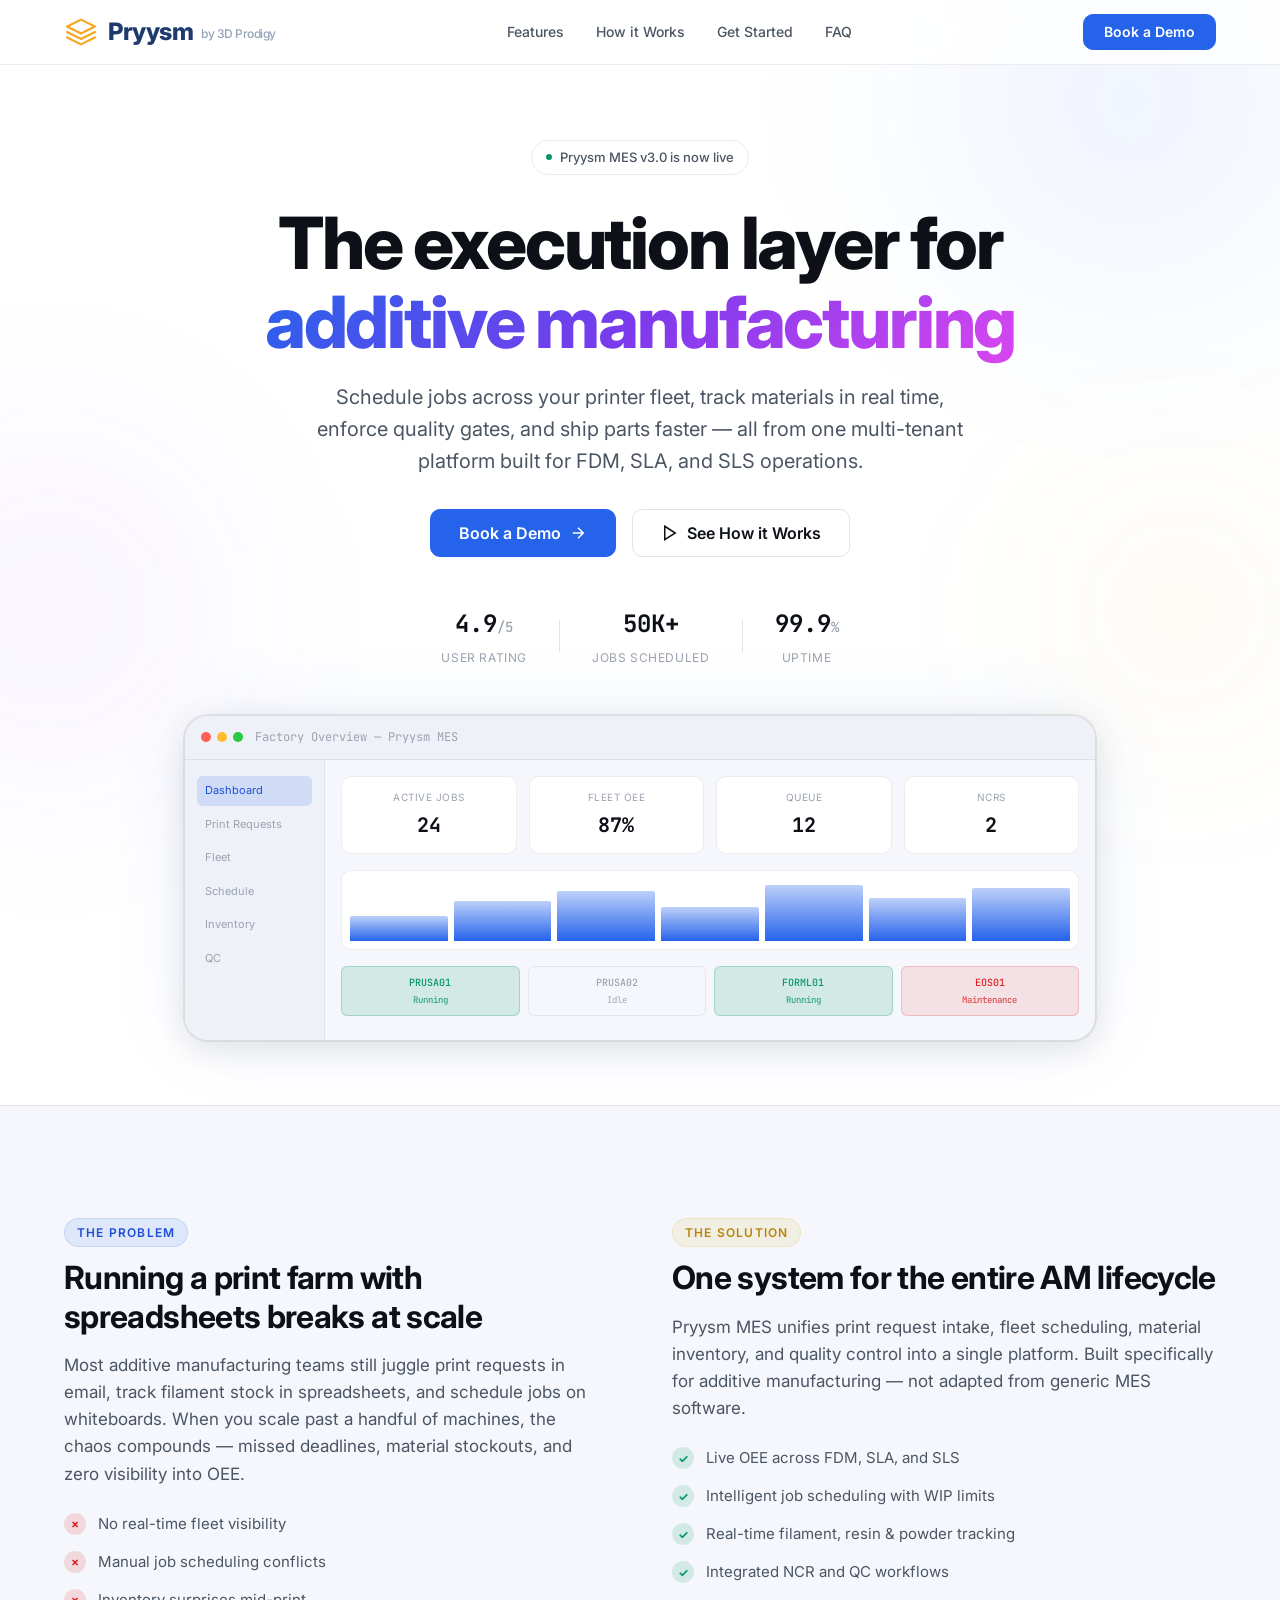
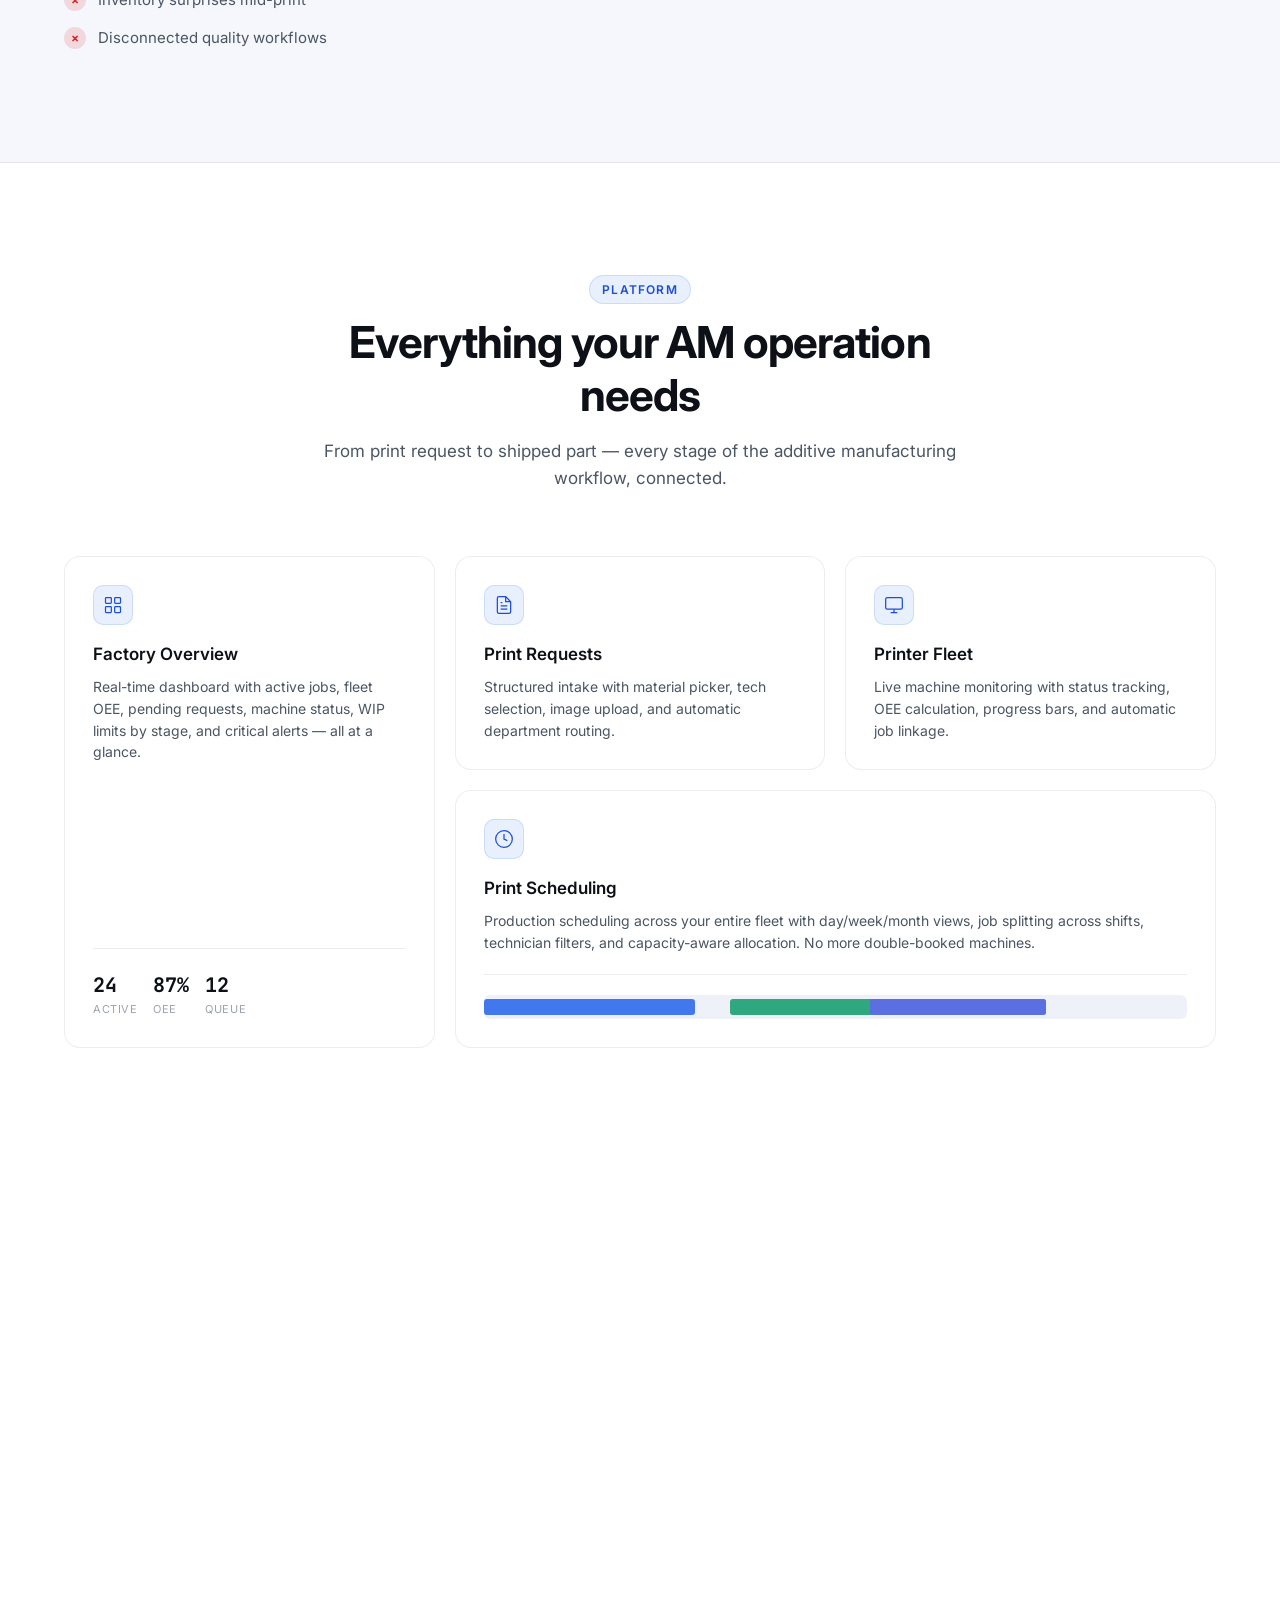
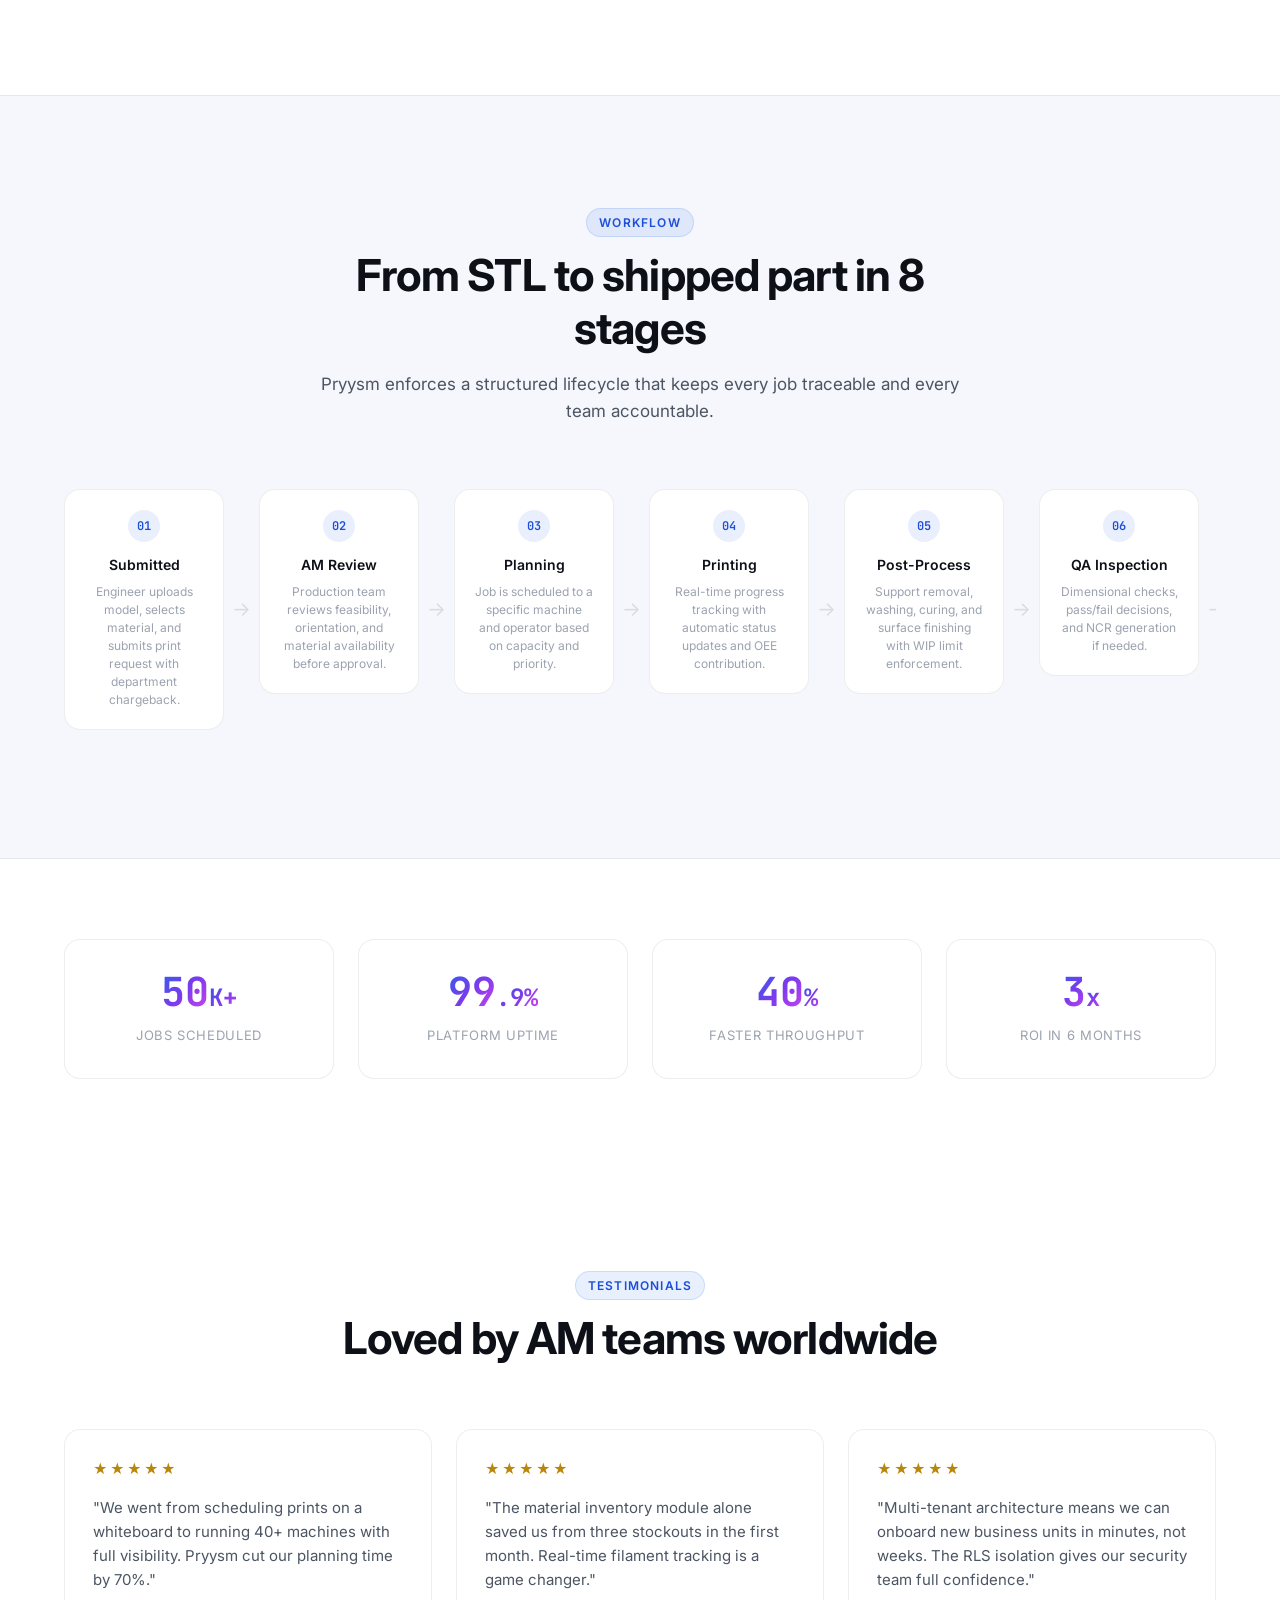
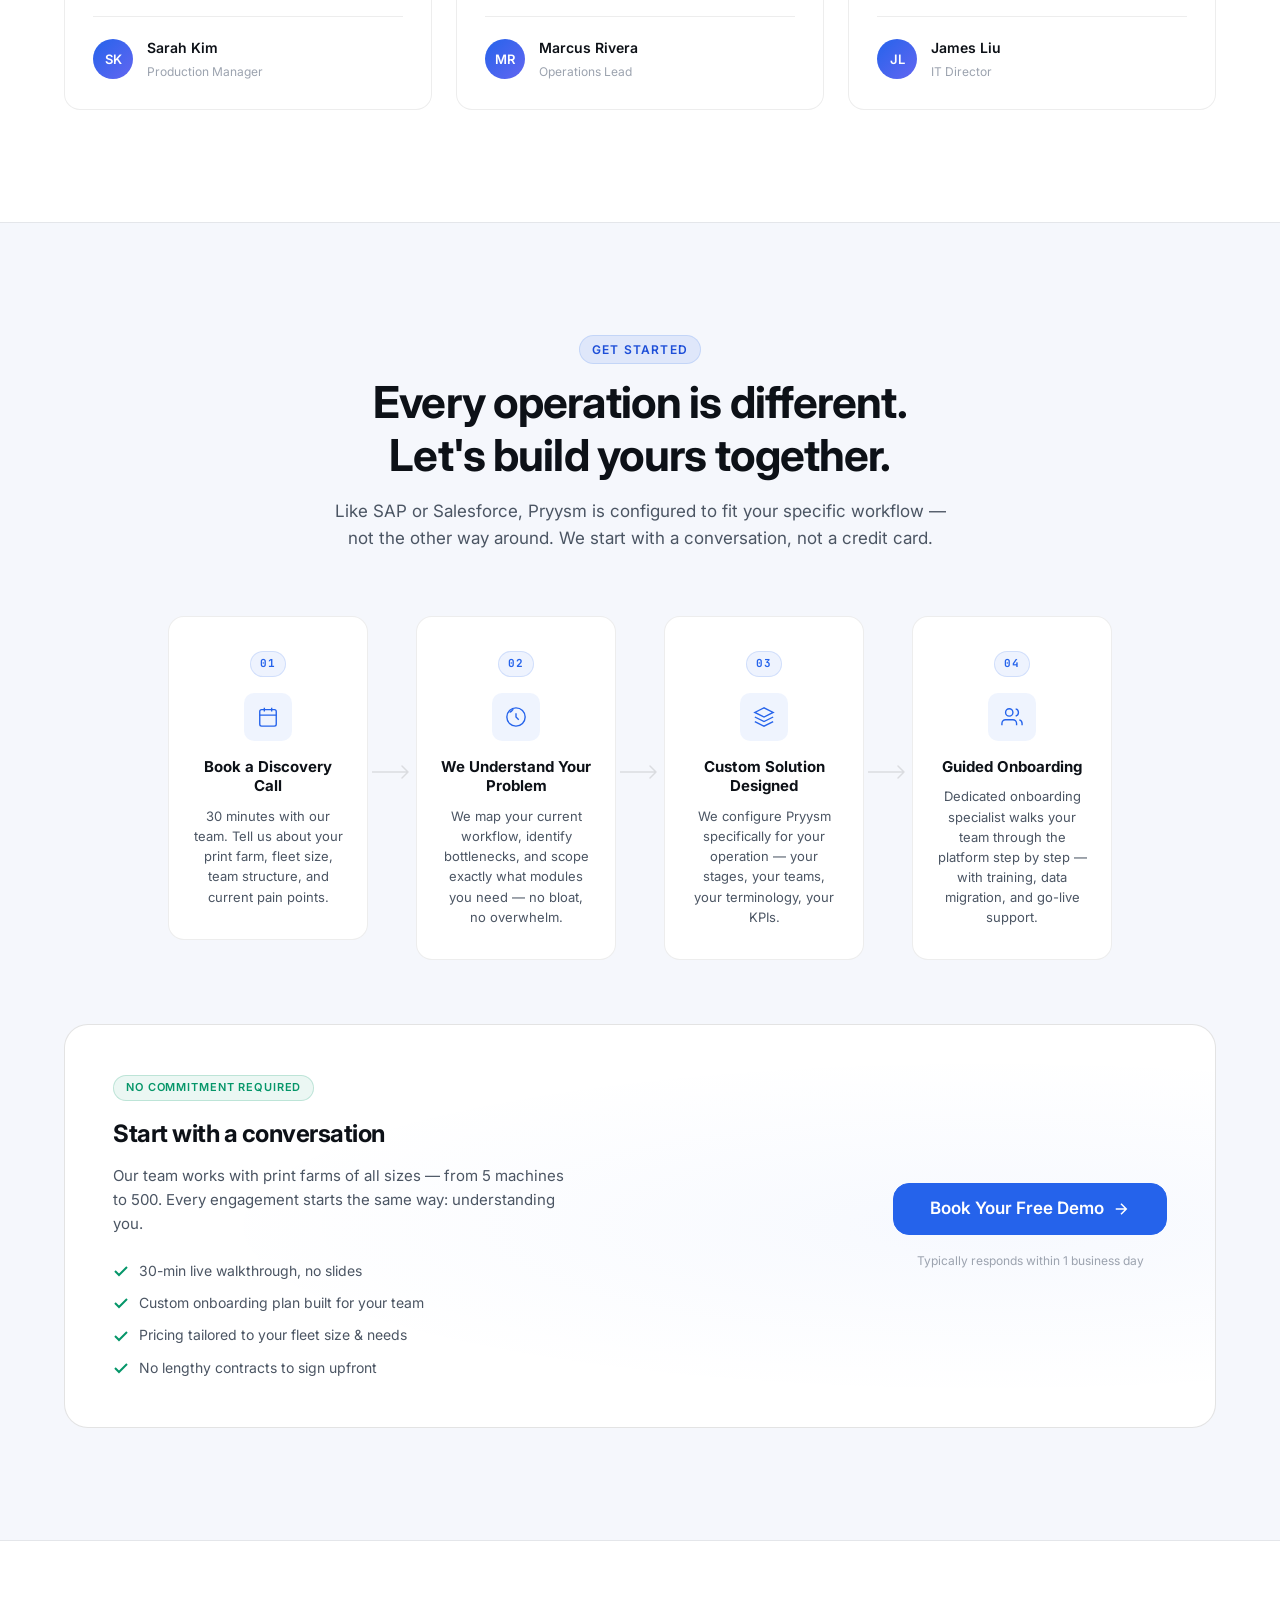
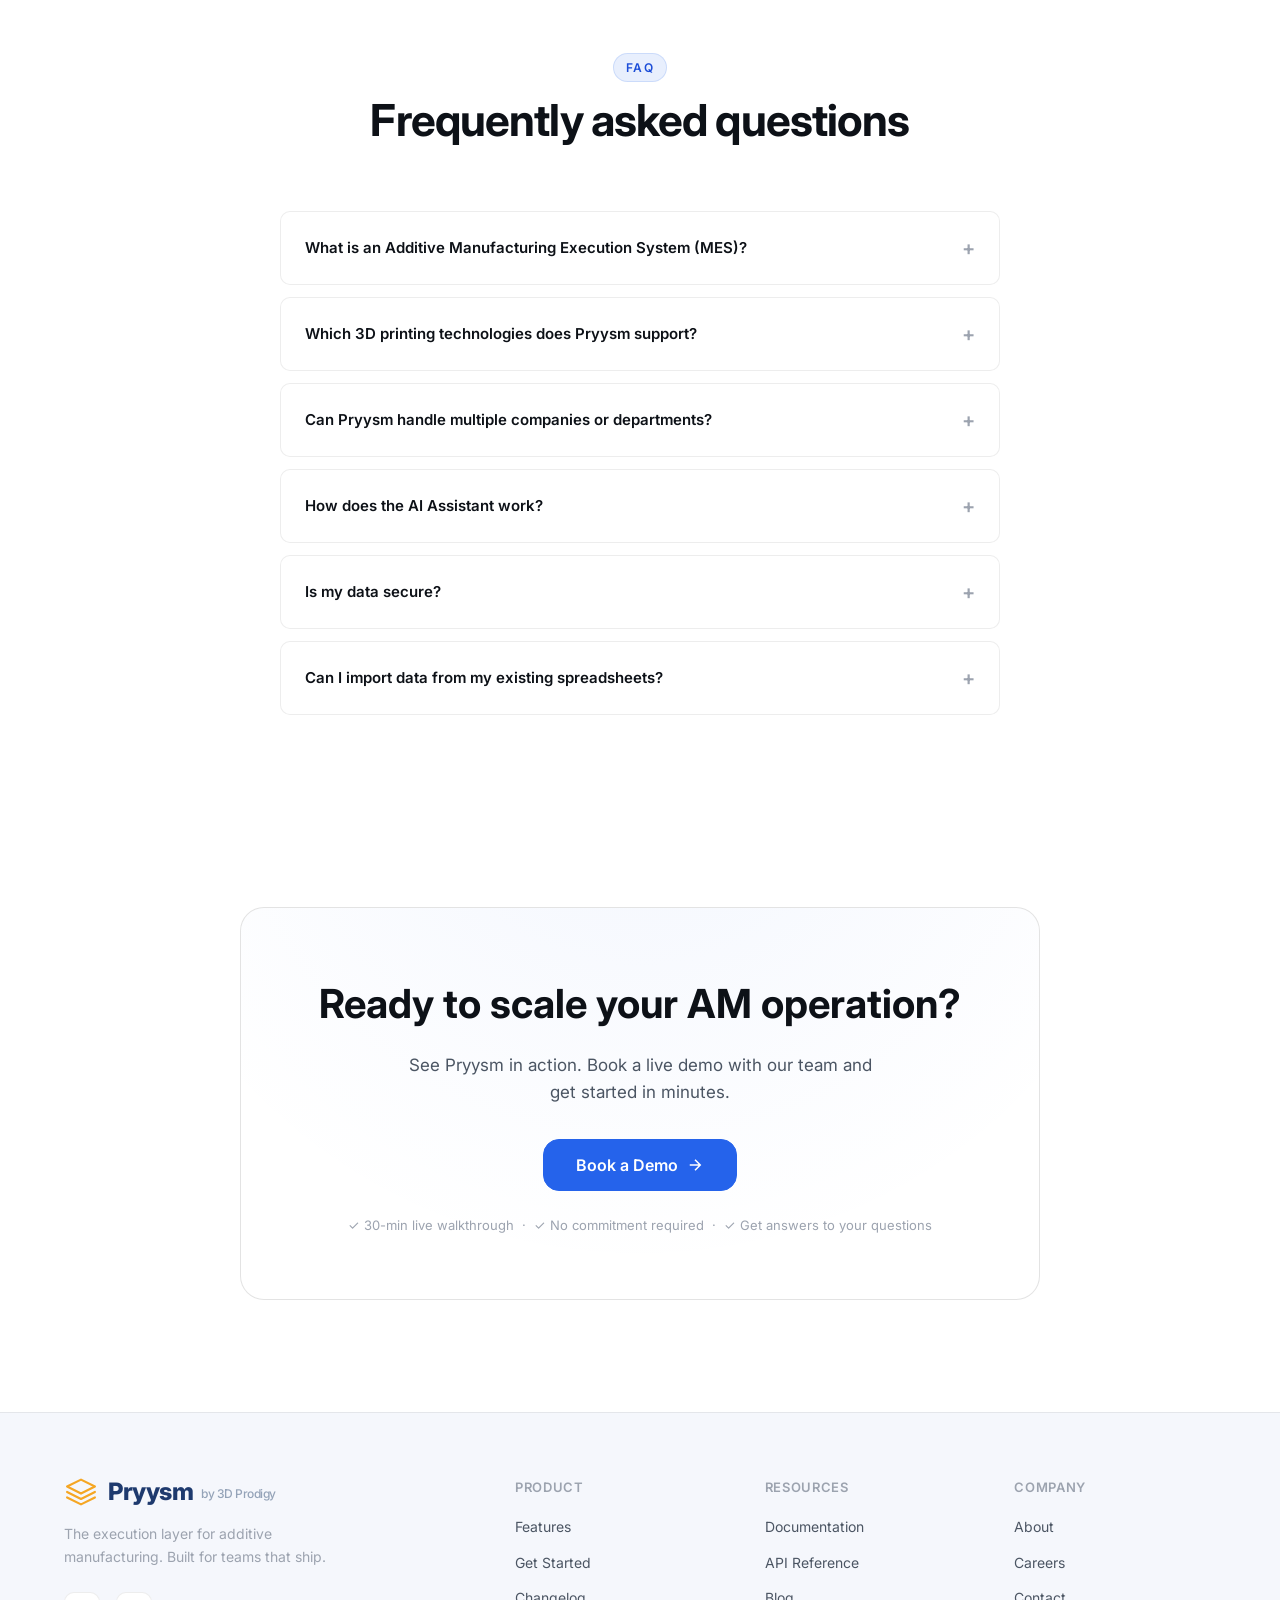
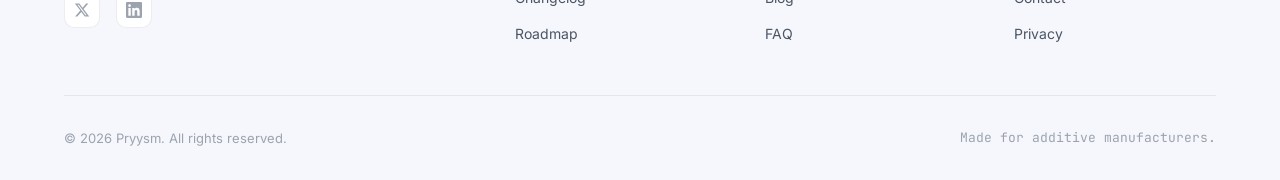
==== index.html @ 7518e7d4 "mobile and iPad responsive optimization, remove sign-in/github/company names/schedule call" ====
<!DOCTYPE html>
<html lang="en">
<head>
    <meta charset="UTF-8">
    <meta name="viewport" content="width=device-width, initial-scale=1.0">
    <meta http-equiv="X-UA-Compatible" content="IE=edge">
    <meta name="theme-color" content="#1e3a6e">
    
    <!-- Primary SEO Meta Tags -->
    <title>Pryysm MES — Additive Manufacturing Execution System for 3D Print Farms</title>
    <meta name="description" content="Pryysm is the additive manufacturing execution system built for 3D print farms. Schedule jobs, manage printer fleets, track materials, enforce quality gates, and ship parts faster — FDM, SLA & SLS.">
    <meta name="keywords" content="additive manufacturing execution system, MES software, 3D print farm management, 3D printing scheduling, FDM SLA SLS management, print queue software, AM workflow software, 3D printer fleet management, manufacturing execution system, 3D printing MES, additive manufacturing software, print farm scheduling">
    <meta name="author" content="3D Prodigy">
    <meta name="robots" content="index, follow, max-image-preview:large, max-snippet:-1, max-video-preview:-1">
    <link rel="canonical" href="https://getpryysm.com/">
    
    <!-- Open Graph / Facebook -->
    <meta property="og:type" content="website">
    <meta property="og:url" content="https://getpryysm.com/">
    <meta property="og:title" content="Pryysm MES — Additive Manufacturing Execution System for 3D Print Farms">
    <meta property="og:description" content="The additive manufacturing execution system built for 3D print farms. Schedule jobs, manage fleets, track materials, enforce quality gates — FDM, SLA & SLS.">
    <meta property="og:image" content="https://getpryysm.com/images/og-cover.jpg">
    <meta property="og:site_name" content="Pryysm by 3D Prodigy">
    <meta property="og:locale" content="en_US">
    
    <!-- Twitter Card -->
    <meta name="twitter:card" content="summary_large_image">
    <meta name="twitter:url" content="https://getpryysm.com/">
    <meta name="twitter:title" content="Pryysm MES — Additive Manufacturing Execution System for 3D Print Farms">
    <meta name="twitter:description" content="Schedule jobs, manage printer fleets, track materials, and enforce quality gates — all in one platform built for FDM, SLA & SLS operations.">
    <meta name="twitter:image" content="https://getpryysm.com/images/og-cover.jpg">
    
    <!-- Favicon -->
    <link rel="icon" type="image/svg+xml" href="data:image/svg+xml,%3Csvg xmlns='http://www.w3.org/2000/svg' viewBox='0 0 44 38'%3E%3Cpath d='M22 3L40 12L22 21L4 12L22 3Z' stroke='%23F5A623' stroke-width='3' stroke-linejoin='round' fill='none'/%3E%3Cpath d='M4 19L22 28L40 19' stroke='%23F5A623' stroke-width='3' stroke-linecap='round' stroke-linejoin='round' fill='none'/%3E%3Cpath d='M4 26L22 35L40 26' stroke='%23F5A623' stroke-width='3' stroke-linecap='round' stroke-linejoin='round' fill='none'/%3E%3C/svg%3E">
    
    <!-- Preconnect for Performance -->
    <link rel="preconnect" href="https://fonts.googleapis.com">
    <link rel="preconnect" href="https://fonts.gstatic.com" crossorigin>
    <link href="https://fonts.googleapis.com/css2?family=Inter:wght@300;400;500;600;700;800;900&family=JetBrains+Mono:wght@400;500;600&display=swap" rel="stylesheet">
    
    <!-- Styles -->
    <link rel="stylesheet" href="css/styles.css">
    
    <!-- Structured Data: SoftwareApplication -->
    <script type="application/ld+json">
    {
        "@context": "https://schema.org",
        "@type": "SoftwareApplication",
        "name": "Pryysm MES",
        "applicationCategory": "BusinessApplication",
        "applicationSubCategory": "Manufacturing Execution System",
        "operatingSystem": "Web",
        "offers": {
            "@type": "Offer",
            "availability": "https://schema.org/OnlineOnly",
            "description": "Custom pricing based on fleet size and requirements. Book a demo to learn more.",
            "url": "https://calendly.com/bhavin-lad-3d-prodigy/pryysm-demo"
        },
        "description": "Additive Manufacturing Execution System for 3D print farms. Schedule jobs, manage printer fleets, track materials, enforce quality gates — built for FDM, SLA, and SLS operations.",
        "url": "https://getpryysm.com",
        "publisher": {
            "@type": "Organization",
            "name": "3D Prodigy",
            "url": "https://getpryysm.com",
            "logo": {
                "@type": "ImageObject",
                "url": "https://getpryysm.com/images/logo.png"
            }
        }
    }
    </script>
    
    <!-- Structured Data: Organization -->
    <script type="application/ld+json">
    {
        "@context": "https://schema.org",
        "@type": "Organization",
        "name": "Pryysm by 3D Prodigy",
        "alternateName": "3D Prodigy",
        "url": "https://getpryysm.com",
        "logo": "https://getpryysm.com/images/logo.png",
        "sameAs": [
            "https://twitter.com/3dprodigy",
            "https://linkedin.com/company/3d-prodigy"
        ],
        "contactPoint": {
            "@type": "ContactPoint",
            "contactType": "sales",
            "url": "https://calendly.com/bhavin-lad-3d-prodigy/pryysm-demo"
        }
    }
    </script>
    
    <!-- Structured Data: FAQPage -->
    <script type="application/ld+json">
    {
        "@context": "https://schema.org",
        "@type": "FAQPage",
        "mainEntity": [
            {
                "@type": "Question",
                "name": "What is an Additive Manufacturing Execution System (MES)?",
                "acceptedAnswer": {
                    "@type": "Answer",
                    "text": "An Additive Manufacturing Execution System (MES) is specialized software that manages and optimizes 3D printing operations. It handles job scheduling, printer fleet monitoring, material inventory management, quality control workflows, and production traceability — specifically built for FDM, SLA, and SLS technologies rather than adapted from traditional manufacturing MES."
                }
            },
            {
                "@type": "Question",
                "name": "Which 3D printing technologies does Pryysm support?",
                "acceptedAnswer": {
                    "@type": "Answer",
                    "text": "Pryysm supports FDM (Fused Deposition Modeling), SLA (Stereolithography), and SLS (Selective Laser Sintering). This covers the majority of industrial and professional 3D printers including models from Creality, Bambu Lab, Prusa, Formlabs, EOS, and others."
                }
            },
            {
                "@type": "Question",
                "name": "Can Pryysm handle multiple companies or departments?",
                "acceptedAnswer": {
                    "@type": "Answer",
                    "text": "Yes. Pryysm is architected as a multi-tenant SaaS from the ground up. Each tenant operates in a fully isolated environment with PostgreSQL Row Level Security enforcing strict data boundaries. This makes it ideal for service bureaus, corporate R&D centers with multiple divisions, or educational institutions."
                }
            },
            {
                "@type": "Question",
                "name": "How does the AI Assistant work?",
                "acceptedAnswer": {
                    "@type": "Answer",
                    "text": "The Pryysm AI Assistant analyzes your operational data to provide insights, anomaly detection, and recommendations. You can ask natural language questions like 'What is my fleet OEE this week?' or 'Which material will stock out first?' The AI can also suggest optimal job sequencing and flag potential quality risks before they occur."
                }
            },
            {
                "@type": "Question",
                "name": "Is my data secure?",
                "acceptedAnswer": {
                    "@type": "Answer",
                    "text": "Security is core to Pryysm's architecture. We use JWT-based authentication with bcrypt password hashing, PostgreSQL Row Level Security for tenant isolation, and HTTPS encryption for all data in transit. Enterprise plans include SSO/SAML integration and dedicated infrastructure options."
                }
            },
            {
                "@type": "Question",
                "name": "Can I import data from my existing spreadsheets?",
                "acceptedAnswer": {
                    "@type": "Answer",
                    "text": "Yes. Pryysm supports CSV import for materials, printers, user lists, and historical job data. Our onboarding team can also assist with migration from existing systems via our REST API. Most teams are fully operational within one business day."
                }
            }
        ]
    }
    </script>
</head>
<body>
    <!-- Ambient Background Orbs -->
    <div class="ambient-orb orb-1" aria-hidden="true"></div>
    <div class="ambient-orb orb-2" aria-hidden="true"></div>
    <div class="ambient-orb orb-3" aria-hidden="true"></div>
    
    <!-- Navigation -->
    <nav class="nav" id="nav" role="navigation" aria-label="Main navigation">
        <div class="nav-container">
            <a href="#" class="logo" aria-label="Pryysm Home">
                <svg class="logo-icon" viewBox="0 0 44 38" fill="none" xmlns="http://www.w3.org/2000/svg" aria-hidden="true">
                    <!-- Top complete layer -->
                    <path d="M22 3L40 12L22 21L4 12L22 3Z" stroke="#F5A623" stroke-width="2.8" stroke-linejoin="round"/>
                    <!-- Middle layer bottom edge -->
                    <path d="M4 19L22 28L40 19" stroke="#F5A623" stroke-width="2.8" stroke-linecap="round" stroke-linejoin="round"/>
                    <!-- Bottom layer bottom edge -->
                    <path d="M4 26L22 35L40 26" stroke="#F5A623" stroke-width="2.8" stroke-linecap="round" stroke-linejoin="round"/>
                </svg>
                <span class="logo-name">Pryysm</span>
                <span class="logo-by">by 3D Prodigy</span>
            </a>
            
            <button class="mobile-toggle" id="mobileToggle" aria-label="Toggle menu" aria-expanded="false" aria-controls="navMenu">
                <span class="hamburger"></span>
            </button>
            
            <div class="nav-menu" id="navMenu">
                <a href="#features" class="nav-link">Features</a>
                <a href="#how-it-works" class="nav-link">How it Works</a>
                <a href="#pricing" class="nav-link">Get Started</a>
                <a href="#faq" class="nav-link">FAQ</a>
            </div>
            
            <div class="nav-actions">
                <a href="https://calendly.com/bhavin-lad-3d-prodigy/pryysm-demo" target="_blank" rel="noopener noreferrer" class="btn btn-primary glow">Book a Demo</a>
            </div>
        </div>
    </nav>
    
    <!-- Hero Section -->
    <section class="hero" id="hero">
        <div class="hero-container">
            <div class="hero-badge" data-animate="fade-up">
                <span class="badge-dot"></span>
                Pryysm MES v3.0 is now live
            </div>
            
            <h1 class="hero-title" data-animate="fade-up" data-delay="100">
                The execution layer for<br>
                <span class="gradient-text">additive manufacturing</span>
            </h1>
            
            <p class="hero-subtitle" data-animate="fade-up" data-delay="200">
                Schedule jobs across your printer fleet, track materials in real time, enforce quality gates, and ship parts faster — all from one multi-tenant platform built for FDM, SLA, and SLS operations.
            </p>
            
            <div class="hero-ctas" data-animate="fade-up" data-delay="300">
                <a href="https://calendly.com/bhavin-lad-3d-prodigy/pryysm-demo" target="_blank" rel="noopener noreferrer" class="btn btn-primary btn-lg glow">
                    Book a Demo
                    <svg class="icon" viewBox="0 0 24 24" fill="none" stroke="currentColor" stroke-width="2" aria-hidden="true"><path d="M5 12h14M12 5l7 7-7 7"/></svg>
                </a>
                <a href="#how-it-works" class="btn btn-outline btn-lg">
                    <svg class="icon" viewBox="0 0 24 24" fill="none" stroke="currentColor" stroke-width="2" aria-hidden="true"><polygon points="5 3 19 12 5 21 5 3"/></svg>
                    See How it Works
                </a>
            </div>
            <div class="hero-stats" data-animate="fade-up" data-delay="400">
                <div class="stat">
                    <span class="stat-value">4.9<span class="stat-small">/5</span></span>
                    <span class="stat-label">User Rating</span>
                </div>
                <div class="stat-divider"></div>
                <div class="stat">
                    <span class="stat-value">50K+</span>
                    <span class="stat-label">Jobs Scheduled</span>
                </div>
                <div class="stat-divider"></div>
                <div class="stat">
                    <span class="stat-value">99.9<span class="stat-small">%</span></span>
                    <span class="stat-label">Uptime</span>
                </div>
            </div>
        </div>
        
        <!-- Hero Visual / Dashboard Preview -->
        <div class="hero-visual" data-animate="fade-up" data-delay="500">
            <div class="dashboard-mockup">
                <div class="mockup-header">
                    <div class="mockup-dots">
                        <span class="dot red"></span>
                        <span class="dot yellow"></span>
                        <span class="dot green"></span>
                    </div>
                    <div class="mockup-title">Factory Overview — Pryysm MES</div>
                </div>
                <div class="mockup-body">
                    <div class="mockup-sidebar">
                        <div class="mockup-nav-item active">Dashboard</div>
                        <div class="mockup-nav-item">Print Requests</div>
                        <div class="mockup-nav-item">Fleet</div>
                        <div class="mockup-nav-item">Schedule</div>
                        <div class="mockup-nav-item">Inventory</div>
                        <div class="mockup-nav-item">QC</div>
                    </div>
                    <div class="mockup-content">
                        <div class="mockup-kpi-row">
                            <div class="mockup-kpi">
                                <div class="mockup-kpi-label">Active Jobs</div>
                                <div class="mockup-kpi-value">24</div>
                            </div>
                            <div class="mockup-kpi">
                                <div class="mockup-kpi-label">Fleet OEE</div>
                                <div class="mockup-kpi-value">87%</div>
                            </div>
                            <div class="mockup-kpi">
                                <div class="mockup-kpi-label">Queue</div>
                                <div class="mockup-kpi-value">12</div>
                            </div>
                            <div class="mockup-kpi">
                                <div class="mockup-kpi-label">NCRs</div>
                                <div class="mockup-kpi-value">2</div>
                            </div>
                        </div>
                        <div class="mockup-chart-area">
                            <div class="mockup-chart-bar" style="height: 40%"></div>
                            <div class="mockup-chart-bar" style="height: 65%"></div>
                            <div class="mockup-chart-bar" style="height: 80%"></div>
                            <div class="mockup-chart-bar" style="height: 55%"></div>
                            <div class="mockup-chart-bar" style="height: 90%"></div>
                            <div class="mockup-chart-bar" style="height: 70%"></div>
                            <div class="mockup-chart-bar" style="height: 85%"></div>
                        </div>
                        <div class="mockup-fleet-row">
                            <div class="mockup-printer running">PRUSA01 <span>Running</span></div>
                            <div class="mockup-printer idle">PRUSA02 <span>Idle</span></div>
                            <div class="mockup-printer running">FORML01 <span>Running</span></div>
                            <div class="mockup-printer maintenance">EOS01 <span>Maintenance</span></div>
                        </div>
                    </div>
                </div>
            </div>
        </div>
    </section>
    

    
    <!-- Problem / Solution -->
    <section class="section problem-solution" id="problem">
        <div class="section-container">
            <div class="problem-grid">
                <div class="problem-text" data-animate="fade-right">
                    <span class="section-tag">The Problem</span>
                    <h2 class="section-title">Running a print farm with spreadsheets breaks at scale</h2>
                    <p class="section-desc">
                        Most additive manufacturing teams still juggle print requests in email, track filament stock in spreadsheets, and schedule jobs on whiteboards. When you scale past a handful of machines, the chaos compounds — missed deadlines, material stockouts, and zero visibility into OEE.
                    </p>
                    <ul class="problem-list">
                        <li><span class="problem-x">×</span> No real-time fleet visibility</li>
                        <li><span class="problem-x">×</span> Manual job scheduling conflicts</li>
                        <li><span class="problem-x">×</span> Inventory surprises mid-print</li>
                        <li><span class="problem-x">×</span> Disconnected quality workflows</li>
                    </ul>
                </div>
                <div class="solution-text" data-animate="fade-left">
                    <span class="section-tag tag-gold">The Solution</span>
                    <h2 class="section-title">One system for the entire AM lifecycle</h2>
                    <p class="section-desc">
                        Pryysm MES unifies print request intake, fleet scheduling, material inventory, and quality control into a single platform. Built specifically for additive manufacturing — not adapted from generic MES software.
                    </p>
                    <ul class="solution-list">
                        <li><span class="solution-check">✓</span> Live OEE across FDM, SLA, and SLS</li>
                        <li><span class="solution-check">✓</span> Intelligent job scheduling with WIP limits</li>
                        <li><span class="solution-check">✓</span> Real-time filament, resin & powder tracking</li>
                        <li><span class="solution-check">✓</span> Integrated NCR and QC workflows</li>
                    </ul>
                </div>
            </div>
        </div>
    </section>
    
    <!-- Features Bento Grid -->
    <section class="section features" id="features">
        <div class="section-container">
            <div class="section-header" data-animate="fade-up">
                <span class="section-tag">Platform</span>
                <h2 class="section-title">Everything your AM operation needs</h2>
                <p class="section-desc">From print request to shipped part — every stage of the additive manufacturing workflow, connected.</p>
            </div>
            
            <div class="bento-grid">
                <div class="bento-card bento-large" data-animate="fade-up" data-delay="0">
                    <div class="bento-icon">
                        <svg viewBox="0 0 24 24" fill="none" stroke="currentColor" stroke-width="1.5"><rect x="3" y="3" width="7" height="7" rx="1"/><rect x="14" y="3" width="7" height="7" rx="1"/><rect x="3" y="14" width="7" height="7" rx="1"/><rect x="14" y="14" width="7" height="7" rx="1"/></svg>
                    </div>
                    <h3 class="bento-title">Factory Overview</h3>
                    <p class="bento-desc">Real-time dashboard with active jobs, fleet OEE, pending requests, machine status, WIP limits by stage, and critical alerts — all at a glance.</p>
                    <div class="bento-visual">
                        <div class="mini-kpi">
                            <div class="mini-kpi-item"><span class="mini-val">24</span><span class="mini-label">Active</span></div>
                            <div class="mini-kpi-item"><span class="mini-val">87%</span><span class="mini-label">OEE</span></div>
                            <div class="mini-kpi-item"><span class="mini-val">12</span><span class="mini-label">Queue</span></div>
                        </div>
                    </div>
                </div>
                
                <div class="bento-card" data-animate="fade-up" data-delay="100">
                    <div class="bento-icon">
                        <svg viewBox="0 0 24 24" fill="none" stroke="currentColor" stroke-width="1.5"><path d="M14 2H6a2 2 0 00-2 2v16a2 2 0 002 2h12a2 2 0 002-2V8z"/><path d="M14 2v6h6"/><path d="M16 13H8"/><path d="M16 17H8"/><path d="M10 9H8"/></svg>
                    </div>
                    <h3 class="bento-title">Print Requests</h3>
                    <p class="bento-desc">Structured intake with material picker, tech selection, image upload, and automatic department routing.</p>
                </div>
                
                <div class="bento-card" data-animate="fade-up" data-delay="150">
                    <div class="bento-icon">
                        <svg viewBox="0 0 24 24" fill="none" stroke="currentColor" stroke-width="1.5"><rect x="2" y="3" width="20" height="14" rx="2"/><path d="M8 21h8"/><path d="M12 17v4"/></svg>
                    </div>
                    <h3 class="bento-title">Printer Fleet</h3>
                    <p class="bento-desc">Live machine monitoring with status tracking, OEE calculation, progress bars, and automatic job linkage.</p>
                </div>
                
                <div class="bento-card bento-wide" data-animate="fade-up" data-delay="200">
                    <div class="bento-icon">
                        <svg viewBox="0 0 24 24" fill="none" stroke="currentColor" stroke-width="1.5"><circle cx="12" cy="12" r="10"/><path d="M12 6v6l4 2"/></svg>
                    </div>
                    <h3 class="bento-title">Print Scheduling</h3>
                    <p class="bento-desc">Production scheduling across your entire fleet with day/week/month views, job splitting across shifts, technician filters, and capacity-aware allocation. No more double-booked machines.</p>
                    <div class="bento-visual">
                        <div class="mini-timeline">
                            <div class="mini-bar" style="left: 0; width: 30%; background: #2563EB;"></div>
                            <div class="mini-bar" style="left: 35%; width: 45%; background: #0F9B6A;"></div>
                            <div class="mini-bar" style="left: 55%; width: 25%; background: #6366F1;"></div>
                        </div>
                    </div>
                </div>
                
                <div class="bento-card" data-animate="fade-up" data-delay="250">
                    <div class="bento-icon">
                        <svg viewBox="0 0 24 24" fill="none" stroke="currentColor" stroke-width="1.5"><path d="M21 16V8a2 2 0 00-1-1.73l-7-4a2 2 0 00-2 0l-7 4A2 2 0 003 8v8a2 2 0 001 1.73l7 4a2 2 0 002 0l7-4A2 2 0 0021 16z"/><path d="M3.27 6.96L12 12.01l8.73-5.05"/><path d="M12 22.08V12"/></svg>
                    </div>
                    <h3 class="bento-title">Material Inventory</h3>
                    <p class="bento-desc">Track filaments, resins, and powders by type, color, and stock level. Automated reorder alerts and lot traceability.</p>
                </div>
                
                <div class="bento-card" data-animate="fade-up" data-delay="300">
                    <div class="bento-icon">
                        <svg viewBox="0 0 24 24" fill="none" stroke="currentColor" stroke-width="1.5"><path d="M9 11l3 3L22 4"/><path d="M21 12v7a2 2 0 01-2 2H5a2 2 0 01-2-2V5a2 2 0 012-2h11"/></svg>
                    </div>
                    <h3 class="bento-title">Quality Control</h3>
                    <p class="bento-desc">Pass/fail inspections, inspection records, and Non-Conformance Reports (NCRs) with root cause tracking.</p>
                </div>
                
                <div class="bento-card" data-animate="fade-up" data-delay="350">
                    <div class="bento-icon">
                        <svg viewBox="0 0 24 24" fill="none" stroke="currentColor" stroke-width="1.5"><path d="M17 21v-2a4 4 0 00-4-4H5a4 4 0 00-4 4v2"/><circle cx="9" cy="7" r="4"/><path d="M23 21v-2a4 4 0 00-3-3.87"/><path d="M16 3.13a4 4 0 010 7.75"/></svg>
                    </div>
                    <h3 class="bento-title">Multi-Tenant</h3>
                    <p class="bento-desc">True SaaS multi-tenancy with PostgreSQL Row Level Security. One instance, infinite tenants, complete data isolation.</p>
                </div>
                
                <div class="bento-card bento-wide" data-animate="fade-up" data-delay="400">
                    <div class="bento-icon">
                        <svg viewBox="0 0 24 24" fill="none" stroke="currentColor" stroke-width="1.5"><path d="M12 2a10 10 0 1010 10A10 10 0 0012 2zm0 16a1 1 0 110-2 1 1 0 010 2zm1-5.24V7a1 1 0 00-2 0v5.76a3 3 0 102 0z"/></svg>
                    </div>
                    <h3 class="bento-title">AI Assistant</h3>
                    <p class="bento-desc">Embedded AI copilot for insights, anomaly detection, and operational recommendations. Ask questions about OEE, bottlenecks, or material forecasts in natural language.</p>
                    <div class="bento-visual">
                        <div class="mini-chat">
                            <div class="chat-bubble ai">"Your PA12 powder stock will reach reorder level by Friday based on current burn rate."</div>
                        </div>
                    </div>
                </div>
            </div>
        </div>
    </section>
    
    <!-- How It Works -->
    <section class="section how-it-works" id="how-it-works">
        <div class="section-container">
            <div class="section-header" data-animate="fade-up">
                <span class="section-tag">Workflow</span>
                <h2 class="section-title">From STL to shipped part in 8 stages</h2>
                <p class="section-desc">Pryysm enforces a structured lifecycle that keeps every job traceable and every team accountable.</p>
            </div>
            
            <div class="workflow" data-animate="fade-up">
                <div class="workflow-step">
                    <div class="workflow-num">01</div>
                    <div class="workflow-content">
                        <h4>Submitted</h4>
                        <p>Engineer uploads model, selects material, and submits print request with department chargeback.</p>
                    </div>
                </div>
                <div class="workflow-arrow" aria-hidden="true">→</div>
                <div class="workflow-step">
                    <div class="workflow-num">02</div>
                    <div class="workflow-content">
                        <h4>AM Review</h4>
                        <p>Production team reviews feasibility, orientation, and material availability before approval.</p>
                    </div>
                </div>
                <div class="workflow-arrow" aria-hidden="true">→</div>
                <div class="workflow-step">
                    <div class="workflow-num">03</div>
                    <div class="workflow-content">
                        <h4>Planning</h4>
                        <p>Job is scheduled to a specific machine and operator based on capacity and priority.</p>
                    </div>
                </div>
                <div class="workflow-arrow" aria-hidden="true">→</div>
                <div class="workflow-step">
                    <div class="workflow-num">04</div>
                    <div class="workflow-content">
                        <h4>Printing</h4>
                        <p>Real-time progress tracking with automatic status updates and OEE contribution.</p>
                    </div>
                </div>
                <div class="workflow-arrow" aria-hidden="true">→</div>
                <div class="workflow-step">
                    <div class="workflow-num">05</div>
                    <div class="workflow-content">
                        <h4>Post-Process</h4>
                        <p>Support removal, washing, curing, and surface finishing with WIP limit enforcement.</p>
                    </div>
                </div>
                <div class="workflow-arrow" aria-hidden="true">→</div>
                <div class="workflow-step">
                    <div class="workflow-num">06</div>
                    <div class="workflow-content">
                        <h4>QA Inspection</h4>
                        <p>Dimensional checks, pass/fail decisions, and NCR generation if needed.</p>
                    </div>
                </div>
                <div class="workflow-arrow" aria-hidden="true">→</div>
                <div class="workflow-step">
                    <div class="workflow-num">07</div>
                    <div class="workflow-content">
                        <h4>Dept Handoff</h4>
                        <p>Approved parts are transferred to the requesting department with full traceability.</p>
                    </div>
                </div>
                <div class="workflow-arrow" aria-hidden="true">→</div>
                <div class="workflow-step">
                    <div class="workflow-num">08</div>
                    <div class="workflow-content">
                        <h4>Closed</h4>
                        <p>Job is archived with complete history — materials, times, costs, and quality records.</p>
                    </div>
                </div>
            </div>
        </div>
    </section>
    
    <!-- Stats Section -->
    <section class="section stats-section" aria-label="Key metrics">
        <div class="section-container">
            <div class="stats-grid" data-animate="fade-up">
                <div class="stats-card">
                    <span class="stats-number" data-count="50">0</span><span class="stats-suffix">K+</span>
                    <span class="stats-label">Jobs Scheduled</span>
                </div>
                <div class="stats-card">
                    <span class="stats-number" data-count="99">0</span><span class="stats-suffix">.9%</span>
                    <span class="stats-label">Platform Uptime</span>
                </div>
                <div class="stats-card">
                    <span class="stats-number" data-count="40">0</span><span class="stats-suffix">%</span>
                    <span class="stats-label">Faster Throughput</span>
                </div>
                <div class="stats-card">
                    <span class="stats-number" data-count="3">0</span><span class="stats-suffix">x</span>
                    <span class="stats-label">ROI in 6 Months</span>
                </div>
            </div>
        </div>
    </section>

    <!-- Testimonials -->
    <section class="section testimonials" aria-label="Customer testimonials">
        <div class="section-container">
            <div class="section-header" data-animate="fade-up">
                <span class="section-tag">Testimonials</span>
                <h2 class="section-title">Loved by AM teams worldwide</h2>
            </div>
            
            <div class="testimonials-grid">
                <div class="testimonial-card" data-animate="fade-up" data-delay="0">
                    <div class="testimonial-stars">★★★★★</div>
                    <p class="testimonial-text">"We went from scheduling prints on a whiteboard to running 40+ machines with full visibility. Pryysm cut our planning time by 70%."</p>
                    <div class="testimonial-author">
                        <div class="testimonial-avatar">SK</div>
                        <div class="testimonial-info">
                            <span class="testimonial-name">Sarah Kim</span>
                            <span class="testimonial-role">Production Manager</span>
                        </div>
                    </div>
                </div>
                
                <div class="testimonial-card" data-animate="fade-up" data-delay="100">
                    <div class="testimonial-stars">★★★★★</div>
                    <p class="testimonial-text">"The material inventory module alone saved us from three stockouts in the first month. Real-time filament tracking is a game changer."</p>
                    <div class="testimonial-author">
                        <div class="testimonial-avatar">MR</div>
                        <div class="testimonial-info">
                            <span class="testimonial-name">Marcus Rivera</span>
                            <span class="testimonial-role">Operations Lead</span>
                        </div>
                    </div>
                </div>
                
                <div class="testimonial-card" data-animate="fade-up" data-delay="200">
                    <div class="testimonial-stars">★★★★★</div>
                    <p class="testimonial-text">"Multi-tenant architecture means we can onboard new business units in minutes, not weeks. The RLS isolation gives our security team full confidence."</p>
                    <div class="testimonial-author">
                        <div class="testimonial-avatar">JL</div>
                        <div class="testimonial-info">
                            <span class="testimonial-name">James Liu</span>
                            <span class="testimonial-role">IT Director</span>
                        </div>
                    </div>
                </div>
            </div>
        </div>
    </section>

    <!-- How We Work — Enterprise Engagement -->
    <section class="section engagement" id="pricing">
        <div class="section-container">
            <div class="section-header" data-animate="fade-up">
                <span class="section-tag">Get Started</span>
                <h2 class="section-title">Every operation is different.<br>Let's build yours together.</h2>
                <p class="section-desc">Like SAP or Salesforce, Pryysm is configured to fit your specific workflow — not the other way around. We start with a conversation, not a credit card.</p>
            </div>

            <div class="engagement-steps" data-animate="fade-up">
                <div class="engagement-step">
                    <div class="estep-num">01</div>
                    <div class="estep-icon">
                        <svg viewBox="0 0 24 24" fill="none" stroke="currentColor" stroke-width="1.5"><rect x="3" y="4" width="18" height="18" rx="2"/><path d="M16 2v4M8 2v4M3 10h18"/><path d="M8 14h.01M12 14h.01M16 14h.01M8 18h.01M12 18h.01"/></svg>
                    </div>
                    <h4 class="estep-title">Book a Discovery Call</h4>
                    <p class="estep-desc">30 minutes with our team. Tell us about your print farm, fleet size, team structure, and current pain points.</p>
                </div>
                <div class="engagement-connector" aria-hidden="true">
                    <svg viewBox="0 0 40 16" fill="none"><path d="M0 8h36M30 2l6 6-6 6" stroke="currentColor" stroke-width="1.5" stroke-linecap="round" stroke-linejoin="round"/></svg>
                </div>
                <div class="engagement-step">
                    <div class="estep-num">02</div>
                    <div class="estep-icon">
                        <svg viewBox="0 0 24 24" fill="none" stroke="currentColor" stroke-width="1.5"><circle cx="12" cy="12" r="10"/><path d="M12 8v4l3 3"/><path d="M9 3.5A9 9 0 015 7"/></svg>
                    </div>
                    <h4 class="estep-title">We Understand Your Problem</h4>
                    <p class="estep-desc">We map your current workflow, identify bottlenecks, and scope exactly what modules you need — no bloat, no overwhelm.</p>
                </div>
                <div class="engagement-connector" aria-hidden="true">
                    <svg viewBox="0 0 40 16" fill="none"><path d="M0 8h36M30 2l6 6-6 6" stroke="currentColor" stroke-width="1.5" stroke-linecap="round" stroke-linejoin="round"/></svg>
                </div>
                <div class="engagement-step">
                    <div class="estep-num">03</div>
                    <div class="estep-icon">
                        <svg viewBox="0 0 24 24" fill="none" stroke="currentColor" stroke-width="1.5"><path d="M12 2L2 7l10 5 10-5-10-5z"/><path d="M2 17l10 5 10-5"/><path d="M2 12l10 5 10-5"/></svg>
                    </div>
                    <h4 class="estep-title">Custom Solution Designed</h4>
                    <p class="estep-desc">We configure Pryysm specifically for your operation — your stages, your teams, your terminology, your KPIs.</p>
                </div>
                <div class="engagement-connector" aria-hidden="true">
                    <svg viewBox="0 0 40 16" fill="none"><path d="M0 8h36M30 2l6 6-6 6" stroke="currentColor" stroke-width="1.5" stroke-linecap="round" stroke-linejoin="round"/></svg>
                </div>
                <div class="engagement-step">
                    <div class="estep-num">04</div>
                    <div class="estep-icon">
                        <svg viewBox="0 0 24 24" fill="none" stroke="currentColor" stroke-width="1.5"><path d="M17 21v-2a4 4 0 00-4-4H5a4 4 0 00-4 4v2"/><circle cx="9" cy="7" r="4"/><path d="M23 21v-2a4 4 0 00-3-3.87M16 3.13a4 4 0 010 7.75"/></svg>
                    </div>
                    <h4 class="estep-title">Guided Onboarding</h4>
                    <p class="estep-desc">Dedicated onboarding specialist walks your team through the platform step by step — with training, data migration, and go-live support.</p>
                </div>
            </div>

            <div class="engagement-cta-row" data-animate="fade-up">
                <div class="engagement-cta-card">
                    <div class="ecta-left">
                        <span class="ecta-badge">No commitment required</span>
                        <h3 class="ecta-title">Start with a conversation</h3>
                        <p class="ecta-desc">Our team works with print farms of all sizes — from 5 machines to 500. Every engagement starts the same way: understanding you.</p>
                        <ul class="ecta-list">
                            <li><svg viewBox="0 0 16 16" fill="none" stroke="currentColor" stroke-width="2"><polyline points="2 8 6 12 14 4"/></svg> 30-min live walkthrough, no slides</li>
                            <li><svg viewBox="0 0 16 16" fill="none" stroke="currentColor" stroke-width="2"><polyline points="2 8 6 12 14 4"/></svg> Custom onboarding plan built for your team</li>
                            <li><svg viewBox="0 0 16 16" fill="none" stroke="currentColor" stroke-width="2"><polyline points="2 8 6 12 14 4"/></svg> Pricing tailored to your fleet size & needs</li>
                            <li><svg viewBox="0 0 16 16" fill="none" stroke="currentColor" stroke-width="2"><polyline points="2 8 6 12 14 4"/></svg> No lengthy contracts to sign upfront</li>
                        </ul>
                    </div>
                    <div class="ecta-right">
                        <a href="https://calendly.com/bhavin-lad-3d-prodigy/pryysm-demo" target="_blank" rel="noopener noreferrer" class="btn btn-primary btn-xl glow ecta-btn">
                            Book Your Free Demo
                            <svg class="icon" viewBox="0 0 24 24" fill="none" stroke="currentColor" stroke-width="2" aria-hidden="true"><path d="M5 12h14M12 5l7 7-7 7"/></svg>
                        </a>
                        <p class="ecta-note">Typically responds within 1 business day</p>
                    </div>
                </div>
            </div>
        </div>
    </section>
    
    <!-- FAQ -->
    <section class="section faq" id="faq">
        <div class="section-container">
            <div class="section-header" data-animate="fade-up">
                <span class="section-tag">FAQ</span>
                <h2 class="section-title">Frequently asked questions</h2>
            </div>
            
            <div class="faq-list" data-animate="fade-up">
                <details class="faq-item">
                    <summary class="faq-question">
                        <span>What is an Additive Manufacturing Execution System (MES)?</span>
                        <span class="faq-chevron" aria-hidden="true">+</span>
                    </summary>
                    <div class="faq-answer">
                        <p>An Additive Manufacturing Execution System (MES) is specialized software that manages and optimizes 3D printing operations. It handles job scheduling, printer fleet monitoring, material inventory management, quality control workflows, and production traceability — specifically built for FDM, SLA, and SLS technologies rather than adapted from traditional manufacturing MES.</p>
                    </div>
                </details>
                
                <details class="faq-item">
                    <summary class="faq-question">
                        <span>Which 3D printing technologies does Pryysm support?</span>
                        <span class="faq-chevron" aria-hidden="true">+</span>
                    </summary>
                    <div class="faq-answer">
                        <p>Pryysm supports FDM (Fused Deposition Modeling), SLA (Stereolithography), and SLS (Selective Laser Sintering). This covers the majority of industrial and professional 3D printers including models from Creality, Bambu Lab, Prusa, Formlabs, EOS, and others.</p>
                    </div>
                </details>
                
                <details class="faq-item">
                    <summary class="faq-question">
                        <span>Can Pryysm handle multiple companies or departments?</span>
                        <span class="faq-chevron" aria-hidden="true">+</span>
                    </summary>
                    <div class="faq-answer">
                        <p>Yes. Pryysm is architected as a multi-tenant SaaS from the ground up. Each tenant operates in a fully isolated environment with PostgreSQL Row Level Security enforcing strict data boundaries. This makes it ideal for service bureaus, corporate R&D centers with multiple divisions, or educational institutions.</p>
                    </div>
                </details>
                
                <details class="faq-item">
                    <summary class="faq-question">
                        <span>How does the AI Assistant work?</span>
                        <span class="faq-chevron" aria-hidden="true">+</span>
                    </summary>
                    <div class="faq-answer">
                        <p>The Pryysm AI Assistant analyzes your operational data to provide insights, anomaly detection, and recommendations. You can ask natural language questions like "What is my fleet OEE this week?" or "Which material will stock out first?" The AI can also suggest optimal job sequencing and flag potential quality risks before they occur.</p>
                    </div>
                </details>
                
                <details class="faq-item">
                    <summary class="faq-question">
                        <span>Is my data secure?</span>
                        <span class="faq-chevron" aria-hidden="true">+</span>
                    </summary>
                    <div class="faq-answer">
                        <p>Security is core to Pryysm's architecture. We use JWT-based authentication with bcrypt password hashing, PostgreSQL Row Level Security for tenant isolation, and HTTPS encryption for all data in transit. Enterprise plans include SSO/SAML integration and dedicated infrastructure options.</p>
                    </div>
                </details>
                
                <details class="faq-item">
                    <summary class="faq-question">
                        <span>Can I import data from my existing spreadsheets?</span>
                        <span class="faq-chevron" aria-hidden="true">+</span>
                    </summary>
                    <div class="faq-answer">
                        <p>Yes. Pryysm supports CSV import for materials, printers, user lists, and historical job data. Our onboarding team can also assist with migration from existing systems via our REST API. Most teams are fully operational within one business day.</p>
                    </div>
                </details>
            </div>
        </div>
    </section>
    
    <!-- Final CTA -->
    <section class="section cta" id="cta">
        <div class="section-container">
            <div class="cta-box" data-animate="fade-up">
                <h2 class="cta-title">Ready to scale your AM operation?</h2>
                <p class="cta-desc">See Pryysm in action. Book a live demo with our team and get started in minutes.</p>
                <div class="cta-actions">
                    <a href="https://calendly.com/bhavin-lad-3d-prodigy/pryysm-demo" target="_blank" rel="noopener noreferrer" class="btn btn-primary btn-xl glow">
                        Book a Demo
                        <svg class="icon" viewBox="0 0 24 24" fill="none" stroke="currentColor" stroke-width="2" aria-hidden="true"><path d="M5 12h14M12 5l7 7-7 7"/></svg>
                    </a>

                </div>
                <p class="cta-guarantee">✓ 30-min live walkthrough &nbsp;·&nbsp; ✓ No commitment required &nbsp;·&nbsp; ✓ Get answers to your questions</p>
            </div>
        </div>
    </section>
    
    <!-- Footer -->
    <footer class="footer" role="contentinfo">
        <div class="footer-container">
            <div class="footer-grid">
                <div class="footer-brand">
                    <a href="#" class="logo" aria-label="Pryysm Home">
                        <svg class="logo-icon" viewBox="0 0 44 38" fill="none" xmlns="http://www.w3.org/2000/svg" aria-hidden="true">
                            <path d="M22 3L40 12L22 21L4 12L22 3Z" stroke="#F5A623" stroke-width="2.8" stroke-linejoin="round"/>
                            <path d="M4 19L22 28L40 19" stroke="#F5A623" stroke-width="2.8" stroke-linecap="round" stroke-linejoin="round"/>
                            <path d="M4 26L22 35L40 26" stroke="#F5A623" stroke-width="2.8" stroke-linecap="round" stroke-linejoin="round"/>
                        </svg>
                        <span class="logo-name">Pryysm</span>
                        <span class="logo-by">by 3D Prodigy</span>
                    </a>
                    <p class="footer-tagline">The execution layer for additive manufacturing. Built for teams that ship.</p>
                    <div class="footer-social">
                        <a href="#" aria-label="Twitter"><svg viewBox="0 0 24 24" fill="currentColor"><path d="M18.244 2.25h3.308l-7.227 8.26 8.502 11.24H16.17l-5.214-6.817L4.99 21.75H1.68l7.73-8.835L1.254 2.25H8.08l4.713 6.231zm-1.161 17.52h1.833L7.084 4.126H5.117z"/></svg></a>
                        <a href="#" aria-label="LinkedIn"><svg viewBox="0 0 24 24" fill="currentColor"><path d="M20.447 20.452h-3.554v-5.569c0-1.328-.027-3.037-1.852-3.037-1.853 0-2.136 1.445-2.136 2.939v5.667H9.351V9h3.414v1.561h.046c.477-.9 1.637-1.85 3.37-1.85 3.601 0 4.267 2.37 4.267 5.455v6.286zM5.337 7.433a2.062 2.062 0 01-2.063-2.065 2.064 2.064 0 112.063 2.065zm1.782 13.019H3.555V9h3.564v11.452zM22.225 0H1.771C.792 0 0 .774 0 1.729v20.542C0 23.227.792 24 1.771 24h20.451C23.2 24 24 23.227 24 22.271V1.729C24 .774 23.2 0 22.222 0h.003z"/></svg></a>
                    </div>
                </div>
                
                <div class="footer-links">
                    <h4>Product</h4>
                    <ul>
                        <li><a href="#features">Features</a></li>
                        <li><a href="#pricing">Get Started</a></li>
                        <li><a href="#">Changelog</a></li>
                        <li><a href="#">Roadmap</a></li>
                    </ul>
                </div>
                
                <div class="footer-links">
                    <h4>Resources</h4>
                    <ul>
                        <li><a href="#">Documentation</a></li>
                        <li><a href="#">API Reference</a></li>
                        <li><a href="#">Blog</a></li>
                        <li><a href="#faq">FAQ</a></li>
                    </ul>
                </div>
                
                <div class="footer-links">
                    <h4>Company</h4>
                    <ul>
                        <li><a href="#">About</a></li>
                        <li><a href="#">Careers</a></li>
                        <li><a href="#">Contact</a></li>
                        <li><a href="#">Privacy</a></li>
                    </ul>
                </div>
            </div>
            
            <div class="footer-bottom">
                <p>© 2026 Pryysm. All rights reserved.</p>
                <p class="footer-made">Made for additive manufacturers.</p>
            </div>
        </div>
    </footer>
    
    <script src="js/main.js"></script>
</body>
</html>
---- css/styles.css ----
:root {
    /* Light Palette — Premium 2026 */
    --bg-primary: #ffffff;
    --bg-secondary: #f5f7fc;
    --bg-tertiary: #eef1f8;
    --bg-card: #ffffff;
    --bg-card-hover: #f8faff;
    --bg-elevated: #e8ecf5;
    
    /* Borders */
    --border-subtle: rgba(0,0,0,0.07);
    --border-default: rgba(0,0,0,0.11);
    --border-hover: rgba(37,99,235,0.25);
    
    /* Text */
    --text-primary: #0d1117;
    --text-secondary: #4b5563;
    --text-muted: #9ca3af;
    --text-inverse: #ffffff;
    
    /* Accent — Pryysm Blue + Gold */
    --accent: #2563EB;
    --accent-light: #1d4ed8;
    --accent-glow: rgba(37, 99, 235, 0.25);
    --gold: #b8860b;
    --gold-dim: #92690a;
    --gold-glow: rgba(184, 134, 11, 0.2);
    
    /* Semantic */
    --green: #059669;
    --red: #DC2626;
    --purple: #6366F1;
    
    /* Gradients */
    --gradient-hero: linear-gradient(135deg, #2563EB 0%, #7c3aed 50%, #d946ef 100%);
    --gradient-orb-1: radial-gradient(circle, rgba(37,99,235,0.09) 0%, transparent 70%);
    --gradient-orb-2: radial-gradient(circle, rgba(124,58,237,0.07) 0%, transparent 70%);
    --gradient-orb-3: radial-gradient(circle, rgba(208,166,13,0.06) 0%, transparent 70%);
    
    /* Typography */
    --font-sans: 'Inter', -apple-system, BlinkMacSystemFont, 'Segoe UI', sans-serif;
    --font-mono: 'JetBrains Mono', 'IBM Plex Mono', 'Fira Code', monospace;
    
    /* Spacing */
    --section-py: 7rem;
    --container-max: 1200px;
    --container-px: 1.5rem;
    
    /* Radii */
    --radius-sm: 6px;
    --radius-md: 10px;
    --radius-lg: 16px;
    --radius-xl: 24px;
    
    /* Shadows */
    --shadow-glow: 0 0 40px rgba(37, 99, 235, 0.12);
    --shadow-card: 0 1px 4px rgba(0,0,0,0.07), 0 0 0 1px var(--border-subtle);
    --shadow-elevated: 0 8px 32px rgba(0,0,0,0.1), 0 0 0 1px var(--border-subtle);
    
    /* Transitions */
    --transition-fast: 150ms ease;
    --transition-base: 250ms ease;
    --transition-slow: 400ms ease;
}

/* Reset & Base */
*, *::before, *::after {
    box-sizing: border-box;
    margin: 0;
    padding: 0;
}

html {
    scroll-behavior: smooth;
    -webkit-font-smoothing: antialiased;
    -moz-osx-font-smoothing: grayscale;
}

body {
    font-family: var(--font-sans);
    background-color: var(--bg-primary);
    color: var(--text-primary);
    line-height: 1.6;
    overflow-x: hidden;
    min-height: 100vh;
}

img, picture, video, canvas, svg {
    display: block;
    max-width: 100%;
}

input, button, textarea, select {
    font: inherit;
}

a {
    color: inherit;
    text-decoration: none;
}

ul, ol {
    list-style: none;
}

/* Selection */
::selection {
    background: rgba(37, 99, 235, 0.3);
    color: var(--text-primary);
}

/* Scrollbar */
::-webkit-scrollbar {
    width: 8px;
}
::-webkit-scrollbar-track {
    background: var(--bg-secondary);
}
::-webkit-scrollbar-thumb {
    background: var(--border-default);
    border-radius: 4px;
}
::-webkit-scrollbar-thumb:hover {
    background: var(--text-muted);
}

/* Ambient Orbs */
.ambient-orb {
    position: fixed;
    border-radius: 50%;
    pointer-events: none;
    z-index: 0;
    filter: blur(80px);
    will-change: transform;
}

.orb-1 {
    width: 600px;
    height: 600px;
    top: -200px;
    right: -150px;
    background: var(--gradient-orb-1);
    animation: orbFloat 20s ease-in-out infinite;
}

.orb-2 {
    width: 500px;
    height: 500px;
    top: 40%;
    left: -200px;
    background: var(--gradient-orb-2);
    animation: orbFloat 25s ease-in-out infinite reverse;
}

.orb-3 {
    width: 400px;
    height: 400px;
    bottom: 10%;
    right: -100px;
    background: var(--gradient-orb-3);
    animation: orbFloat 18s ease-in-out infinite;
}

@keyframes orbFloat {
    0%, 100% { transform: translate(0, 0) scale(1); }
    33% { transform: translate(30px, -30px) scale(1.05); }
    66% { transform: translate(-20px, 20px) scale(0.95); }
}

/* Navigation */
.nav {
    position: fixed;
    top: 0;
    left: 0;
    right: 0;
    z-index: 1000;
    backdrop-filter: blur(20px) saturate(1.8);
    -webkit-backdrop-filter: blur(20px) saturate(1.8);
    background: rgba(255, 255, 255, 0.82);
    border-bottom: 1px solid var(--border-subtle);
    transition: background var(--transition-base), border-color var(--transition-base);
}

.nav.scrolled {
    background: rgba(255, 255, 255, 0.96);
    border-color: var(--border-default);
    box-shadow: 0 1px 12px rgba(0,0,0,0.06);
}

.nav-container {
    max-width: var(--container-max);
    margin: 0 auto;
    padding: 0 var(--container-px);
    display: flex;
    align-items: center;
    justify-content: space-between;
    height: 64px;
}

.logo {
    font-family: var(--font-sans);
    font-size: 1.5rem;
    font-weight: 700;
    letter-spacing: -0.02em;
    display: flex;
    align-items: center;
    flex-shrink: 0;
}

.logo-icon {
    width: 34px;
    height: 30px;
    flex-shrink: 0;
    margin-right: 0.625rem;
}

.logo-name {
    font-size: 1.5rem;
    font-weight: 800;
    color: #1e3a6e;
    letter-spacing: -0.02em;
    line-height: 1;
}

.logo-by {
    font-size: 0.75rem;
    font-weight: 500;
    color: #94a3b8;
    line-height: 1;
    white-space: nowrap;
    margin-left: 0.5rem;
    margin-top: 0.2rem; /* Visually align with Pryysm baseline */
}

.nav-menu {
    display: flex;
    align-items: center;
    gap: 2rem;
}

.nav-link {
    font-size: 0.875rem;
    font-weight: 500;
    color: var(--text-secondary);
    transition: color var(--transition-fast);
    position: relative;
}

.nav-link::after {
    content: '';
    position: absolute;
    bottom: -4px;
    left: 0;
    width: 0;
    height: 2px;
    background: var(--accent);
    transition: width var(--transition-base);
    border-radius: 1px;
}

.nav-link:hover {
    color: var(--text-primary);
}

.nav-link:hover::after {
    width: 100%;
}

.nav-actions {
    display: flex;
    align-items: center;
    gap: 0.75rem;
}

.mobile-toggle {
    display: none;
    background: none;
    border: none;
    cursor: pointer;
    padding: 0.5rem;
    color: var(--text-primary);
}

.hamburger {
    display: block;
    width: 20px;
    height: 2px;
    background: currentColor;
    position: relative;
    transition: background var(--transition-fast);
}

.hamburger::before,
.hamburger::after {
    content: '';
    position: absolute;
    left: 0;
    width: 100%;
    height: 2px;
    background: currentColor;
    transition: transform var(--transition-base), top var(--transition-base);
}

.hamburger::before {
    top: -6px;
}

.hamburger::after {
    top: 6px;
}

.mobile-toggle[aria-expanded="true"] .hamburger {
    background: transparent;
}

.mobile-toggle[aria-expanded="true"] .hamburger::before {
    top: 0;
    transform: rotate(45deg);
}

.mobile-toggle[aria-expanded="true"] .hamburger::after {
    top: 0;
    transform: rotate(-45deg);
}

/* Buttons */
.btn {
    display: inline-flex;
    align-items: center;
    justify-content: center;
    gap: 0.5rem;
    font-family: var(--font-sans);
    font-size: 0.875rem;
    font-weight: 600;
    padding: 0.625rem 1.25rem;
    border-radius: var(--radius-md);
    border: 1px solid transparent;
    cursor: pointer;
    transition: all var(--transition-fast);
    white-space: nowrap;
    line-height: 1;
}

.btn-primary {
    background: var(--accent);
    color: white;
    border-color: var(--accent);
}

.btn-primary:hover {
    background: var(--accent-light);
    border-color: var(--accent-light);
    transform: translateY(-1px);
}

.btn-primary.glow:hover {
    box-shadow: 0 0 30px var(--accent-glow), 0 0 60px rgba(37, 99, 235, 0.1);
}

.btn-ghost {
    background: transparent;
    color: var(--text-secondary);
    border-color: var(--border-default);
}

.btn-ghost:hover {
    background: var(--bg-tertiary);
    color: var(--text-primary);
    border-color: var(--border-hover);
}

.btn-outline {
    background: transparent;
    color: var(--text-primary);
    border-color: var(--border-default);
}

.btn-outline:hover {
    background: var(--bg-tertiary);
    border-color: var(--border-hover);
}

.btn-lg {
    padding: 0.875rem 1.75rem;
    font-size: 1rem;
    border-radius: var(--radius-md);
}

.btn-xl {
    padding: 1rem 2rem;
    font-size: 1rem;
    border-radius: var(--radius-lg);
}

.btn-full {
    width: 100%;
}

.icon {
    width: 18px;
    height: 18px;
    flex-shrink: 0;
}

/* Hero */
.hero {
    position: relative;
    z-index: 1;
    padding-top: 140px;
    padding-bottom: 4rem;
    overflow: hidden;
}

.hero-container {
    max-width: var(--container-max);
    margin: 0 auto;
    padding: 0 var(--container-px);
    text-align: center;
}

.hero-badge {
    display: inline-flex;
    align-items: center;
    gap: 0.5rem;
    font-size: 0.8125rem;
    font-weight: 500;
    color: var(--text-secondary);
    background: var(--bg-card);
    border: 1px solid var(--border-subtle);
    padding: 0.375rem 0.875rem;
    border-radius: 100px;
    margin-bottom: 1.75rem;
}

.badge-dot {
    width: 6px;
    height: 6px;
    background: var(--green);
    border-radius: 50%;
    animation: pulse 2s ease-in-out infinite;
}

@keyframes pulse {
    0%, 100% { opacity: 1; }
    50% { opacity: 0.4; }
}

.hero-title {
    font-size: clamp(2.5rem, 6vw, 4.5rem);
    font-weight: 800;
    line-height: 1.1;
    letter-spacing: -0.03em;
    margin-bottom: 1.25rem;
    max-width: 900px;
    margin-left: auto;
    margin-right: auto;
}

.gradient-text {
    background: var(--gradient-hero);
    -webkit-background-clip: text;
    -webkit-text-fill-color: transparent;
    background-clip: text;
}

.hero-subtitle {
    font-size: clamp(1rem, 2vw, 1.25rem);
    color: var(--text-secondary);
    max-width: 680px;
    margin: 0 auto 2rem;
    line-height: 1.6;
}

.hero-ctas {
    display: flex;
    align-items: center;
    justify-content: center;
    gap: 1rem;
    margin-bottom: 3rem;
    flex-wrap: wrap;
}

.hero-stats {
    display: flex;
    align-items: center;
    justify-content: center;
    gap: 2rem;
    flex-wrap: wrap;
}

.stat {
    display: flex;
    flex-direction: column;
    align-items: center;
    gap: 0.25rem;
}

.stat-value {
    font-size: 1.5rem;
    font-weight: 700;
    color: var(--text-primary);
    font-family: var(--font-mono);
}

.stat-small {
    font-size: 0.875rem;
    color: var(--text-muted);
    font-weight: 500;
}

.stat-label {
    font-size: 0.75rem;
    color: var(--text-muted);
    text-transform: uppercase;
    letter-spacing: 0.05em;
}

.stat-divider {
    width: 1px;
    height: 32px;
    background: var(--border-default);
}

/* Hero Visual — Dashboard Mockup */
.hero-visual {
    max-width: 960px;
    margin: 3rem auto 0;
    padding: 0 var(--container-px);
}

.dashboard-mockup {
    background: var(--bg-secondary);
    border: 1px solid var(--border-default);
    border-radius: var(--radius-xl);
    overflow: hidden;
    box-shadow: var(--shadow-elevated), 0 0 80px rgba(37, 99, 235, 0.08);
    animation: mockupFloat 6s ease-in-out infinite;
}

@keyframes mockupFloat {
    0%, 100% { transform: translateY(0); }
    50% { transform: translateY(-8px); }
}

.mockup-header {
    display: flex;
    align-items: center;
    gap: 0.75rem;
    padding: 0.75rem 1rem;
    background: var(--bg-tertiary);
    border-bottom: 1px solid var(--border-subtle);
}

.mockup-dots {
    display: flex;
    gap: 6px;
}

.mockup-dots .dot {
    width: 10px;
    height: 10px;
    border-radius: 50%;
}

.mockup-dots .red { background: #ff5f57; }
.mockup-dots .yellow { background: #febc2e; }
.mockup-dots .green { background: #28c840; }

.mockup-title {
    font-size: 0.75rem;
    color: var(--text-muted);
    font-family: var(--font-mono);
}

.mockup-body {
    display: grid;
    grid-template-columns: 140px 1fr;
    min-height: 280px;
}

.mockup-sidebar {
    background: var(--bg-tertiary);
    border-right: 1px solid var(--border-subtle);
    padding: 1rem 0.75rem;
    display: flex;
    flex-direction: column;
    gap: 0.25rem;
}

.mockup-nav-item {
    font-size: 0.6875rem;
    color: var(--text-muted);
    padding: 0.375rem 0.5rem;
    border-radius: var(--radius-sm);
    transition: all var(--transition-fast);
}

.mockup-nav-item.active {
    background: rgba(37, 99, 235, 0.15);
    color: var(--accent-light);
}

.mockup-content {
    padding: 1rem;
    display: flex;
    flex-direction: column;
    gap: 1rem;
}

.mockup-kpi-row {
    display: grid;
    grid-template-columns: repeat(4, 1fr);
    gap: 0.75rem;
}

.mockup-kpi {
    background: var(--bg-card);
    border: 1px solid var(--border-subtle);
    border-radius: var(--radius-md);
    padding: 0.75rem;
    text-align: center;
}

.mockup-kpi-label {
    font-size: 0.625rem;
    color: var(--text-muted);
    text-transform: uppercase;
    letter-spacing: 0.05em;
    margin-bottom: 0.25rem;
}

.mockup-kpi-value {
    font-size: 1.25rem;
    font-weight: 700;
    color: var(--text-primary);
    font-family: var(--font-mono);
}

.mockup-chart-area {
    display: flex;
    align-items: flex-end;
    gap: 6px;
    height: 80px;
    padding: 0.5rem;
    background: var(--bg-card);
    border: 1px solid var(--border-subtle);
    border-radius: var(--radius-md);
}

.mockup-chart-bar {
    flex: 1;
    background: linear-gradient(to top, var(--accent), rgba(37,99,235,0.3));
    border-radius: 2px 2px 0 0;
    min-height: 8px;
    animation: barGrow 2s ease-out infinite alternate;
}

.mockup-chart-bar:nth-child(2) { animation-delay: 0.2s; }
.mockup-chart-bar:nth-child(3) { animation-delay: 0.4s; }
.mockup-chart-bar:nth-child(4) { animation-delay: 0.6s; }
.mockup-chart-bar:nth-child(5) { animation-delay: 0.8s; }
.mockup-chart-bar:nth-child(6) { animation-delay: 1s; }
.mockup-chart-bar:nth-child(7) { animation-delay: 1.2s; }

@keyframes barGrow {
    from { opacity: 0.5; transform: scaleY(0.8); }
    to { opacity: 1; transform: scaleY(1); }
}

.mockup-fleet-row {
    display: grid;
    grid-template-columns: repeat(4, 1fr);
    gap: 0.5rem;
}

.mockup-printer {
    font-size: 0.625rem;
    padding: 0.5rem;
    border-radius: var(--radius-sm);
    text-align: center;
    font-family: var(--font-mono);
    font-weight: 500;
}

.mockup-printer.running {
    background: rgba(15, 155, 106, 0.15);
    color: var(--green);
    border: 1px solid rgba(15, 155, 106, 0.25);
}

.mockup-printer.idle {
    background: rgba(255,255,255,0.05);
    color: var(--text-muted);
    border: 1px solid var(--border-subtle);
}

.mockup-printer.maintenance {
    background: rgba(220, 38, 38, 0.1);
    color: var(--red);
    border: 1px solid rgba(220, 38, 38, 0.2);
}

.mockup-printer span {
    display: block;
    font-size: 0.5625rem;
    margin-top: 2px;
    opacity: 0.8;
}

/* Trust Section */
.trust {
    position: relative;
    z-index: 1;
    padding: 3rem 0;
    border-top: 1px solid var(--border-subtle);
    border-bottom: 1px solid var(--border-subtle);
}

.trust-container {
    max-width: var(--container-max);
    margin: 0 auto;
    padding: 0 var(--container-px);
    text-align: center;
}

.trust-label {
    font-size: 0.75rem;
    color: var(--text-muted);
    text-transform: uppercase;
    letter-spacing: 0.1em;
    margin-bottom: 1.5rem;
}

.trust-logos {
    display: flex;
    align-items: center;
    justify-content: center;
    gap: 3rem;
    flex-wrap: wrap;
}

.trust-logo {
    font-family: var(--font-mono);
    font-size: 0.875rem;
    font-weight: 600;
    color: var(--text-muted);
    opacity: 0.6;
    transition: opacity var(--transition-fast);
    letter-spacing: 0.05em;
}

.trust-logo:hover {
    opacity: 1;
}

/* Sections */
.section {
    position: relative;
    z-index: 1;
    padding: var(--section-py) 0;
}

.section-container {
    max-width: var(--container-max);
    margin: 0 auto;
    padding: 0 var(--container-px);
}

.section-header {
    text-align: center;
    max-width: 640px;
    margin: 0 auto 4rem;
}

.section-tag {
    display: inline-block;
    font-size: 0.75rem;
    font-weight: 600;
    color: var(--accent-light);
    text-transform: uppercase;
    letter-spacing: 0.1em;
    margin-bottom: 0.75rem;
    padding: 0.25rem 0.75rem;
    background: rgba(37, 99, 235, 0.1);
    border: 1px solid rgba(37, 99, 235, 0.15);
    border-radius: 100px;
}

.tag-gold {
    color: var(--gold);
    background: rgba(208, 166, 13, 0.1);
    border-color: rgba(208, 166, 13, 0.15);
}

.section-title {
    font-size: clamp(1.75rem, 4vw, 2.75rem);
    font-weight: 700;
    line-height: 1.2;
    letter-spacing: -0.02em;
    margin-bottom: 1rem;
}

.section-desc {
    font-size: 1.0625rem;
    color: var(--text-secondary);
    line-height: 1.6;
}

/* Problem / Solution */
.problem-solution {
    background: var(--bg-secondary);
    border-top: 1px solid var(--border-subtle);
    border-bottom: 1px solid var(--border-subtle);
}

.problem-grid {
    display: grid;
    grid-template-columns: 1fr 1fr;
    gap: 4rem;
    align-items: start;
}

.problem-text .section-title,
.solution-text .section-title {
    text-align: left;
    font-size: clamp(1.5rem, 3vw, 2rem);
}

.problem-text .section-desc,
.solution-text .section-desc {
    text-align: left;
    margin-bottom: 1.5rem;
}

.problem-list,
.solution-list {
    display: flex;
    flex-direction: column;
    gap: 0.875rem;
}

.problem-list li,
.solution-list li {
    display: flex;
    align-items: center;
    gap: 0.75rem;
    font-size: 0.9375rem;
    color: var(--text-secondary);
}

.problem-x {
    display: inline-flex;
    align-items: center;
    justify-content: center;
    width: 22px;
    height: 22px;
    background: rgba(220, 38, 38, 0.15);
    color: var(--red);
    border-radius: 50%;
    font-size: 0.75rem;
    font-weight: 700;
    flex-shrink: 0;
}

.solution-check {
    display: inline-flex;
    align-items: center;
    justify-content: center;
    width: 22px;
    height: 22px;
    background: rgba(15, 155, 106, 0.15);
    color: var(--green);
    border-radius: 50%;
    font-size: 0.75rem;
    font-weight: 700;
    flex-shrink: 0;
}

/* Features Bento Grid */
.bento-grid {
    display: grid;
    grid-template-columns: repeat(3, 1fr);
    gap: 1.25rem;
}

.bento-card {
    background: var(--bg-card);
    border: 1px solid var(--border-subtle);
    border-radius: var(--radius-lg);
    padding: 1.75rem;
    transition: all var(--transition-base);
    position: relative;
    overflow: hidden;
}

.bento-card::before {
    content: '';
    position: absolute;
    inset: 0;
    border-radius: inherit;
    padding: 1px;
    background: linear-gradient(135deg, rgba(37,99,235,0.12), transparent 50%);
    -webkit-mask: linear-gradient(#fff 0 0) content-box, linear-gradient(#fff 0 0);
    mask: linear-gradient(#fff 0 0) content-box, linear-gradient(#fff 0 0);
    -webkit-mask-composite: xor;
    mask-composite: exclude;
    pointer-events: none;
    opacity: 0;
    transition: opacity var(--transition-base);
}

.bento-card:hover {
    background: var(--bg-card-hover);
    border-color: var(--border-hover);
    transform: translateY(-2px);
    box-shadow: var(--shadow-elevated);
}

.bento-card:hover::before {
    opacity: 1;
}

.bento-large {
    grid-row: span 2;
    display: flex;
    flex-direction: column;
}

.bento-wide {
    grid-column: span 2;
}

.bento-icon {
    width: 40px;
    height: 40px;
    display: flex;
    align-items: center;
    justify-content: center;
    background: rgba(37, 99, 235, 0.1);
    border: 1px solid rgba(37, 99, 235, 0.15);
    border-radius: var(--radius-md);
    margin-bottom: 1rem;
    color: var(--accent-light);
}

.bento-icon svg {
    width: 20px;
    height: 20px;
}

.bento-title {
    font-size: 1.0625rem;
    font-weight: 600;
    margin-bottom: 0.5rem;
}

.bento-desc {
    font-size: 0.875rem;
    color: var(--text-secondary);
    line-height: 1.55;
    margin-bottom: auto;
}

.bento-visual {
    margin-top: 1.25rem;
    padding-top: 1.25rem;
    border-top: 1px solid var(--border-subtle);
}

.mini-kpi {
    display: flex;
    gap: 1rem;
}

.mini-kpi-item {
    display: flex;
    flex-direction: column;
}

.mini-val {
    font-family: var(--font-mono);
    font-size: 1.25rem;
    font-weight: 700;
    color: var(--text-primary);
}

.mini-label {
    font-size: 0.6875rem;
    color: var(--text-muted);
    text-transform: uppercase;
    letter-spacing: 0.05em;
}

.mini-timeline {
    height: 24px;
    background: var(--bg-tertiary);
    border-radius: var(--radius-sm);
    position: relative;
    overflow: hidden;
}

.mini-bar {
    position: absolute;
    top: 4px;
    bottom: 4px;
    border-radius: 3px;
    opacity: 0.85;
}

.mini-chat {
    background: var(--bg-tertiary);
    border-radius: var(--radius-md);
    padding: 0.875rem 1rem;
    border-left: 3px solid var(--accent);
}

.chat-bubble.ai {
    font-size: 0.8125rem;
    color: var(--text-secondary);
    font-style: italic;
    line-height: 1.5;
}

/* How It Works */
.how-it-works {
    background: var(--bg-secondary);
    border-top: 1px solid var(--border-subtle);
    border-bottom: 1px solid var(--border-subtle);
}

.workflow {
    display: flex;
    align-items: flex-start;
    gap: 0.5rem;
    overflow-x: auto;
    padding-bottom: 1rem;
    scrollbar-width: thin;
    scrollbar-color: var(--bg-elevated) transparent;
}

.workflow::-webkit-scrollbar {
    height: 4px;
}

.workflow::-webkit-scrollbar-thumb {
    background: var(--bg-elevated);
    border-radius: 2px;
}

.workflow-step {
    flex: 0 0 160px;
    text-align: center;
    padding: 1.25rem;
    background: var(--bg-card);
    border: 1px solid var(--border-subtle);
    border-radius: var(--radius-lg);
    transition: all var(--transition-base);
}

.workflow-step:hover {
    border-color: var(--border-hover);
    background: var(--bg-card-hover);
}

.workflow-num {
    font-family: var(--font-mono);
    font-size: 0.75rem;
    font-weight: 600;
    color: var(--accent-light);
    background: rgba(37, 99, 235, 0.1);
    width: 32px;
    height: 32px;
    display: flex;
    align-items: center;
    justify-content: center;
    border-radius: 50%;
    margin: 0 auto 0.75rem;
}

.workflow-content h4 {
    font-size: 0.875rem;
    font-weight: 600;
    margin-bottom: 0.375rem;
}

.workflow-content p {
    font-size: 0.75rem;
    color: var(--text-muted);
    line-height: 1.5;
}

.workflow-arrow {
    flex-shrink: 0;
    align-self: center;
    font-size: 1.25rem;
    color: var(--border-default);
    padding-top: 0;
}

/* Stats Section */
.stats-section {
    padding: 5rem 0;
}

.stats-grid {
    display: grid;
    grid-template-columns: repeat(4, 1fr);
    gap: 1.5rem;
}

.stats-card {
    text-align: center;
    padding: 2rem 1rem;
    background: var(--bg-card);
    border: 1px solid var(--border-subtle);
    border-radius: var(--radius-lg);
    transition: all var(--transition-base);
}

.stats-card:hover {
    border-color: var(--border-hover);
    transform: translateY(-2px);
}

.stats-number,
.stats-suffix {
    font-family: var(--font-mono);
    font-size: 2.5rem;
    font-weight: 700;
    background: var(--gradient-hero);
    -webkit-background-clip: text;
    -webkit-text-fill-color: transparent;
    background-clip: text;
    line-height: 1;
}

.stats-suffix {
    font-size: 1.5rem;
}

.stats-label {
    display: block;
    margin-top: 0.75rem;
    font-size: 0.8125rem;
    color: var(--text-muted);
    text-transform: uppercase;
    letter-spacing: 0.05em;
}

/* Testimonials */
.testimonials-grid {
    display: grid;
    grid-template-columns: repeat(3, 1fr);
    gap: 1.5rem;
}

.testimonial-card {
    background: var(--bg-card);
    border: 1px solid var(--border-subtle);
    border-radius: var(--radius-lg);
    padding: 1.75rem;
    transition: all var(--transition-base);
    display: flex;
    flex-direction: column;
}

.testimonial-card:hover {
    border-color: var(--border-hover);
    transform: translateY(-2px);
    box-shadow: var(--shadow-elevated);
}

.testimonial-stars {
    color: var(--gold);
    font-size: 0.875rem;
    letter-spacing: 0.15em;
    margin-bottom: 1rem;
}

.testimonial-text {
    font-size: 0.9375rem;
    color: var(--text-secondary);
    line-height: 1.6;
    flex: 1;
    margin-bottom: 1.5rem;
}

.testimonial-author {
    display: flex;
    align-items: center;
    gap: 0.875rem;
    border-top: 1px solid var(--border-subtle);
    padding-top: 1.25rem;
}

.testimonial-avatar {
    width: 40px;
    height: 40px;
    border-radius: 50%;
    background: linear-gradient(135deg, var(--accent), var(--purple));
    display: flex;
    align-items: center;
    justify-content: center;
    font-size: 0.8125rem;
    font-weight: 600;
    color: white;
    flex-shrink: 0;
}

.testimonial-info {
    display: flex;
    flex-direction: column;
    gap: 0.125rem;
}

.testimonial-name {
    font-size: 0.875rem;
    font-weight: 600;
}

.testimonial-role {
    font-size: 0.75rem;
    color: var(--text-muted);
}

/* Engagement Section */
.engagement {
    background: var(--bg-secondary);
    border-top: 1px solid var(--border-subtle);
    border-bottom: 1px solid var(--border-subtle);
}

/* 4-step process row */
.engagement-steps {
    display: flex;
    align-items: flex-start;
    justify-content: center;
    gap: 0;
    margin-bottom: 4rem;
    flex-wrap: wrap;
}

.engagement-step {
    flex: 0 0 200px;
    text-align: center;
    padding: 2rem 1.5rem;
    background: var(--bg-card);
    border: 1px solid var(--border-subtle);
    border-radius: var(--radius-lg);
    transition: all var(--transition-base);
    position: relative;
}

.engagement-step:hover {
    border-color: var(--border-hover);
    transform: translateY(-3px);
    box-shadow: var(--shadow-elevated);
}

.estep-num {
    font-family: var(--font-mono);
    font-size: 0.6875rem;
    font-weight: 700;
    color: var(--accent);
    background: rgba(37, 99, 235, 0.08);
    border: 1px solid rgba(37, 99, 235, 0.15);
    border-radius: 100px;
    padding: 0.2rem 0.6rem;
    display: inline-block;
    margin-bottom: 1rem;
    letter-spacing: 0.05em;
}

.estep-icon {
    width: 48px;
    height: 48px;
    margin: 0 auto 1rem;
    display: flex;
    align-items: center;
    justify-content: center;
    background: rgba(37, 99, 235, 0.07);
    border-radius: var(--radius-md);
    color: var(--accent);
}

.estep-icon svg {
    width: 22px;
    height: 22px;
}

.estep-title {
    font-size: 0.9375rem;
    font-weight: 700;
    color: var(--text-primary);
    margin-bottom: 0.625rem;
    line-height: 1.3;
}

.estep-desc {
    font-size: 0.8125rem;
    color: var(--text-secondary);
    line-height: 1.55;
}

.engagement-connector {
    flex-shrink: 0;
    align-self: center;
    color: var(--border-default);
    padding: 0 0.25rem;
    margin-top: -2rem;
}

.engagement-connector svg {
    width: 40px;
    height: 16px;
    display: block;
}

/* Bottom CTA card */
.engagement-cta-card {
    background: var(--bg-card);
    border: 1px solid var(--border-default);
    border-radius: var(--radius-xl);
    padding: 3rem;
    display: flex;
    align-items: center;
    gap: 3rem;
    position: relative;
    overflow: hidden;
}

.engagement-cta-card::before {
    content: '';
    position: absolute;
    top: 0; left: 0; right: 0; bottom: 0;
    background: radial-gradient(ellipse at 80% 50%, rgba(37,99,235,0.04), transparent 60%);
    pointer-events: none;
}

.ecta-left {
    flex: 1;
    position: relative;
    z-index: 1;
}

.ecta-badge {
    display: inline-block;
    font-size: 0.6875rem;
    font-weight: 600;
    text-transform: uppercase;
    letter-spacing: 0.08em;
    color: var(--green);
    background: rgba(5, 150, 105, 0.08);
    border: 1px solid rgba(5, 150, 105, 0.2);
    padding: 0.2rem 0.75rem;
    border-radius: 100px;
    margin-bottom: 0.875rem;
}

.ecta-title {
    font-size: 1.5rem;
    font-weight: 700;
    color: var(--text-primary);
    margin-bottom: 0.625rem;
    letter-spacing: -0.02em;
}

.ecta-desc {
    font-size: 0.9375rem;
    color: var(--text-secondary);
    line-height: 1.6;
    margin-bottom: 1.5rem;
    max-width: 460px;
}

.ecta-list {
    display: flex;
    flex-direction: column;
    gap: 0.625rem;
}

.ecta-list li {
    display: flex;
    align-items: center;
    gap: 0.625rem;
    font-size: 0.875rem;
    color: var(--text-secondary);
}

.ecta-list svg {
    width: 16px;
    height: 16px;
    flex-shrink: 0;
    color: var(--green);
}

.ecta-right {
    flex-shrink: 0;
    display: flex;
    flex-direction: column;
    align-items: center;
    gap: 1rem;
    position: relative;
    z-index: 1;
}

.ecta-btn {
    white-space: nowrap;
    padding: 1rem 2.25rem;
    font-size: 1.0625rem;
}

.ecta-note {
    font-size: 0.75rem;
    color: var(--text-muted);
    text-align: center;
}

/* FAQ */
.faq-list {
    max-width: 720px;
    margin: 0 auto;
    display: flex;
    flex-direction: column;
    gap: 0.75rem;
}

.faq-item {
    background: var(--bg-card);
    border: 1px solid var(--border-subtle);
    border-radius: var(--radius-md);
    overflow: hidden;
    transition: border-color var(--transition-base);
}

.faq-item:hover {
    border-color: var(--border-hover);
}

.faq-item[open] {
    border-color: var(--border-hover);
}

.faq-question {
    display: flex;
    align-items: center;
    justify-content: space-between;
    gap: 1rem;
    padding: 1.25rem 1.5rem;
    font-size: 0.9375rem;
    font-weight: 600;
    cursor: pointer;
    list-style: none;
    color: var(--text-primary);
    transition: color var(--transition-fast);
}

.faq-question::-webkit-details-marker {
    display: none;
}

.faq-question:hover {
    color: var(--accent-light);
}

.faq-chevron {
    font-size: 1.25rem;
    color: var(--text-muted);
    transition: transform var(--transition-base), color var(--transition-fast);
    flex-shrink: 0;
}

.faq-item[open] .faq-chevron {
    transform: rotate(45deg);
    color: var(--accent-light);
}

.faq-answer {
    padding: 0 1.5rem 1.25rem;
    color: var(--text-secondary);
    font-size: 0.875rem;
    line-height: 1.6;
}

.faq-answer p {
    max-width: 100%;
}

/* CTA Section */
.cta {
    padding: 5rem 0 7rem;
}

.cta-box {
    max-width: 800px;
    margin: 0 auto;
    text-align: center;
    padding: 4rem 2rem;
    background: var(--bg-card);
    border: 1px solid var(--border-default);
    border-radius: var(--radius-xl);
    position: relative;
    overflow: hidden;
}

.cta-box::before {
    content: '';
    position: absolute;
    top: -50%;
    left: -50%;
    width: 200%;
    height: 200%;
    background: radial-gradient(circle at 50% 0%, rgba(37, 99, 235, 0.06), transparent 50%);
    pointer-events: none;
}

.cta-title {
    font-size: clamp(1.75rem, 4vw, 2.5rem);
    font-weight: 700;
    margin-bottom: 1rem;
    position: relative;
    z-index: 1;
}

.cta-desc {
    font-size: 1.0625rem;
    color: var(--text-secondary);
    margin-bottom: 2rem;
    max-width: 480px;
    margin-left: auto;
    margin-right: auto;
    position: relative;
    z-index: 1;
}

.cta-actions {
    display: flex;
    align-items: center;
    justify-content: center;
    gap: 1rem;
    margin-bottom: 1.5rem;
    flex-wrap: wrap;
    position: relative;
    z-index: 1;
}

.cta-guarantee {
    font-size: 0.8125rem;
    color: var(--text-muted);
    position: relative;
    z-index: 1;
}

/* Footer */
.footer {
    background: var(--bg-secondary);
    border-top: 1px solid var(--border-subtle);
    padding: 4rem 0 2rem;
    position: relative;
    z-index: 1;
}

.footer-container {
    max-width: var(--container-max);
    margin: 0 auto;
    padding: 0 var(--container-px);
}

.footer-grid {
    display: grid;
    grid-template-columns: 2fr 1fr 1fr 1fr;
    gap: 3rem;
    margin-bottom: 3rem;
}

.footer-brand .logo {
    margin-bottom: 1rem;
    display: inline-flex;
}

.footer-tagline {
    font-size: 0.875rem;
    color: var(--text-muted);
    line-height: 1.6;
    max-width: 280px;
    margin-bottom: 1.5rem;
}

.footer-social {
    display: flex;
    gap: 1rem;
}

.footer-social a {
    width: 36px;
    height: 36px;
    display: flex;
    align-items: center;
    justify-content: center;
    background: var(--bg-card);
    border: 1px solid var(--border-subtle);
    border-radius: var(--radius-md);
    color: var(--text-muted);
    transition: all var(--transition-fast);
}

.footer-social a:hover {
    background: var(--bg-card-hover);
    border-color: var(--border-hover);
    color: var(--text-primary);
    transform: translateY(-2px);
}

.footer-social svg {
    width: 16px;
    height: 16px;
}

.footer-links h4 {
    font-size: 0.8125rem;
    font-weight: 600;
    text-transform: uppercase;
    letter-spacing: 0.05em;
    color: var(--text-muted);
    margin-bottom: 1rem;
}

.footer-links ul {
    display: flex;
    flex-direction: column;
    gap: 0.625rem;
}

.footer-links a {
    font-size: 0.875rem;
    color: var(--text-secondary);
    transition: color var(--transition-fast);
}

.footer-links a:hover {
    color: var(--text-primary);
}

.footer-bottom {
    display: flex;
    align-items: center;
    justify-content: space-between;
    padding-top: 2rem;
    border-top: 1px solid var(--border-subtle);
}

.footer-bottom p {
    font-size: 0.8125rem;
    color: var(--text-muted);
}

.footer-made {
    font-family: var(--font-mono);
}

/* Scroll Animations */
[data-animate] {
    opacity: 0;
    transform: translateY(24px);
    transition: opacity 0.6s ease, transform 0.6s ease;
}

[data-animate="fade-right"] {
    transform: translateX(-24px);
}

[data-animate="fade-left"] {
    transform: translateX(24px);
}

[data-animate].animate-in {
    opacity: 1;
    transform: translateY(0) translateX(0);
}

/* Mono utility */
.mono {
    font-family: var(--font-mono);
}

/* iPad Portrait (768px - 1024px) */
@media (min-width: 769px) and (max-width: 1024px) {
    :root {
        --section-py: 5rem;
    }
    
    .nav-menu {
        gap: 1.5rem;
    }
    
    .hero {
        padding-top: 120px;
    }
    
    .mockup-body {
        min-height: 260px;
    }
    
    .mockup-kpi-row {
        grid-template-columns: repeat(4, 1fr);
    }
    
    .mockup-fleet-row {
        grid-template-columns: repeat(4, 1fr);
    }
    
    .workflow {
        flex-wrap: wrap;
        justify-content: center;
    }
    
    .workflow-step {
        flex: 0 0 180px;
    }
    
    .workflow-arrow {
        font-size: 1rem;
    }
    
    .engagement-step {
        flex: 0 0 200px;
        padding: 1.75rem;
    }
    
    .engagement-connector {
        display: none;
    }
    
    .engagement-cta-card {
        flex-direction: column;
        gap: 2rem;
        padding: 2.5rem;
    }
    
    .cta-box {
        padding: 3rem 2rem;
    }
}

/* Responsive */
@media (max-width: 1024px) {
    .bento-grid {
        grid-template-columns: repeat(2, 1fr);
    }
    
    .bento-large,
    .bento-wide {
        grid-column: span 2;
        grid-row: auto;
    }
    
    .testimonials-grid {
        grid-template-columns: 1fr;
    }
    
    .stats-grid {
        grid-template-columns: repeat(2, 1fr);
    }
    
    .footer-grid {
        grid-template-columns: 1fr 1fr;
    }
}

@media (max-width: 768px) {
    :root {
        --section-py: 3.5rem;
        --container-max: 100%;
        --container-px: 1rem;
    }
    
    .mobile-toggle {
        display: block;
        order: 3;
    }
    
    .nav-menu {
        position: fixed;
        top: 64px;
        left: 0;
        right: 0;
        background: rgba(255, 255, 255, 0.98);
        backdrop-filter: blur(20px);
        border-bottom: 1px solid var(--border-default);
        box-shadow: 0 8px 24px rgba(0,0,0,0.08);
        flex-direction: column;
        padding: 1.25rem;
        gap: 0.5rem;
        transform: translateY(-100%);
        opacity: 0;
        visibility: hidden;
        transition: all var(--transition-base);
        z-index: 999;
    }
    
    .nav-menu.active {
        transform: translateY(0);
        opacity: 1;
        visibility: visible;
    }
    
    .nav-actions {
        margin-left: auto;
        margin-right: 0.75rem;
    }
    
    .nav-actions .btn-ghost {
        display: none;
    }
    
    .hero {
        padding-top: 110px;
        padding-bottom: 3rem;
    }
    
    .hero-stats {
        gap: 1rem;
    }
    
    .stat-divider {
        display: none;
    }
    
    .problem-grid {
        grid-template-columns: 1fr;
        gap: 2rem;
    }
    
    .bento-grid {
        grid-template-columns: 1fr;
        gap: 1rem;
    }
    
    .bento-large,
    .bento-wide {
        grid-column: span 1;
    }
    
    .workflow {
        flex-direction: column;
        align-items: stretch;
    }
    
    .workflow-step {
        flex: 1 1 auto;
        text-align: left;
        display: flex;
        align-items: flex-start;
        gap: 1rem;
    }
    
    .workflow-num {
        margin: 0;
    }
    
    .workflow-content {
        flex: 1;
    }
    
    .workflow-arrow {
        display: none;
    }
    
    .stats-grid {
        grid-template-columns: 1fr 1fr;
        gap: 0.75rem;
    }
    
    .stats-card {
        padding: 1.25rem 0.75rem;
    }
    
    .stats-number,
    .stats-suffix {
        font-size: 1.5rem;
    }
    
    .footer-grid {
        grid-template-columns: 1fr;
        gap: 1.5rem;
    }
    
    .footer-bottom {
        flex-direction: column;
        gap: 0.5rem;
        text-align: center;
    }
    
    .mockup-body {
        grid-template-columns: 1fr;
        min-height: 220px;
    }
    
    .mockup-sidebar {
        display: none;
    }
    
    .mockup-kpi-row {
        grid-template-columns: repeat(2, 1fr);
    }
    
    .mockup-fleet-row {
        grid-template-columns: repeat(2, 1fr);
    }
    
    .cta-actions {
        flex-direction: column;
    }
    
    .cta-actions .btn {
        width: 100%;
    }
    
    .cta-box {
        padding: 2rem 1.25rem;
    }
    
    .engagement-steps {
        flex-direction: column;
        align-items: center;
    }
    
    .engagement-step {
        flex: 0 0 auto;
        width: 100%;
        max-width: 320px;
        padding: 1.5rem;
    }
    
    .engagement-connector {
        display: none;
    }
    
    .engagement-cta-card {
        flex-direction: column;
        gap: 1.5rem;
        padding: 1.5rem;
    }
    
    .section-header {
        margin-bottom: 2.5rem;
    }
    
    .hero-badge {
        font-size: 0.75rem;
    }
    
    .section-tag {
        font-size: 0.6875rem;
    }
    
    .nav-link {
        font-size: 1rem;
        padding: 0.75rem 0;
        display: block;
    }
    
    .faq-chevron {
        font-size: 1.5rem;
        width: 32px;
        height: 32px;
        display: flex;
        align-items: center;
        justify-content: center;
    }
    
    .btn {
        min-height: 44px;
    }
    
    .mockup-chart-area {
        height: 60px;
    }
}

@media (max-width: 480px) {
    :root {
        --section-py: 3rem;
    }
    
    .hero {
        padding-top: 90px;
        padding-bottom: 2.5rem;
    }
    
    .hero-title {
        font-size: clamp(1.75rem, 8vw, 2.5rem);
    }
    
    .hero-subtitle {
        font-size: 0.9375rem;
    }
    
    .hero-ctas {
        flex-direction: column;
        gap: 0.75rem;
    }
    
    .hero-ctas .btn {
        width: 100%;
    }
    
    .trust-logos {
        gap: 1rem;
    }
    
    .trust-logo {
        font-size: 0.75rem;
    }
    
    .stats-grid {
        grid-template-columns: 1fr;
    }
    
    .stats-card {
        padding: 1.5rem 1rem;
    }
    
    .stats-number,
    .stats-suffix {
        font-size: 2rem;
    }
    
    .section-title {
        font-size: clamp(1.5rem, 5vw, 2rem);
    }
    
    .bento-card {
        padding: 1.25rem;
    }
    
    .bento-icon {
        width: 36px;
        height: 36px;
    }
    
    .bento-title {
        font-size: 1rem;
    }
    
    .bento-desc {
        font-size: 0.8125rem;
    }
    
    .testimonial-card {
        padding: 1.25rem;
    }
    
    .testimonial-text {
        font-size: 0.875rem;
    }
    
    .faq-question {
        font-size: 0.875rem;
        padding: 1rem 1.25rem;
    }
    
    .faq-answer {
        padding: 0 1.25rem 1rem;
    }
    
    .btn-xl {
        padding: 0.875rem 1.5rem;
        font-size: 0.9375rem;
    }
    
    .btn-lg {
        padding: 0.75rem 1.25rem;
        font-size: 0.9375rem;
    }
}

/* Reduced motion */
@media (prefers-reduced-motion: reduce) {
    *,
    *::before,
    *::after {
        animation-duration: 0.01ms !important;
        animation-iteration-count: 1 !important;
        transition-duration: 0.01ms !important;
        scroll-behavior: auto !important;
    }
    
    [data-animate] {
        opacity: 1;
        transform: none;
    }
}

/* Print styles */
@media print {
    .nav,
    .ambient-orb,
    .hero-ctas,
    .cta-actions,
    .footer-social,
    .btn {
        display: none !important;
    }
    
    body {
        background: white;
        color: black;
    }
    
    .section {
        padding: 2rem 0;
        page-break-inside: avoid;
    }
}
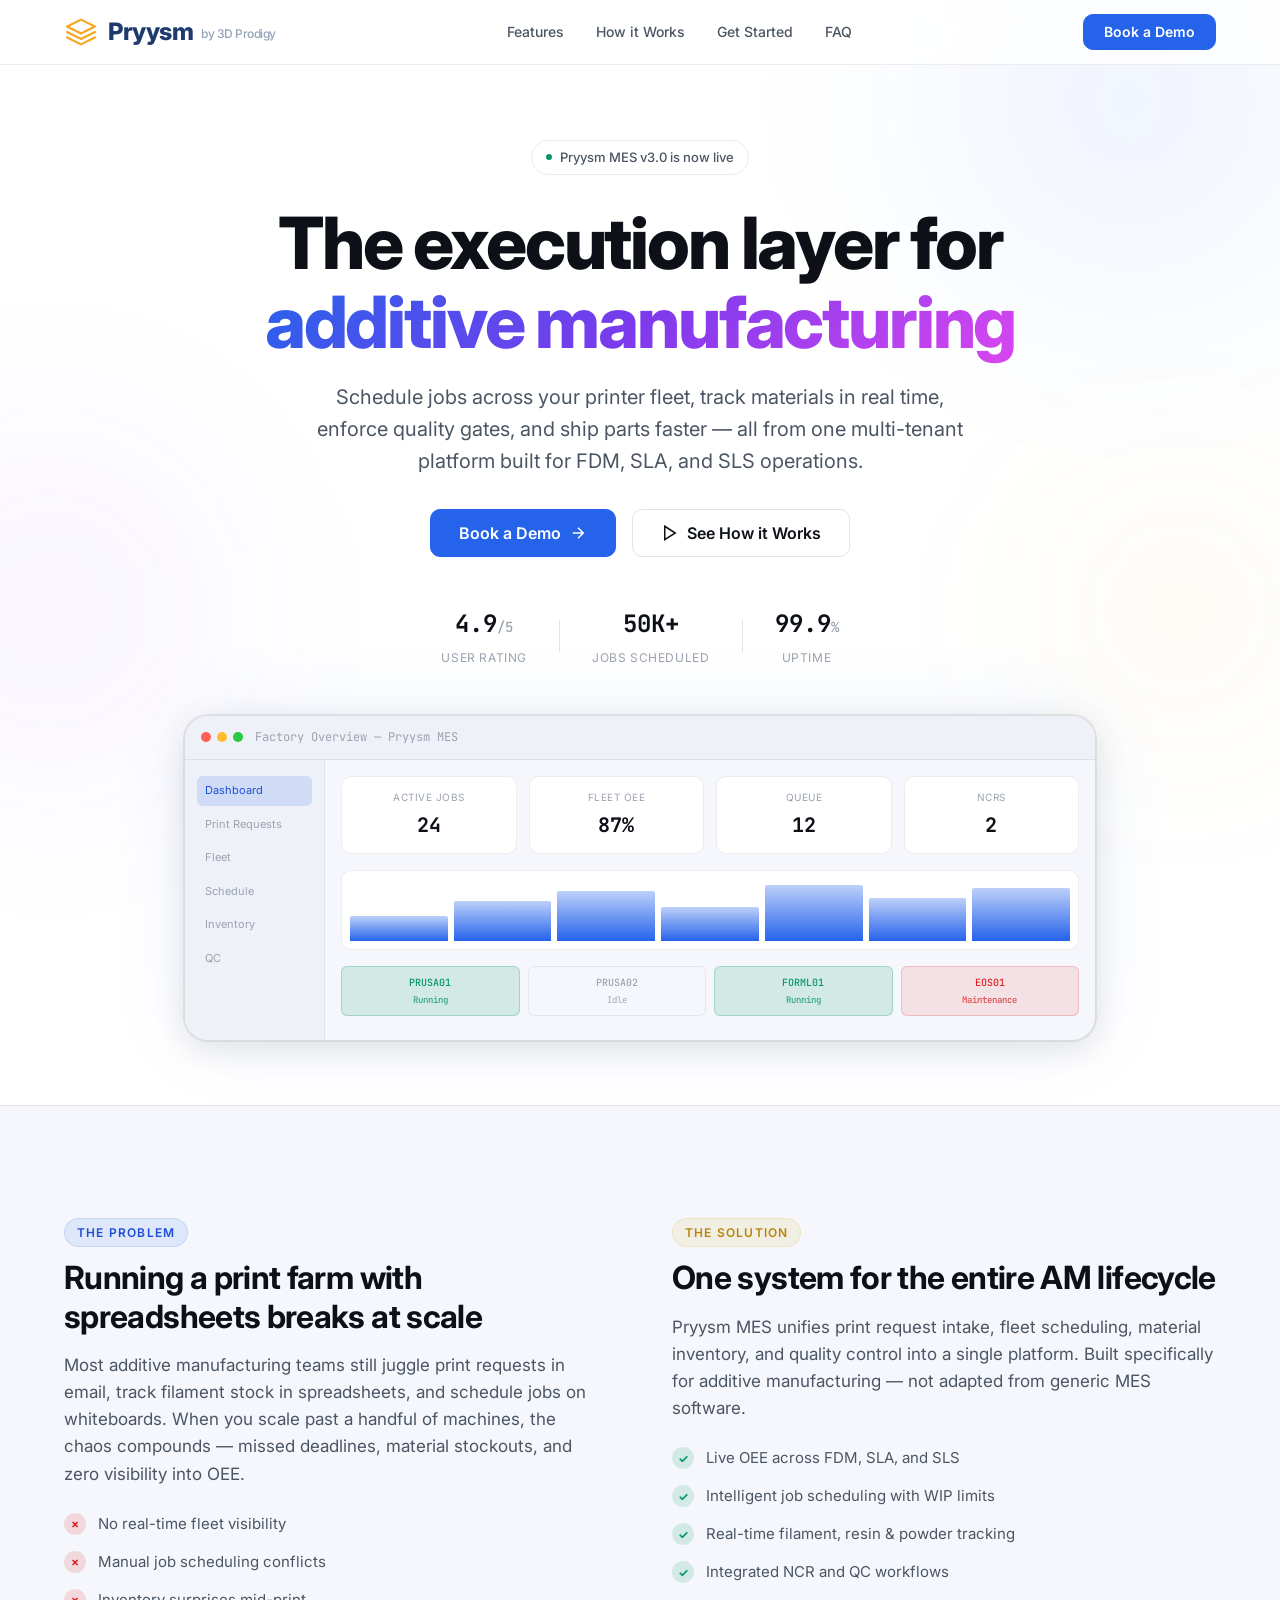
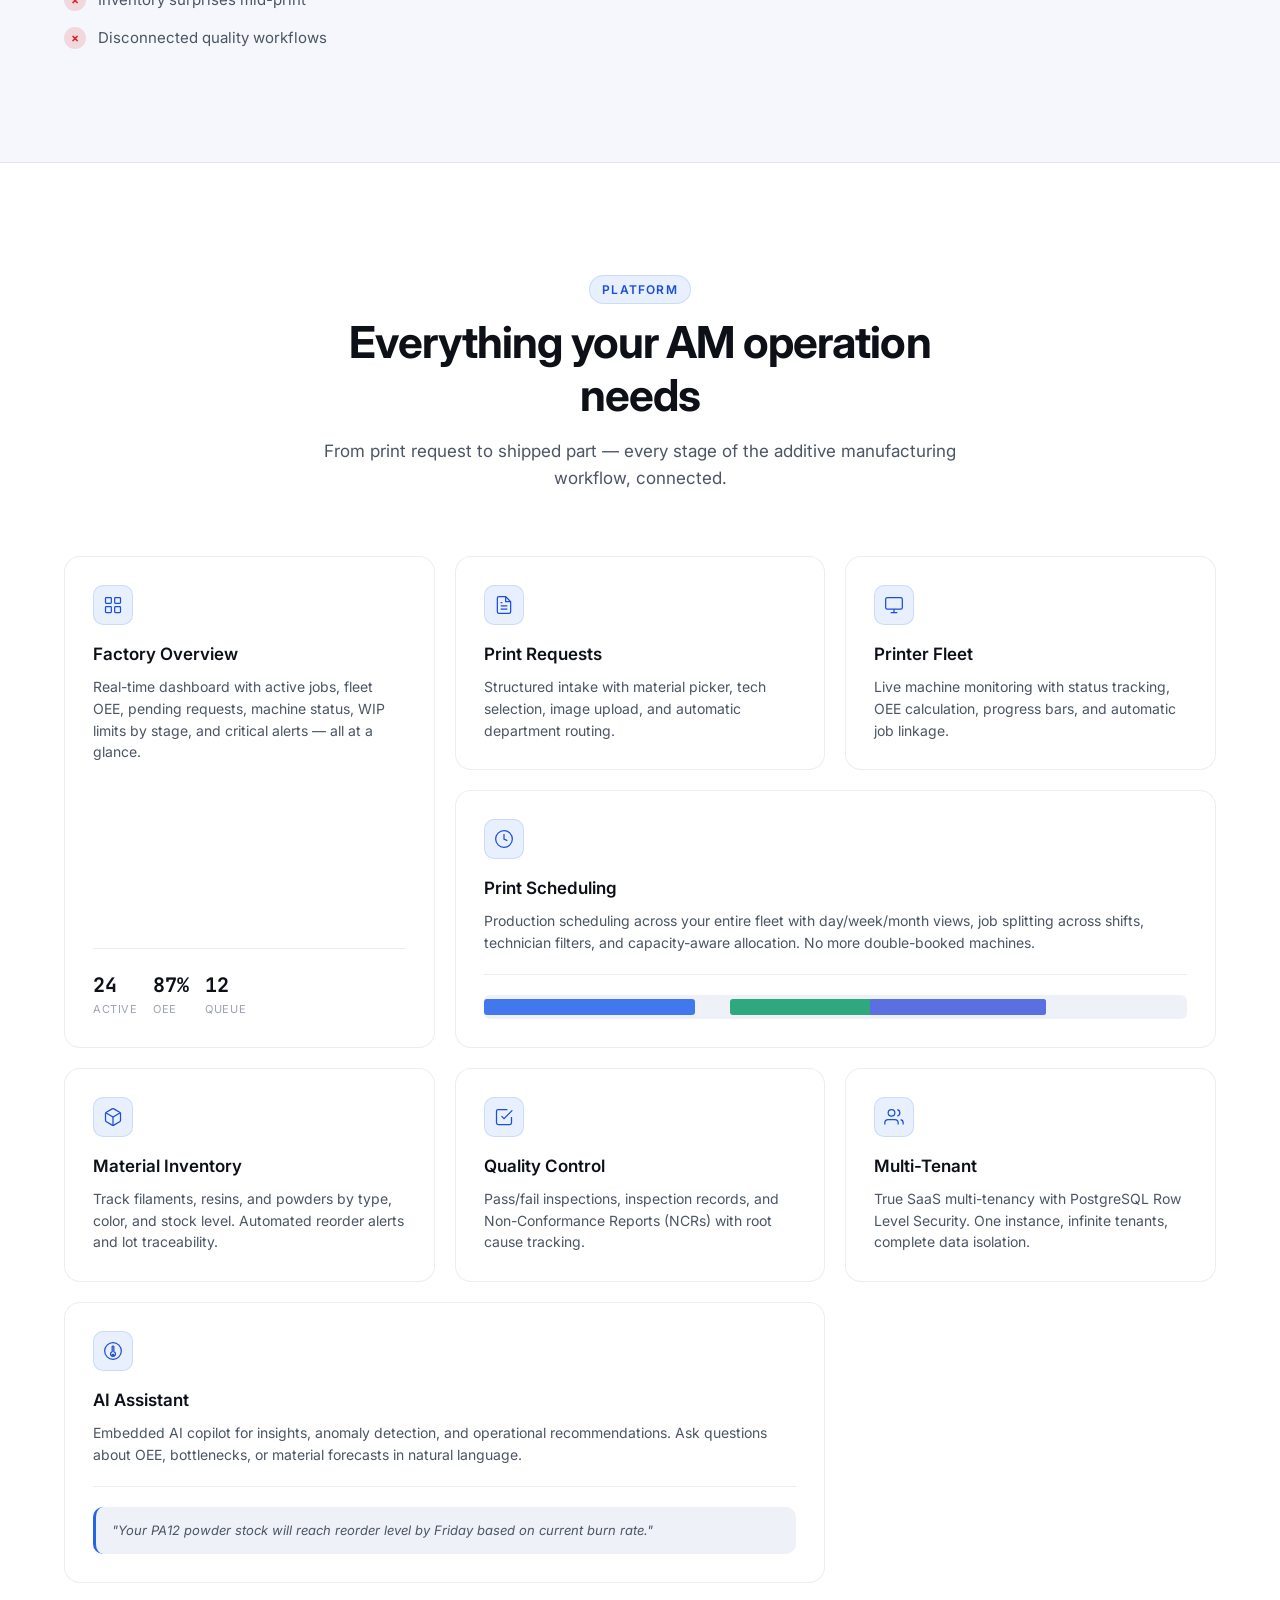
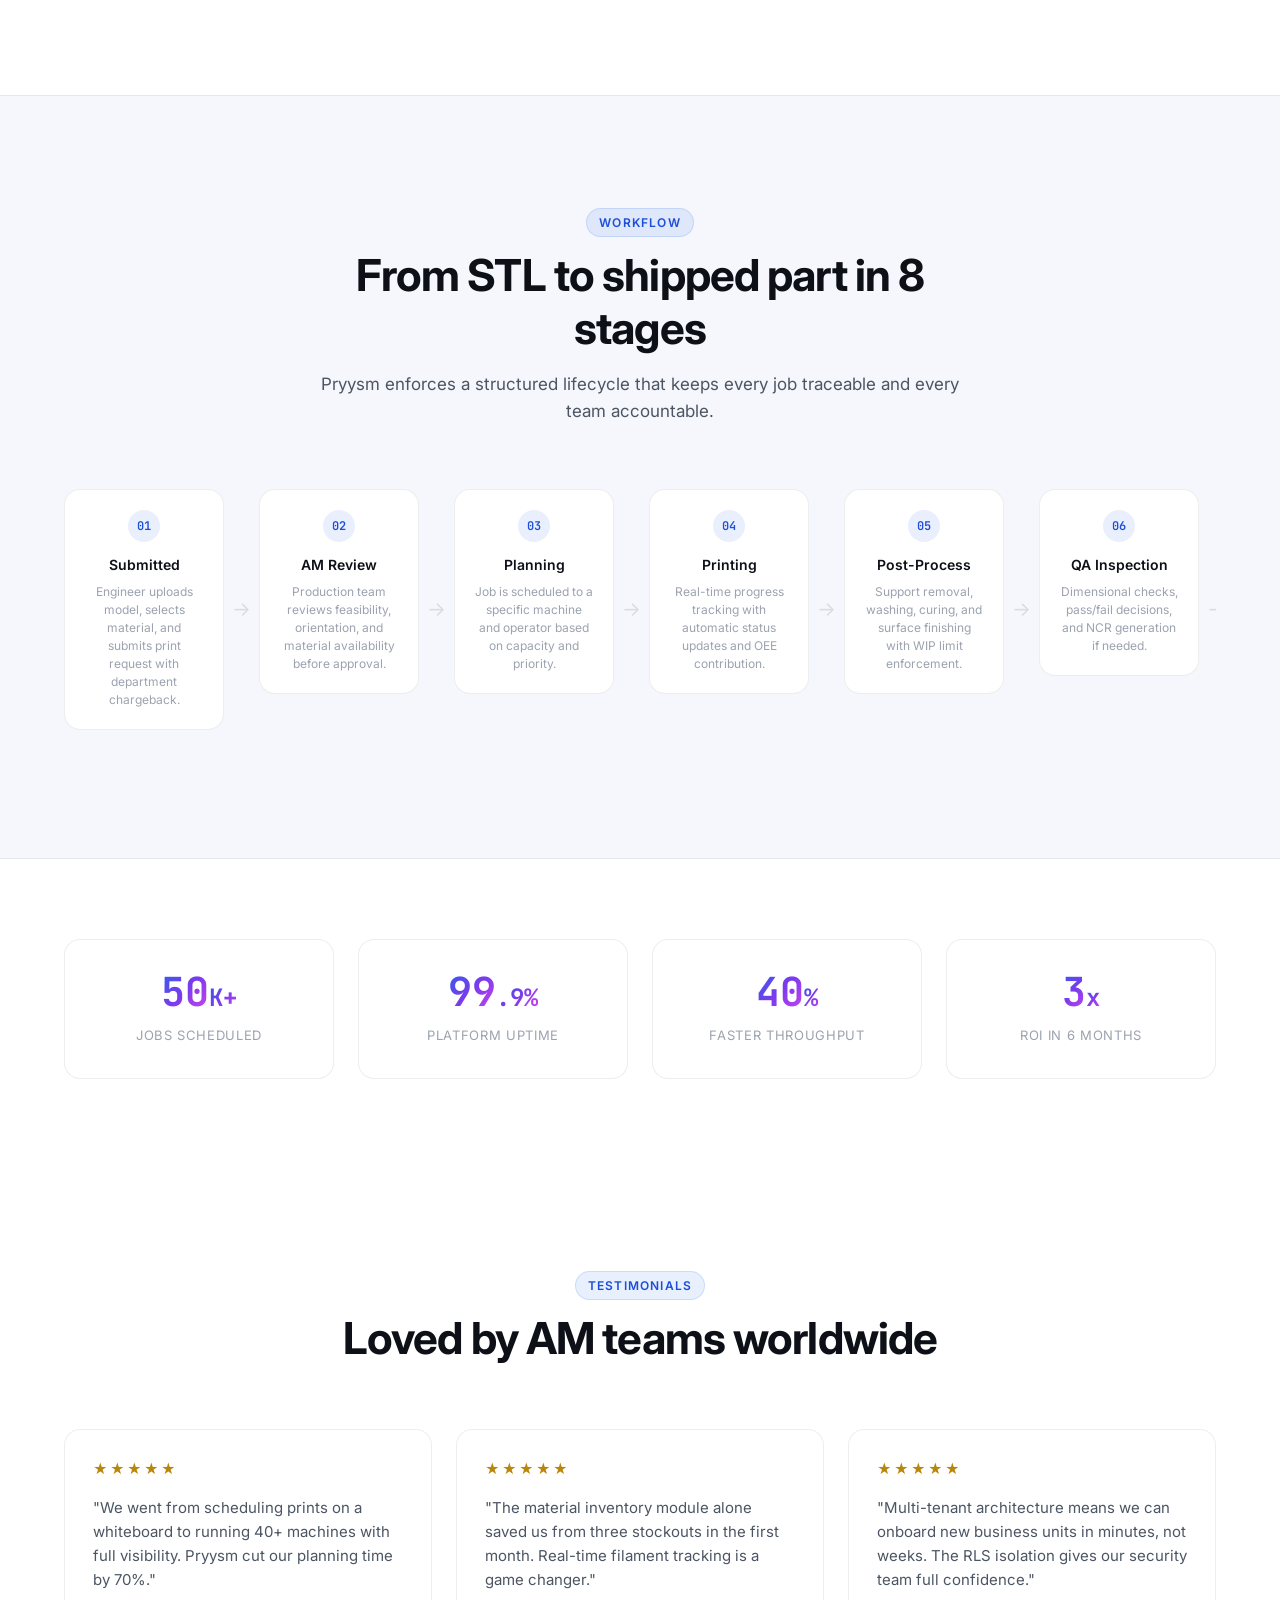
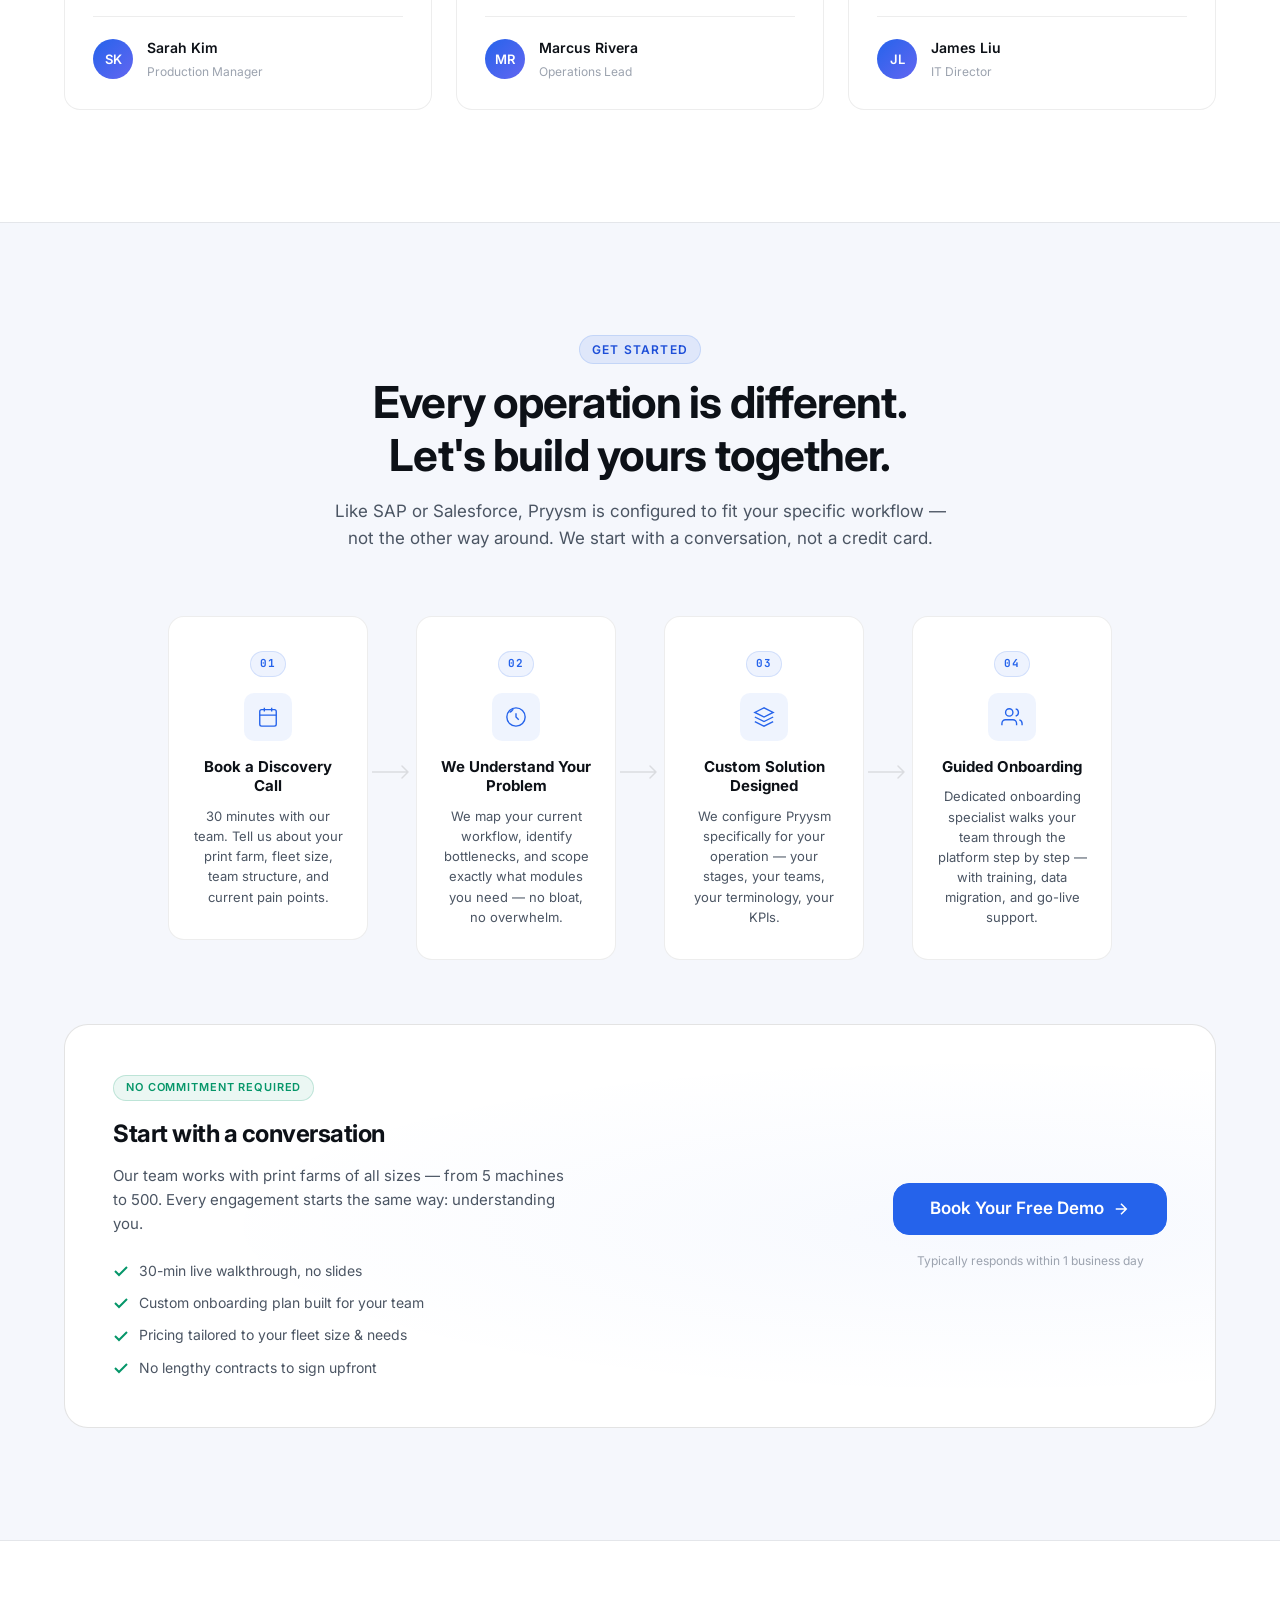
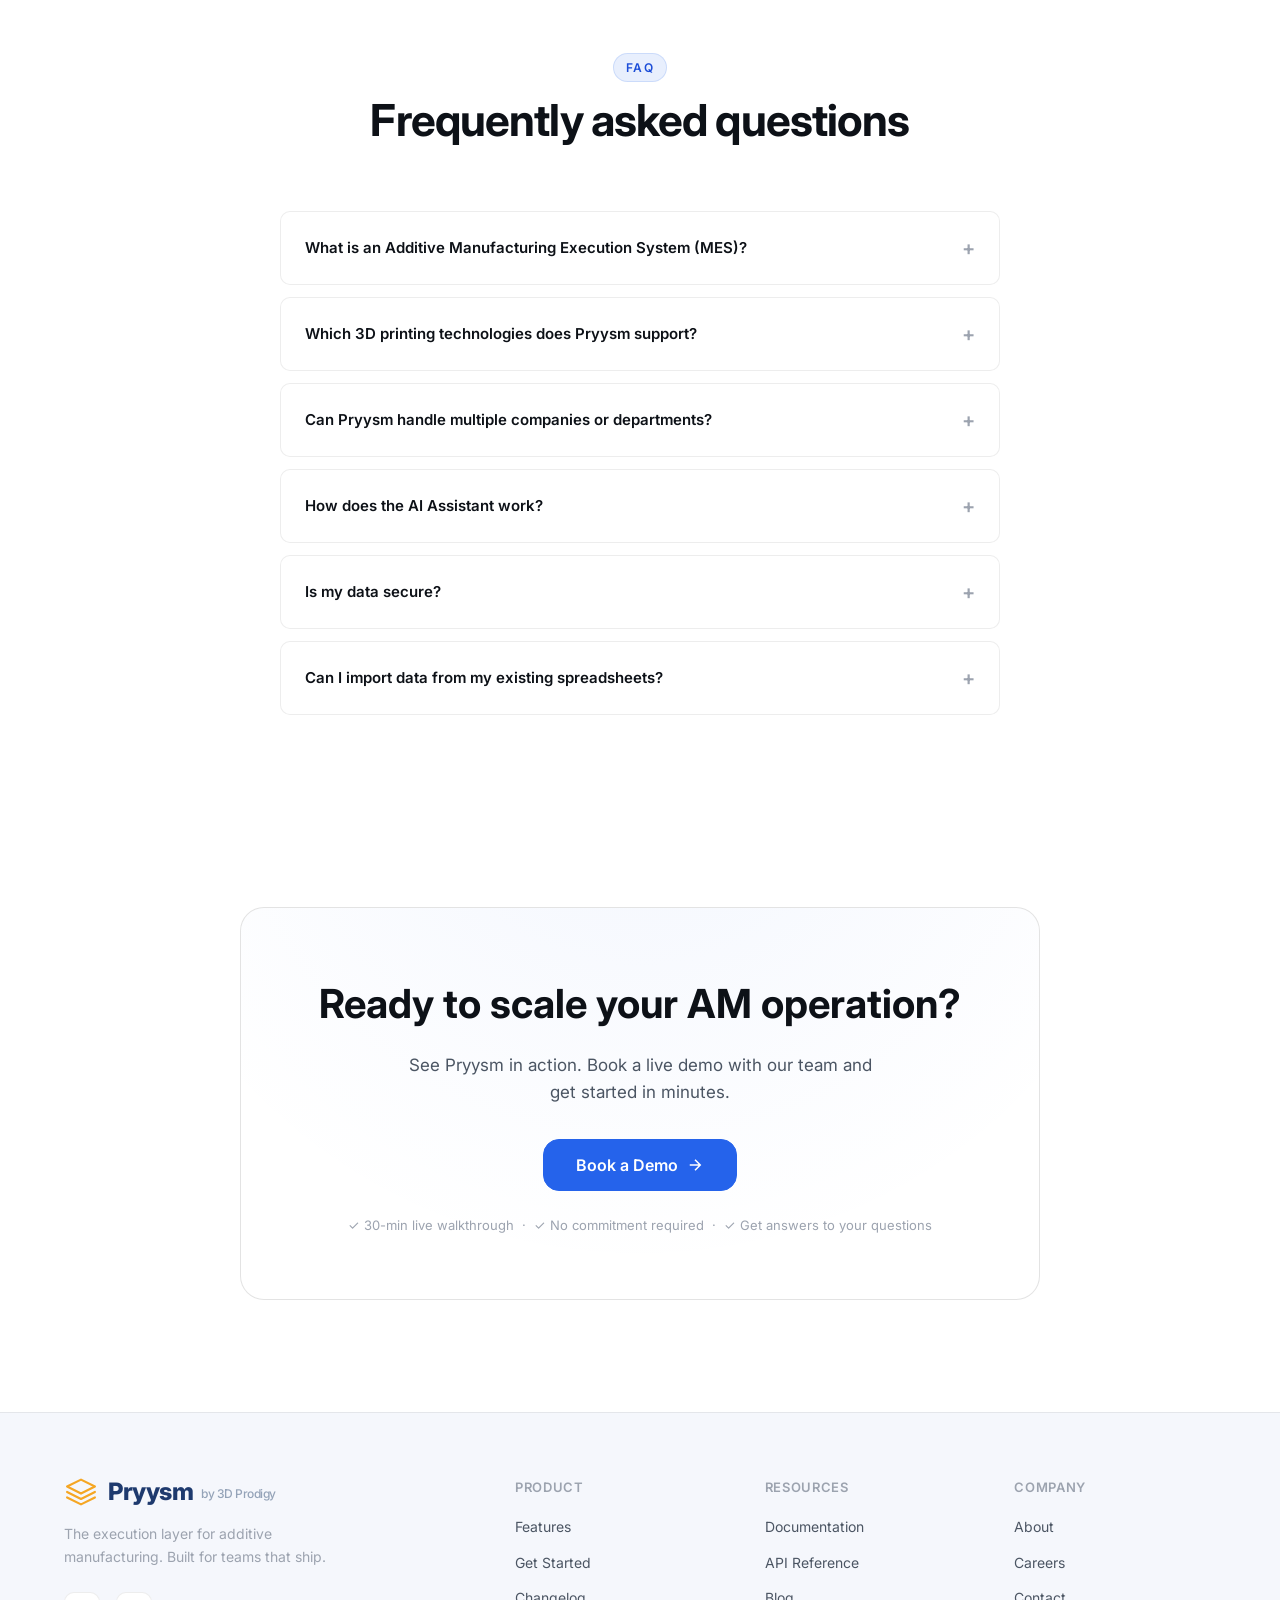
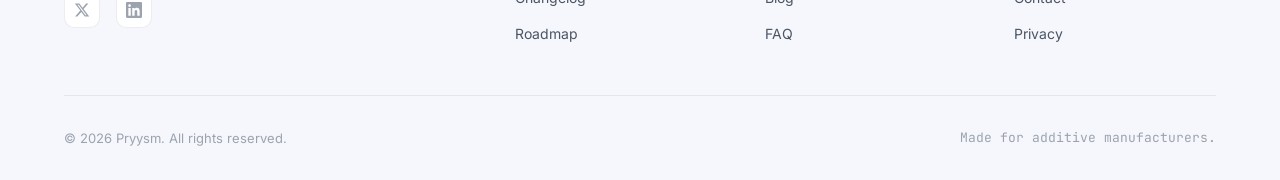
==== commit 1347a473: "add vercel analytics" ====
--- a/index.html
+++ b/index.html
@@ -148,6 +148,7 @@
         ]
     }
     </script>
+    <script defer src="/_vercel/insights/script.js"></script>
 </head>
 <body>
     <!-- Ambient Background Orbs -->
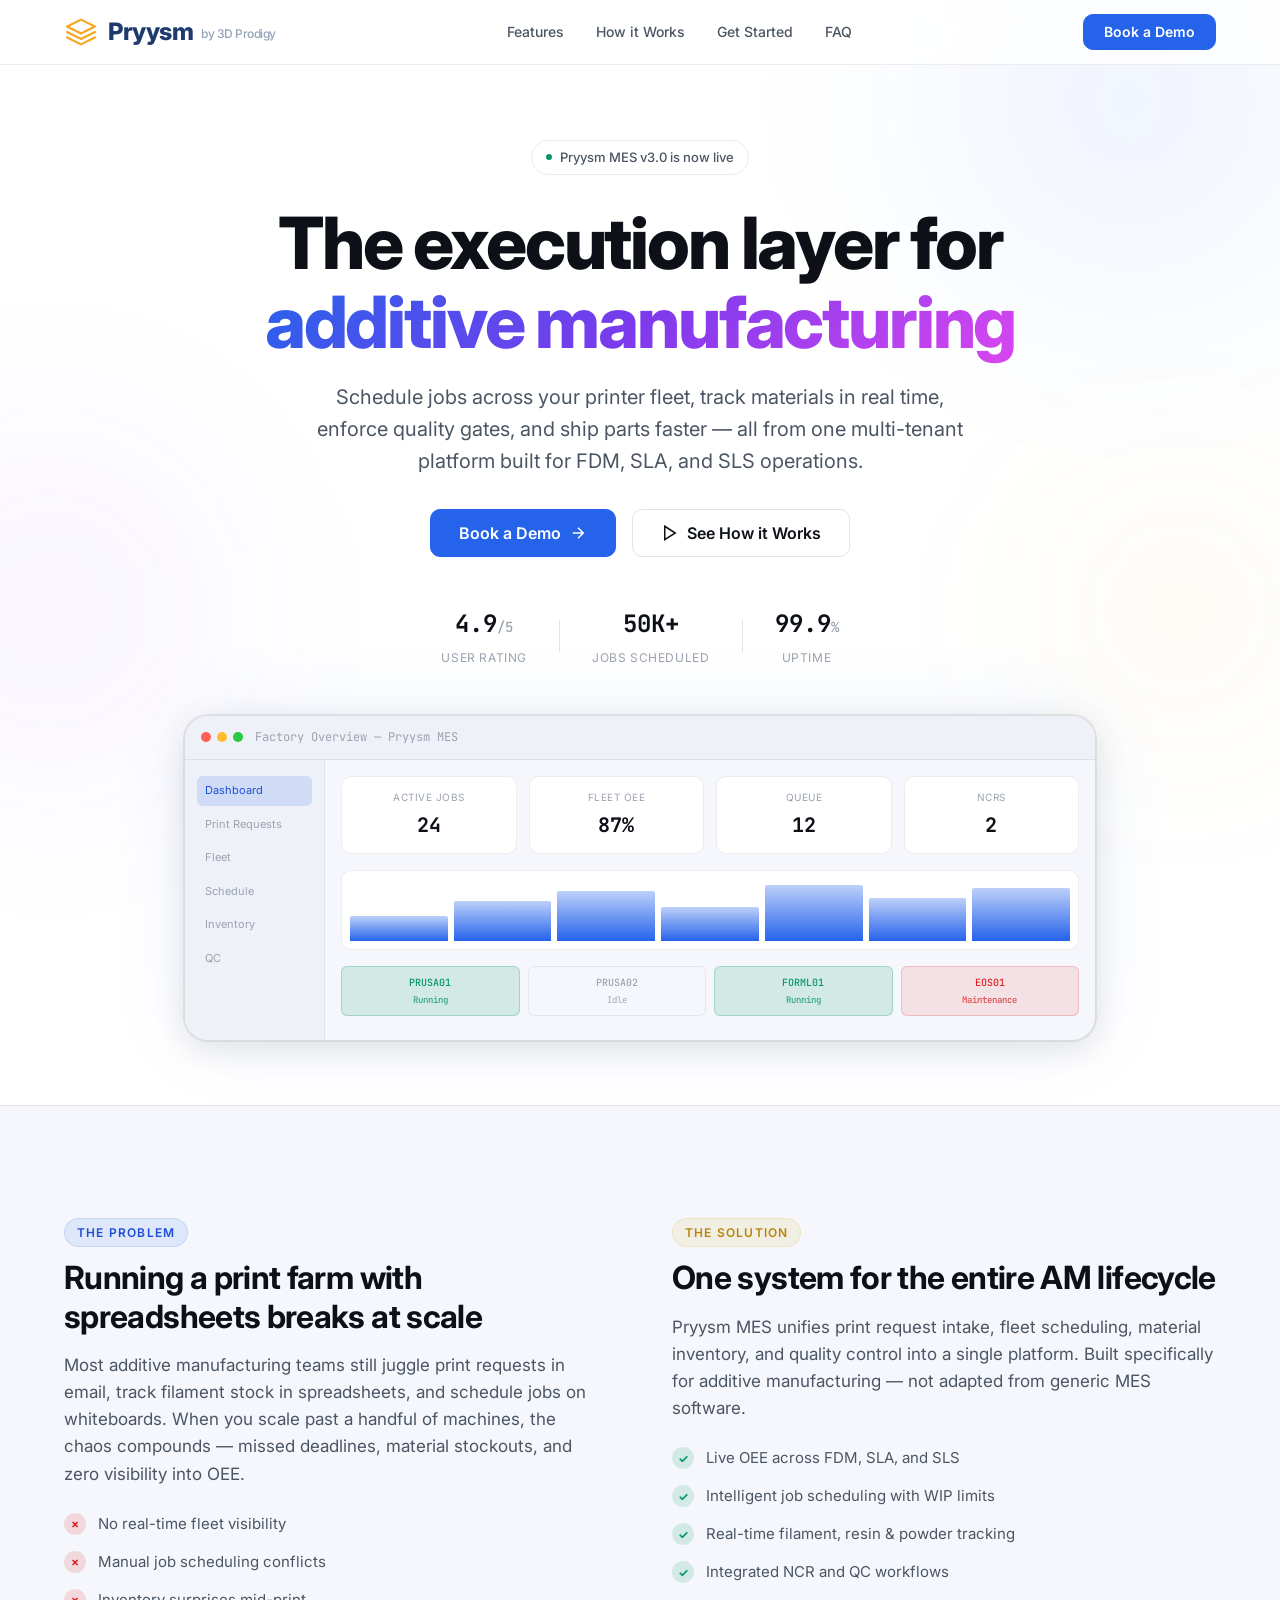
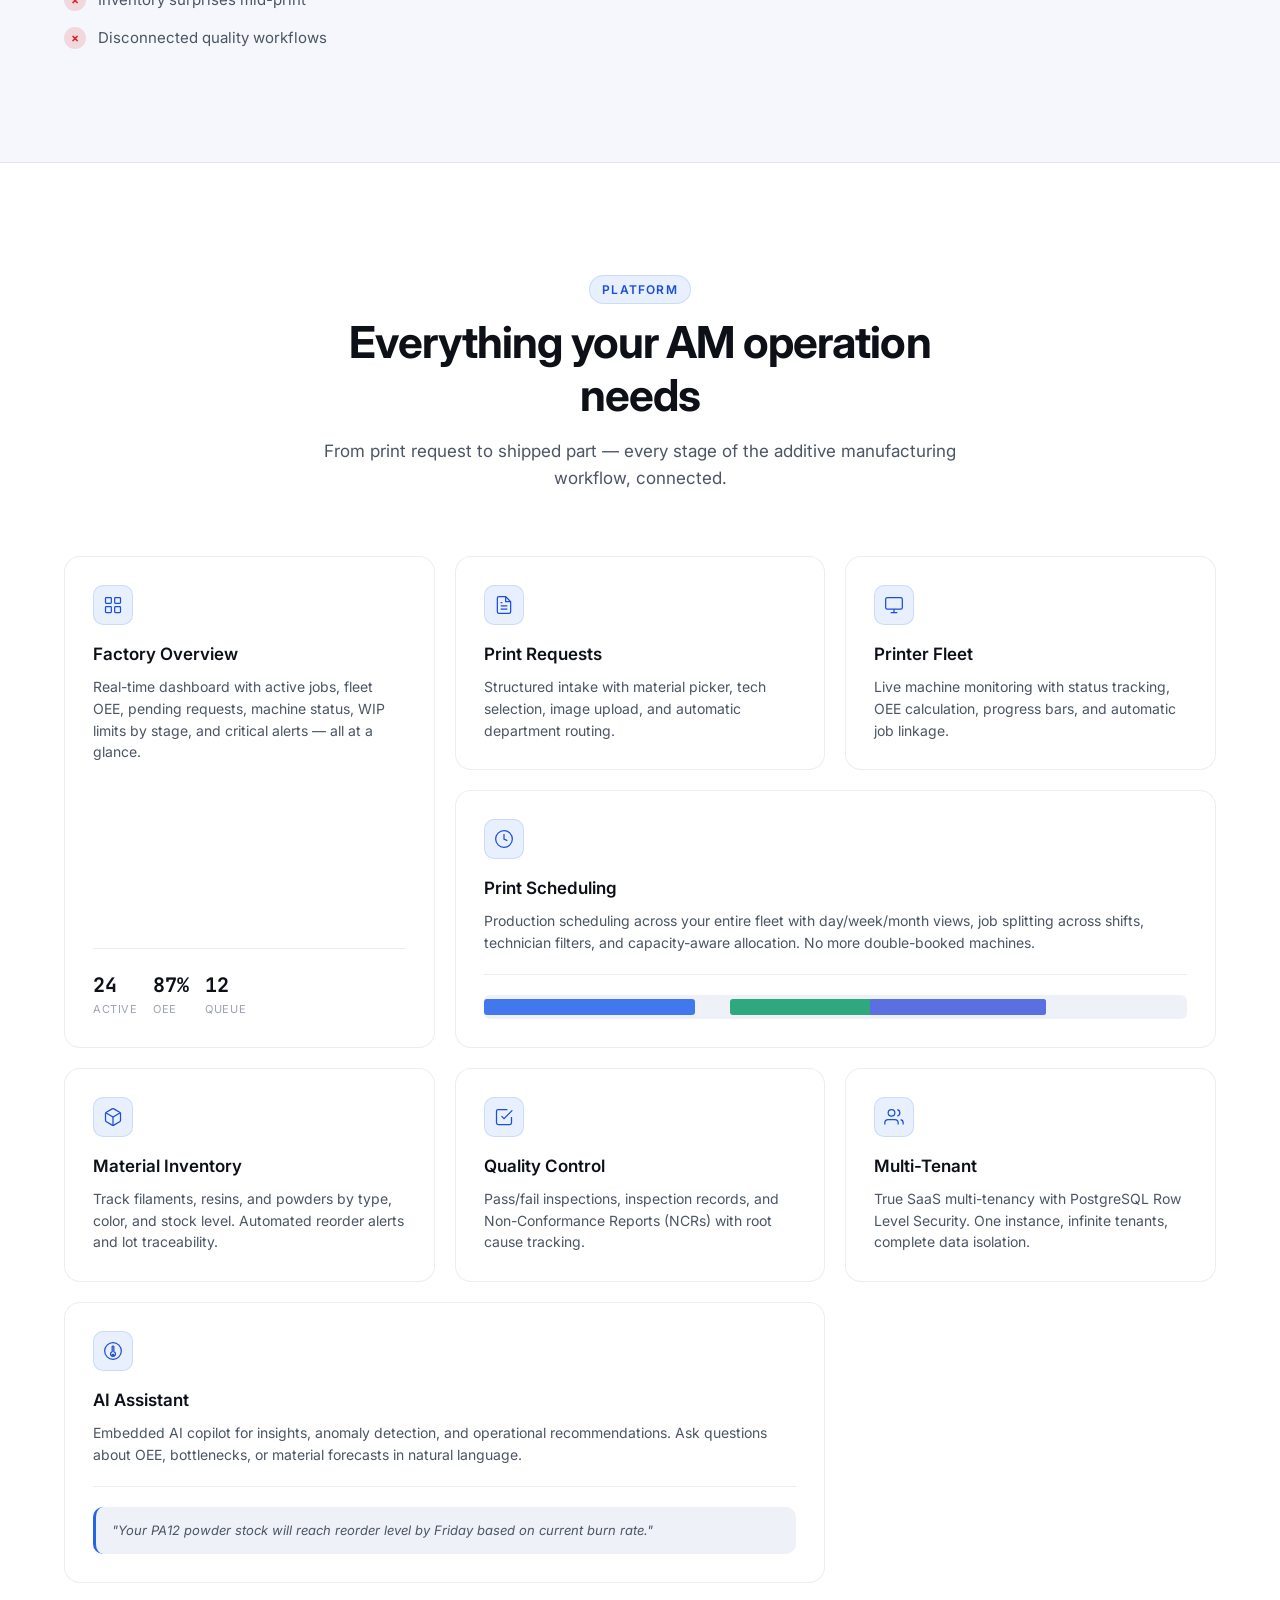
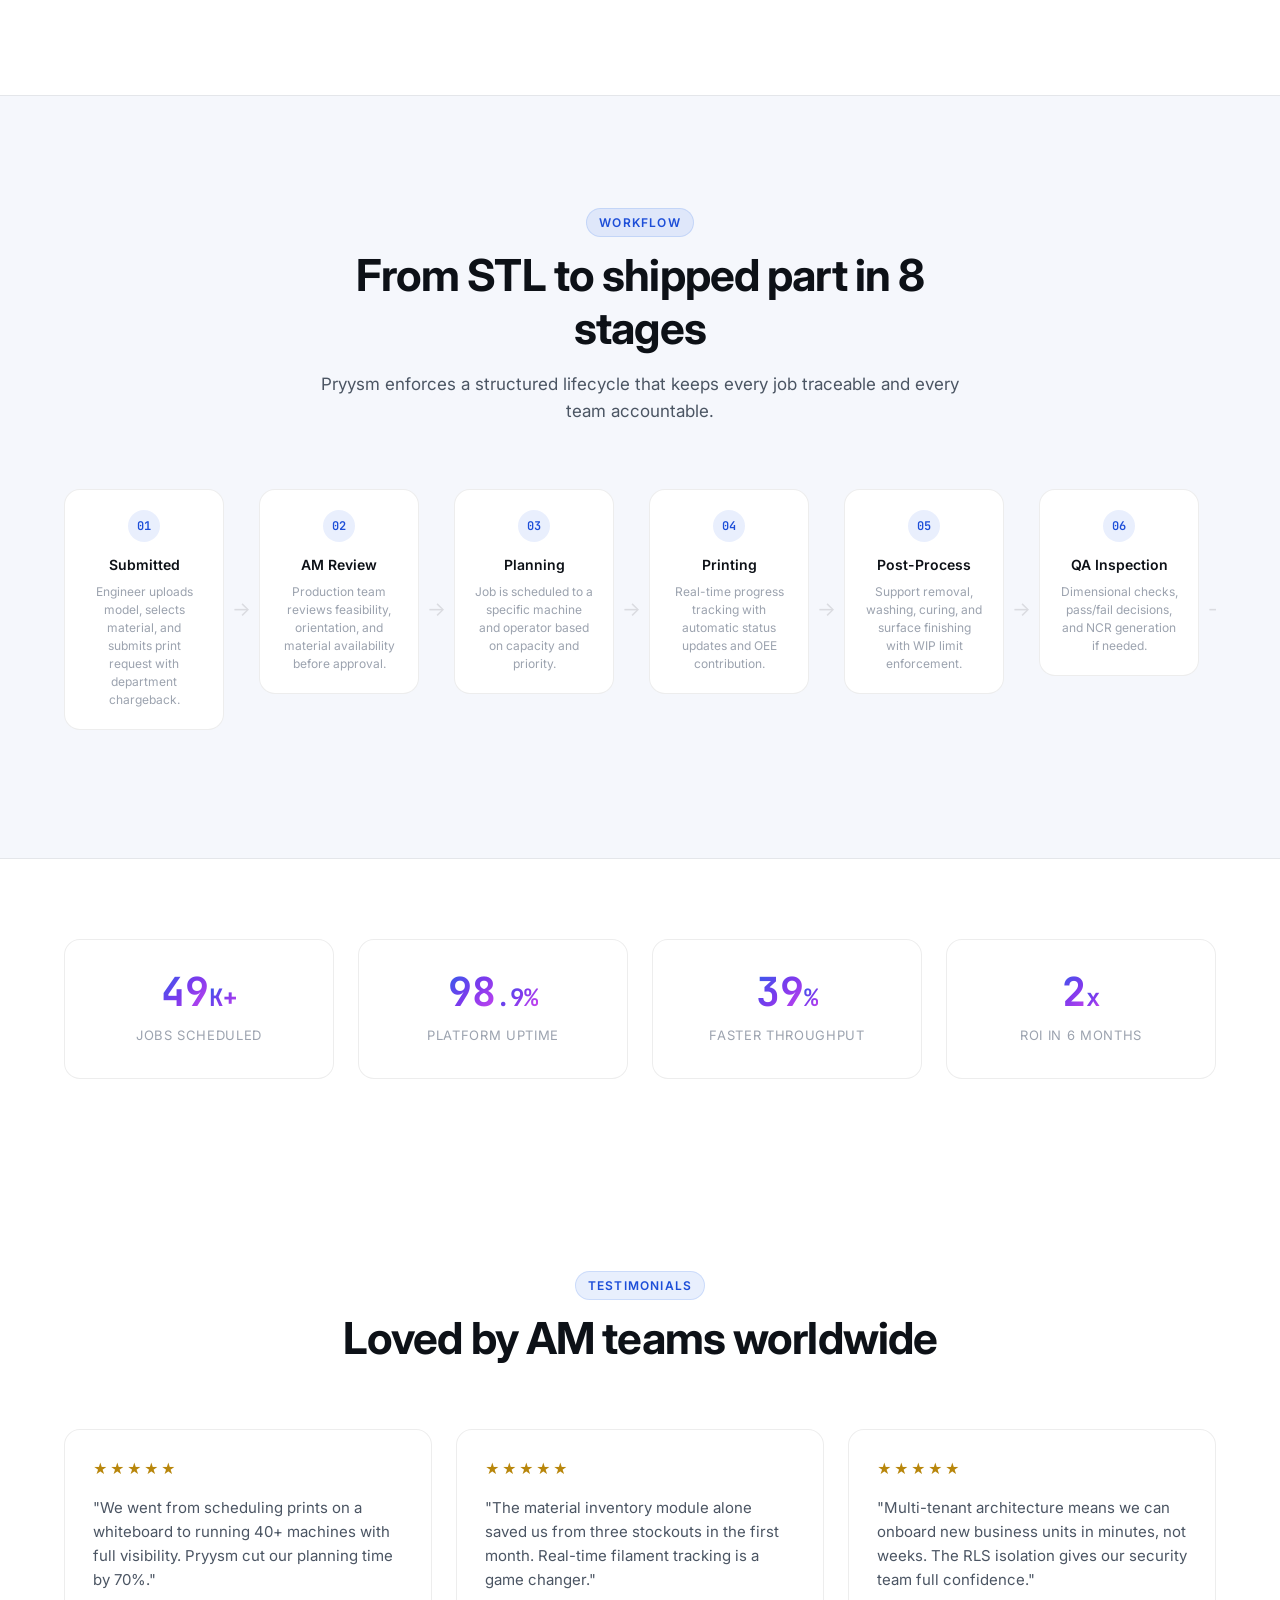
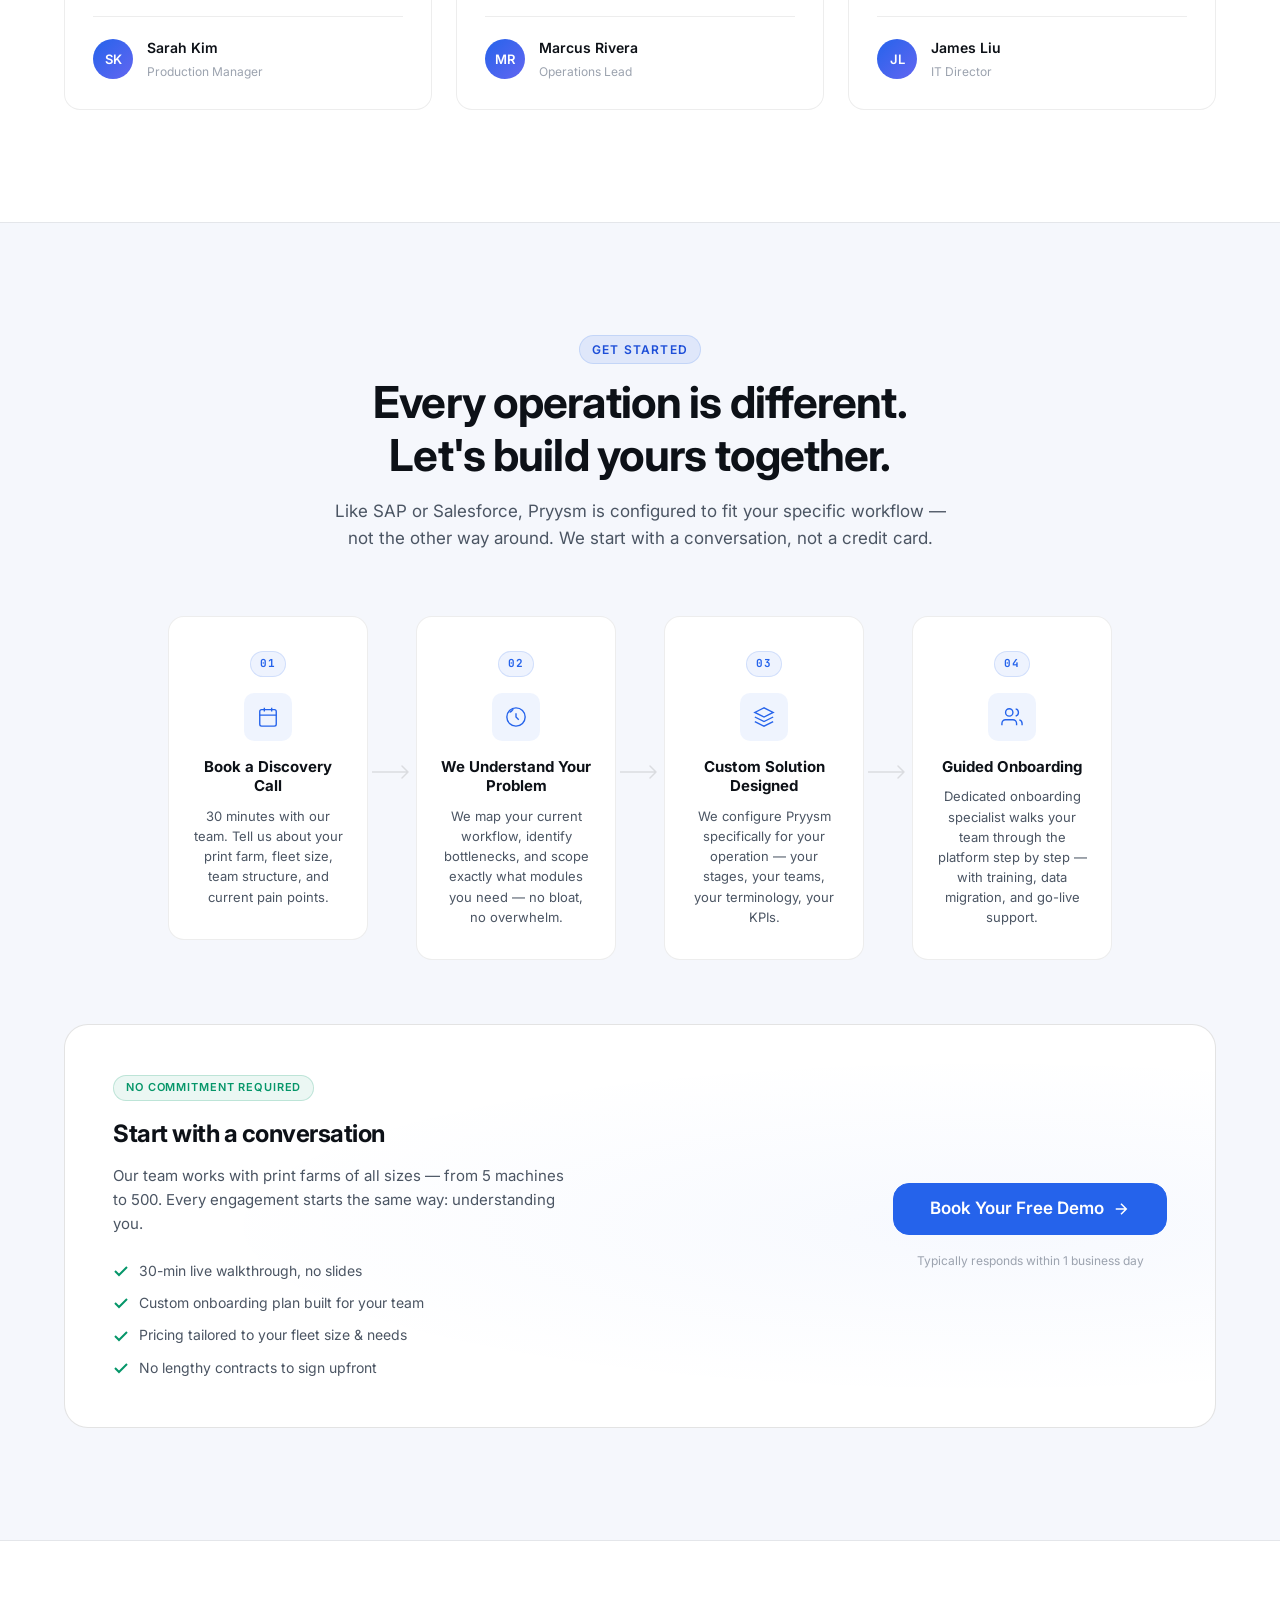
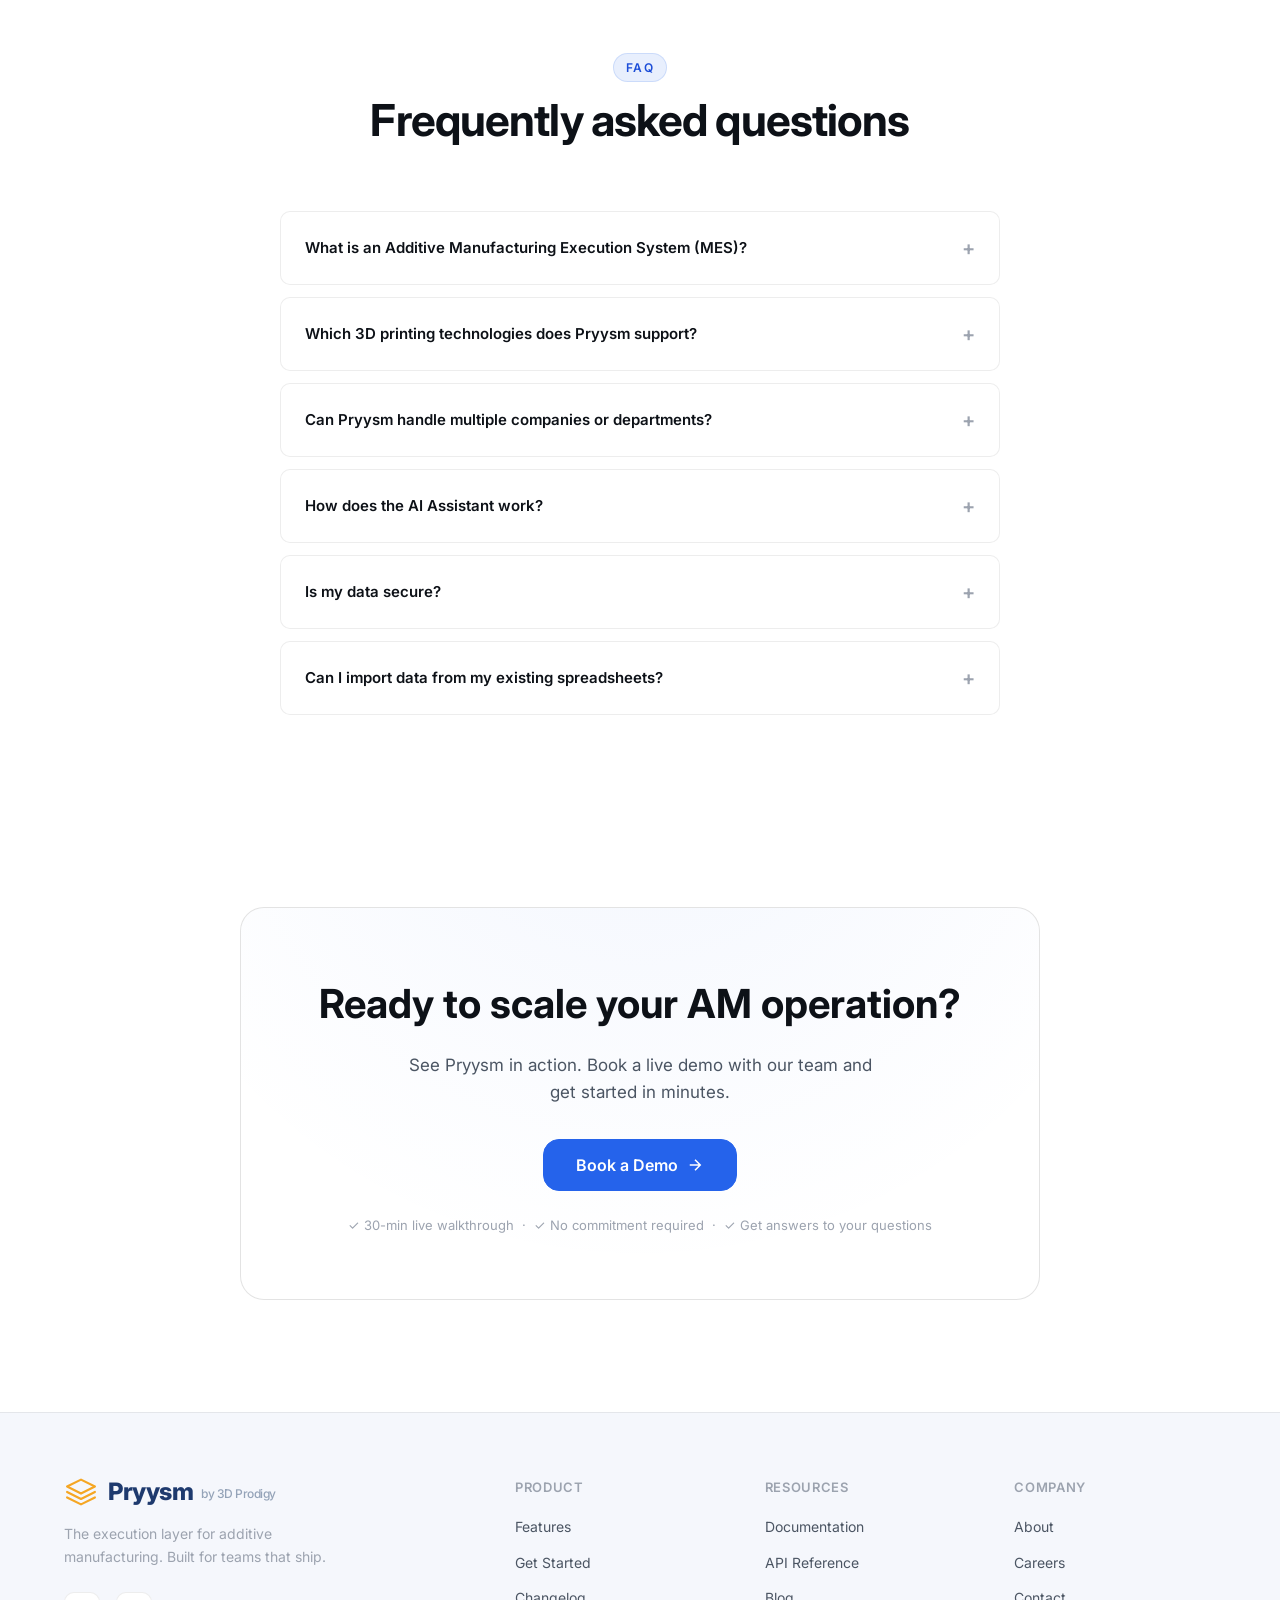
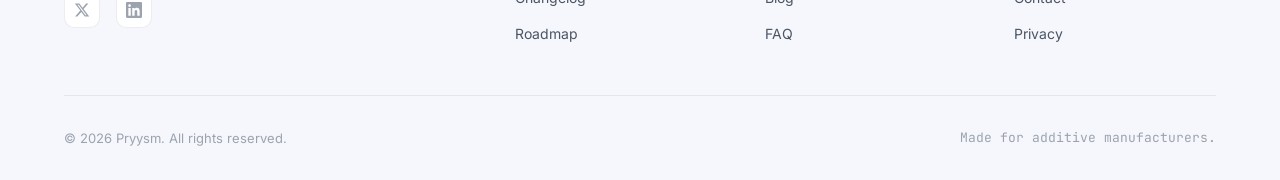
==== commit 76568daa: "Install Vercel Web Analytics ## Vercel Web Analytics Implementation  ### Summary Successfully implem" ====
--- a/index.html
+++ b/index.html
@@ -148,6 +148,13 @@
         ]
     }
     </script>
+    
+    <!-- Vercel Web Analytics -->
+    <script>
+        window.va = window.va || function () { 
+            (window.vaq = window.vaq || []).push(arguments); 
+        };
+    </script>
     <script defer src="/_vercel/insights/script.js"></script>
 </head>
 <body>
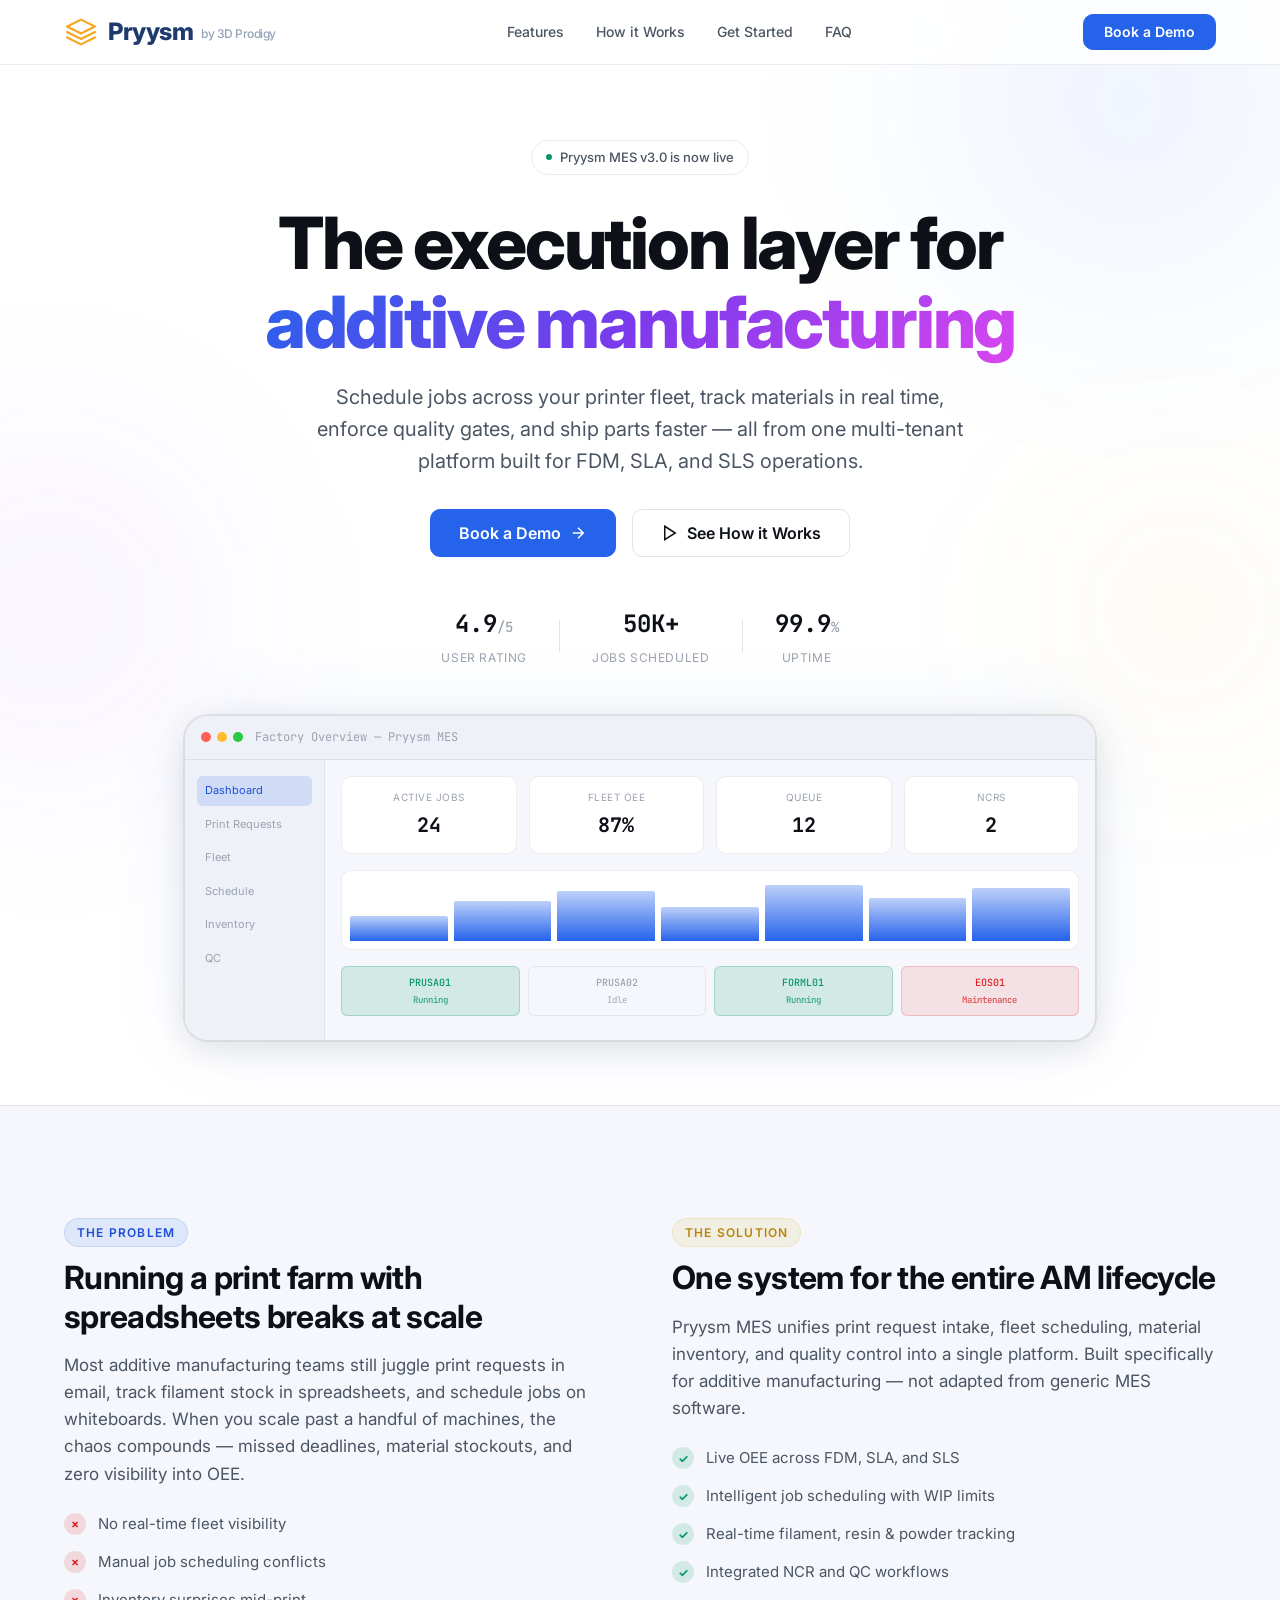
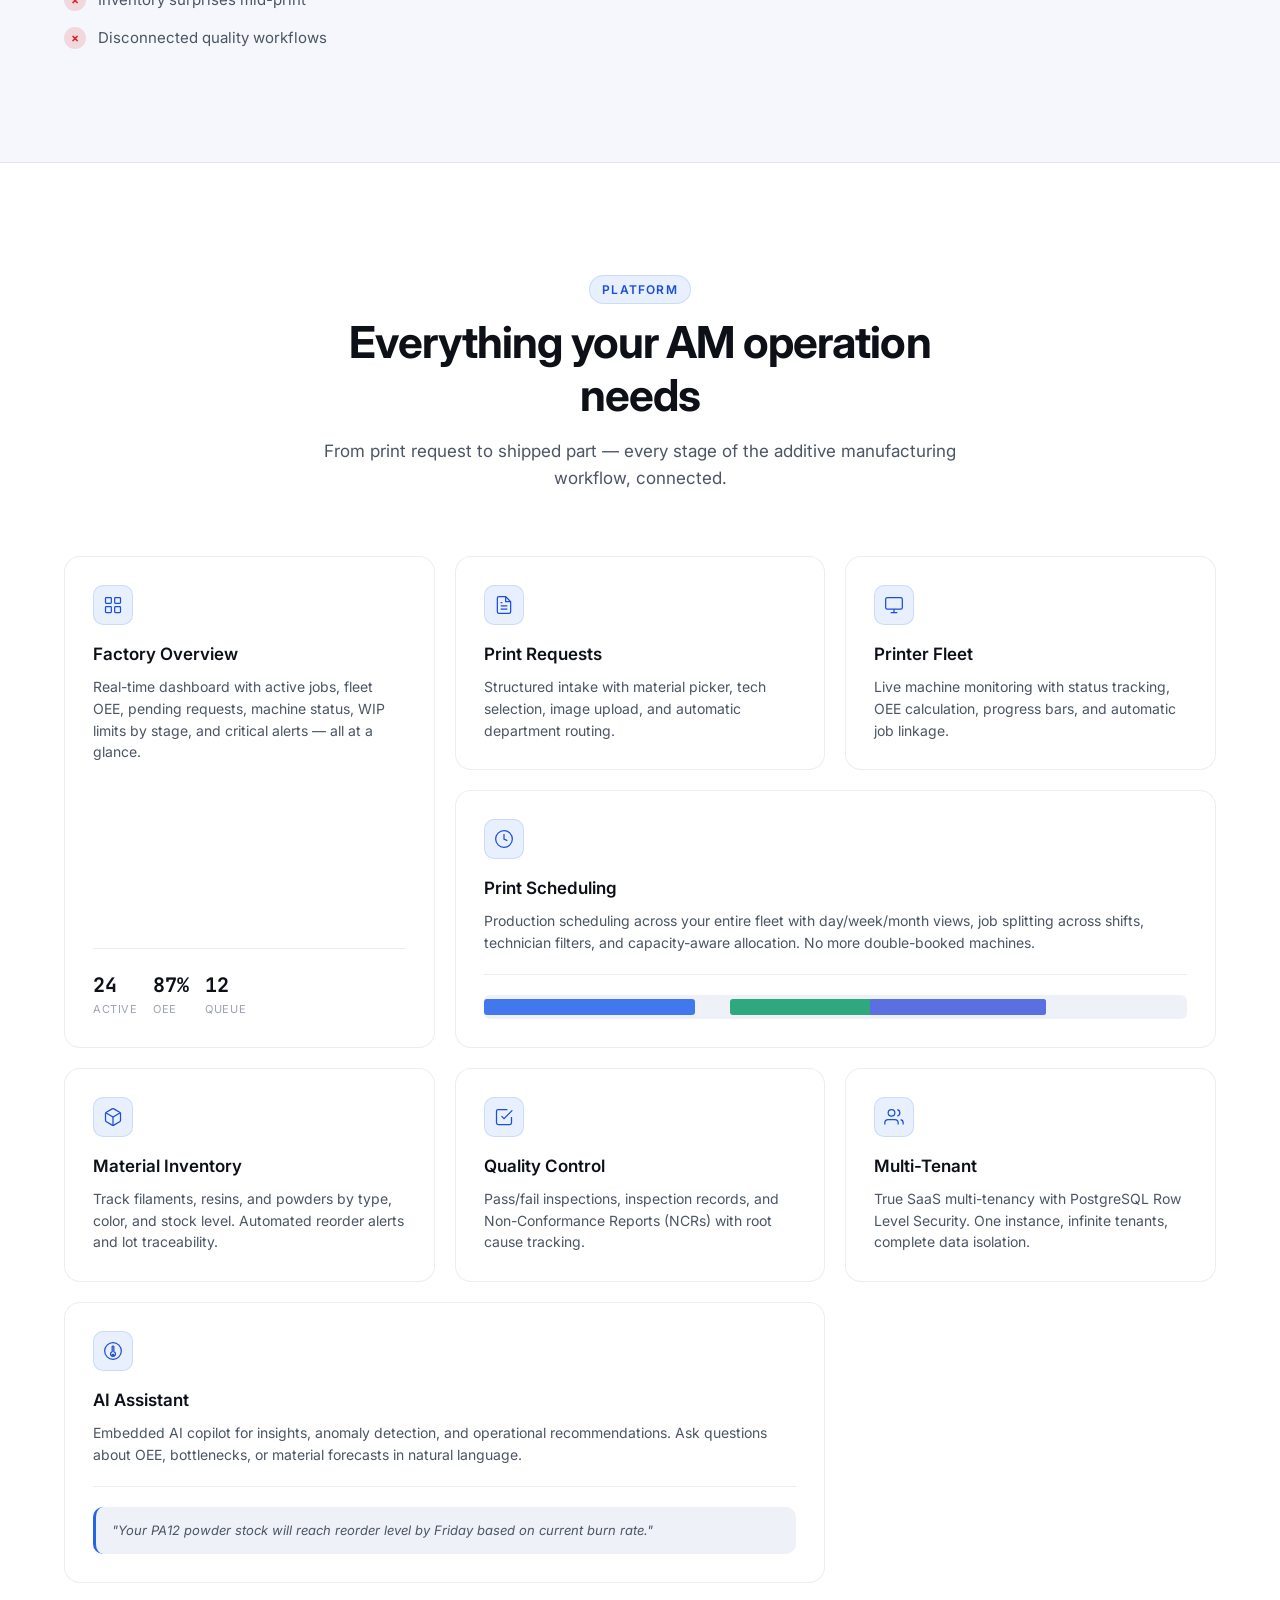
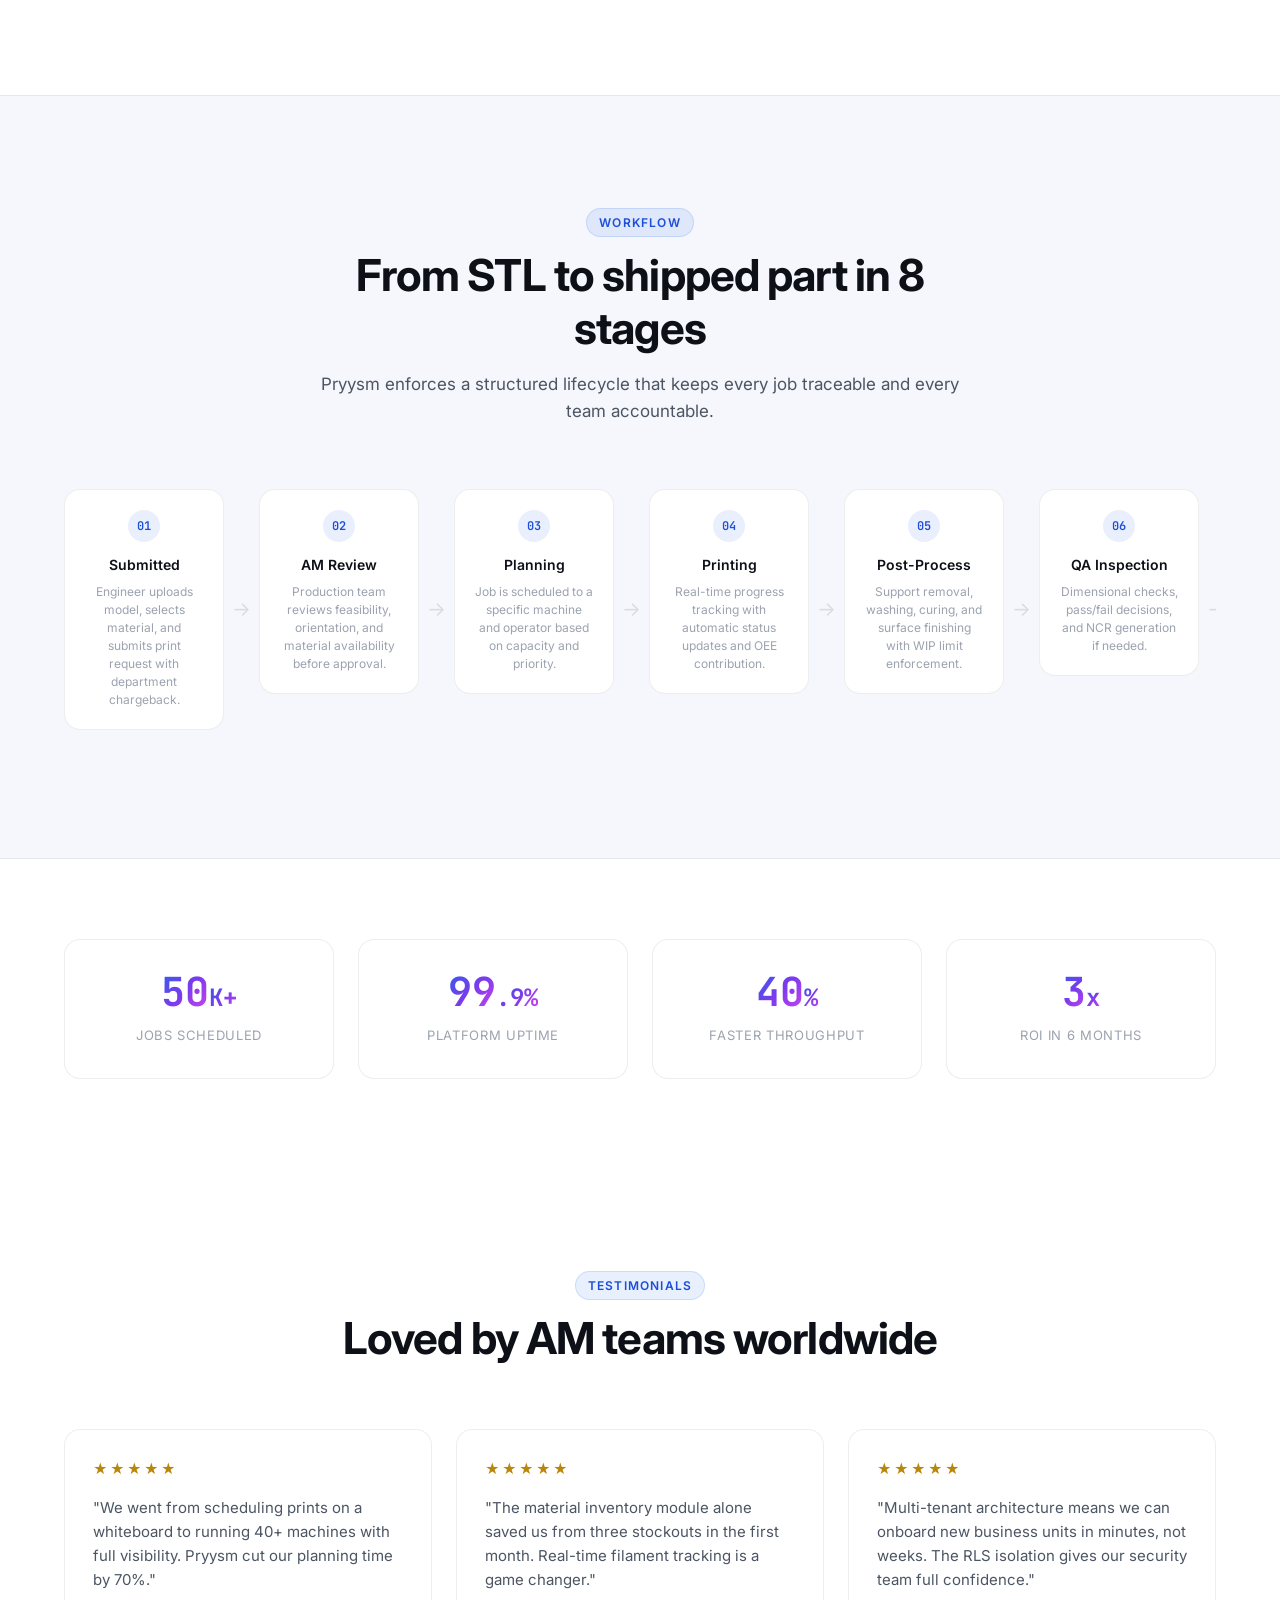
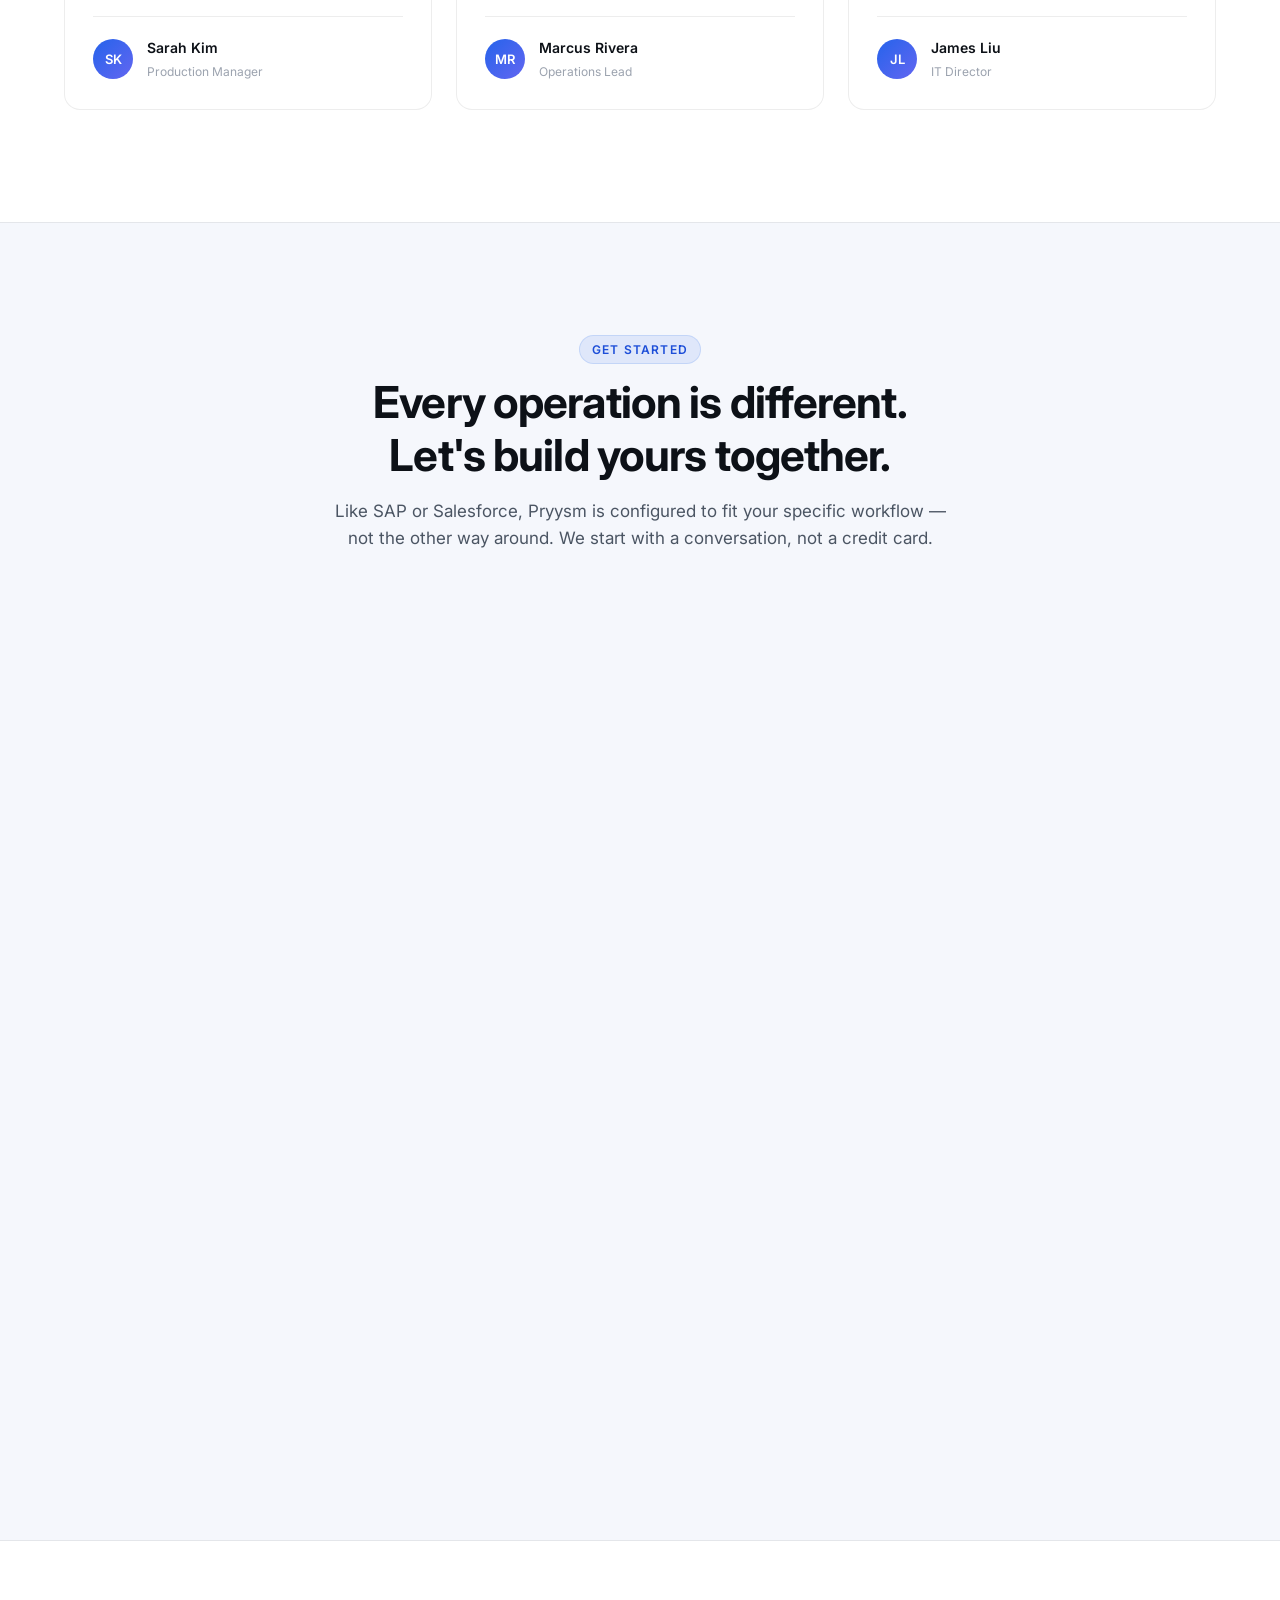
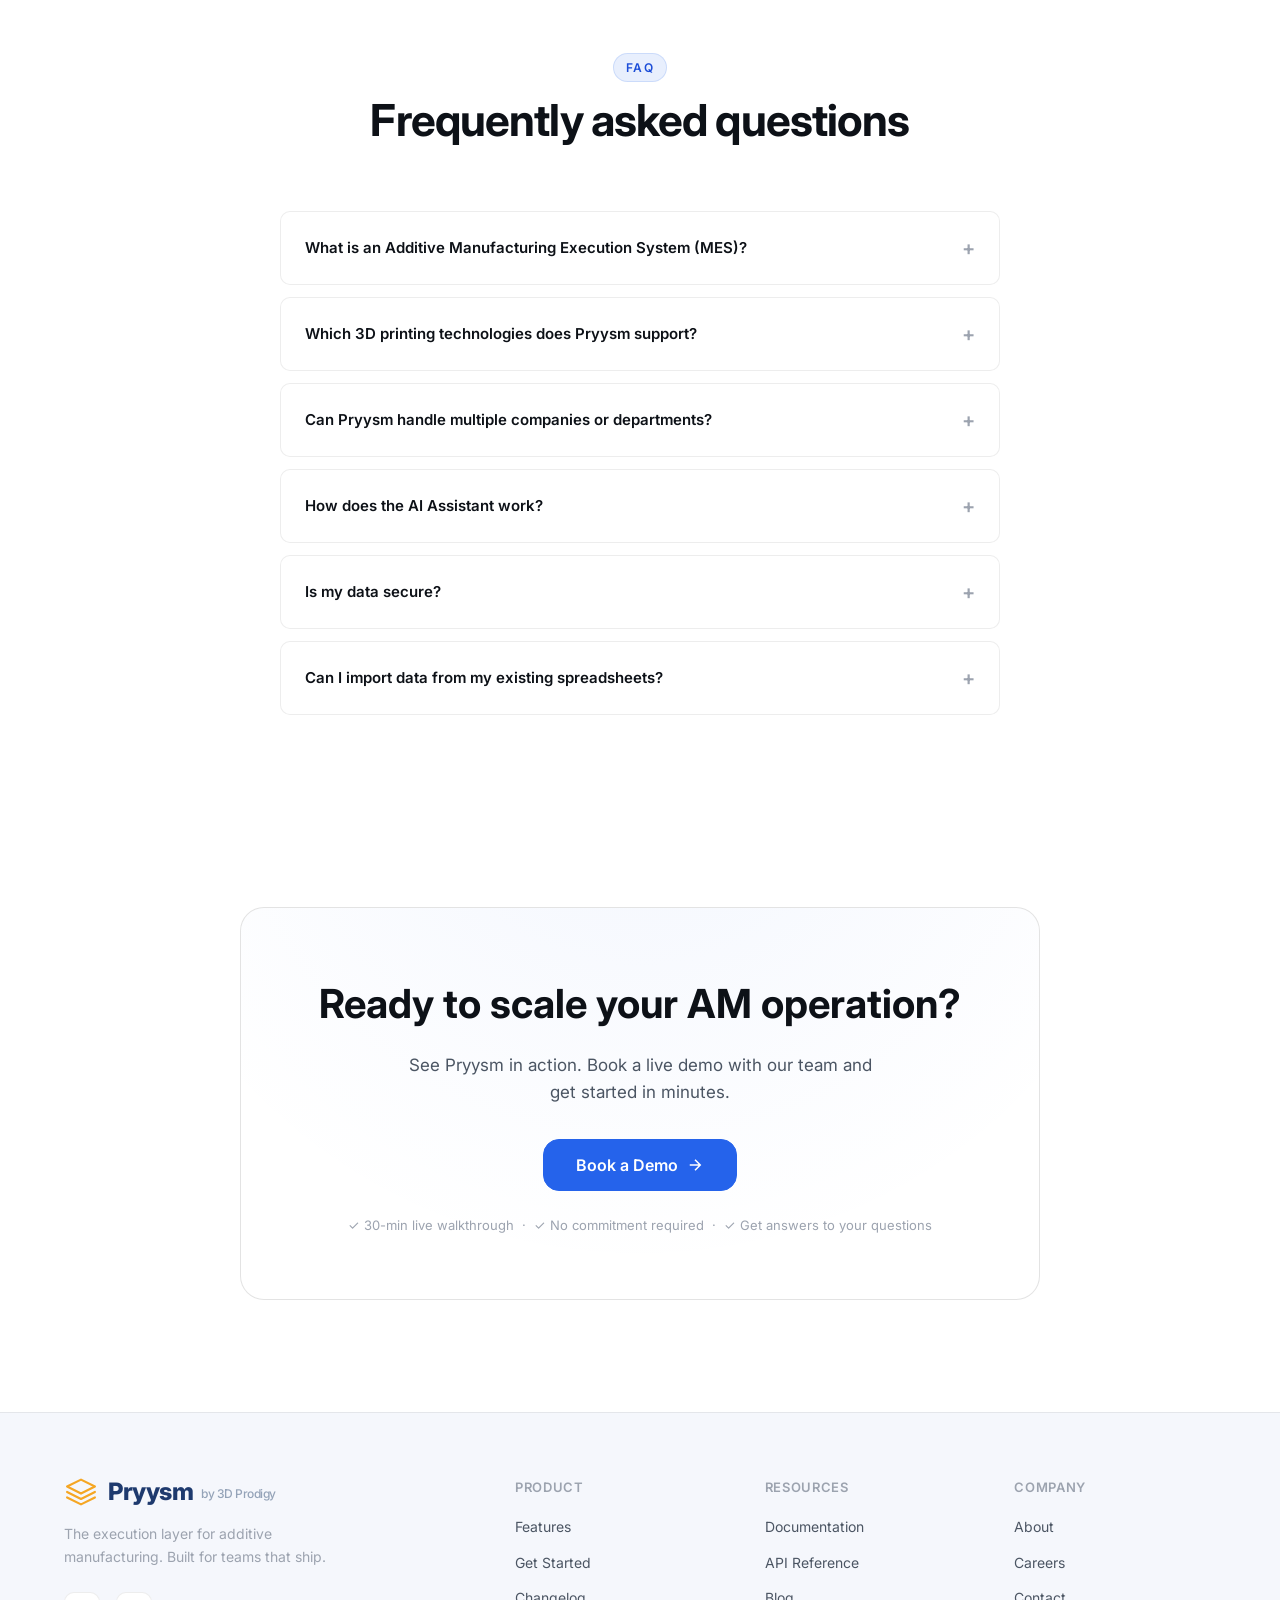
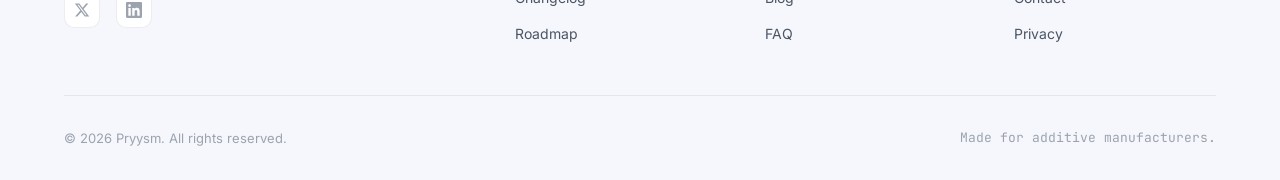
==== commit 02cb14d1: "Merge branch 'main' of https://github.com/B-Lad/pryysm-LDPG" ====
--- a/index.html
+++ b/index.html
@@ -148,13 +148,6 @@
         ]
     }
     </script>
-    
-    <!-- Vercel Web Analytics -->
-    <script>
-        window.va = window.va || function () { 
-            (window.vaq = window.vaq || []).push(arguments); 
-        };
-    </script>
     <script defer src="/_vercel/insights/script.js"></script>
 </head>
 <body>
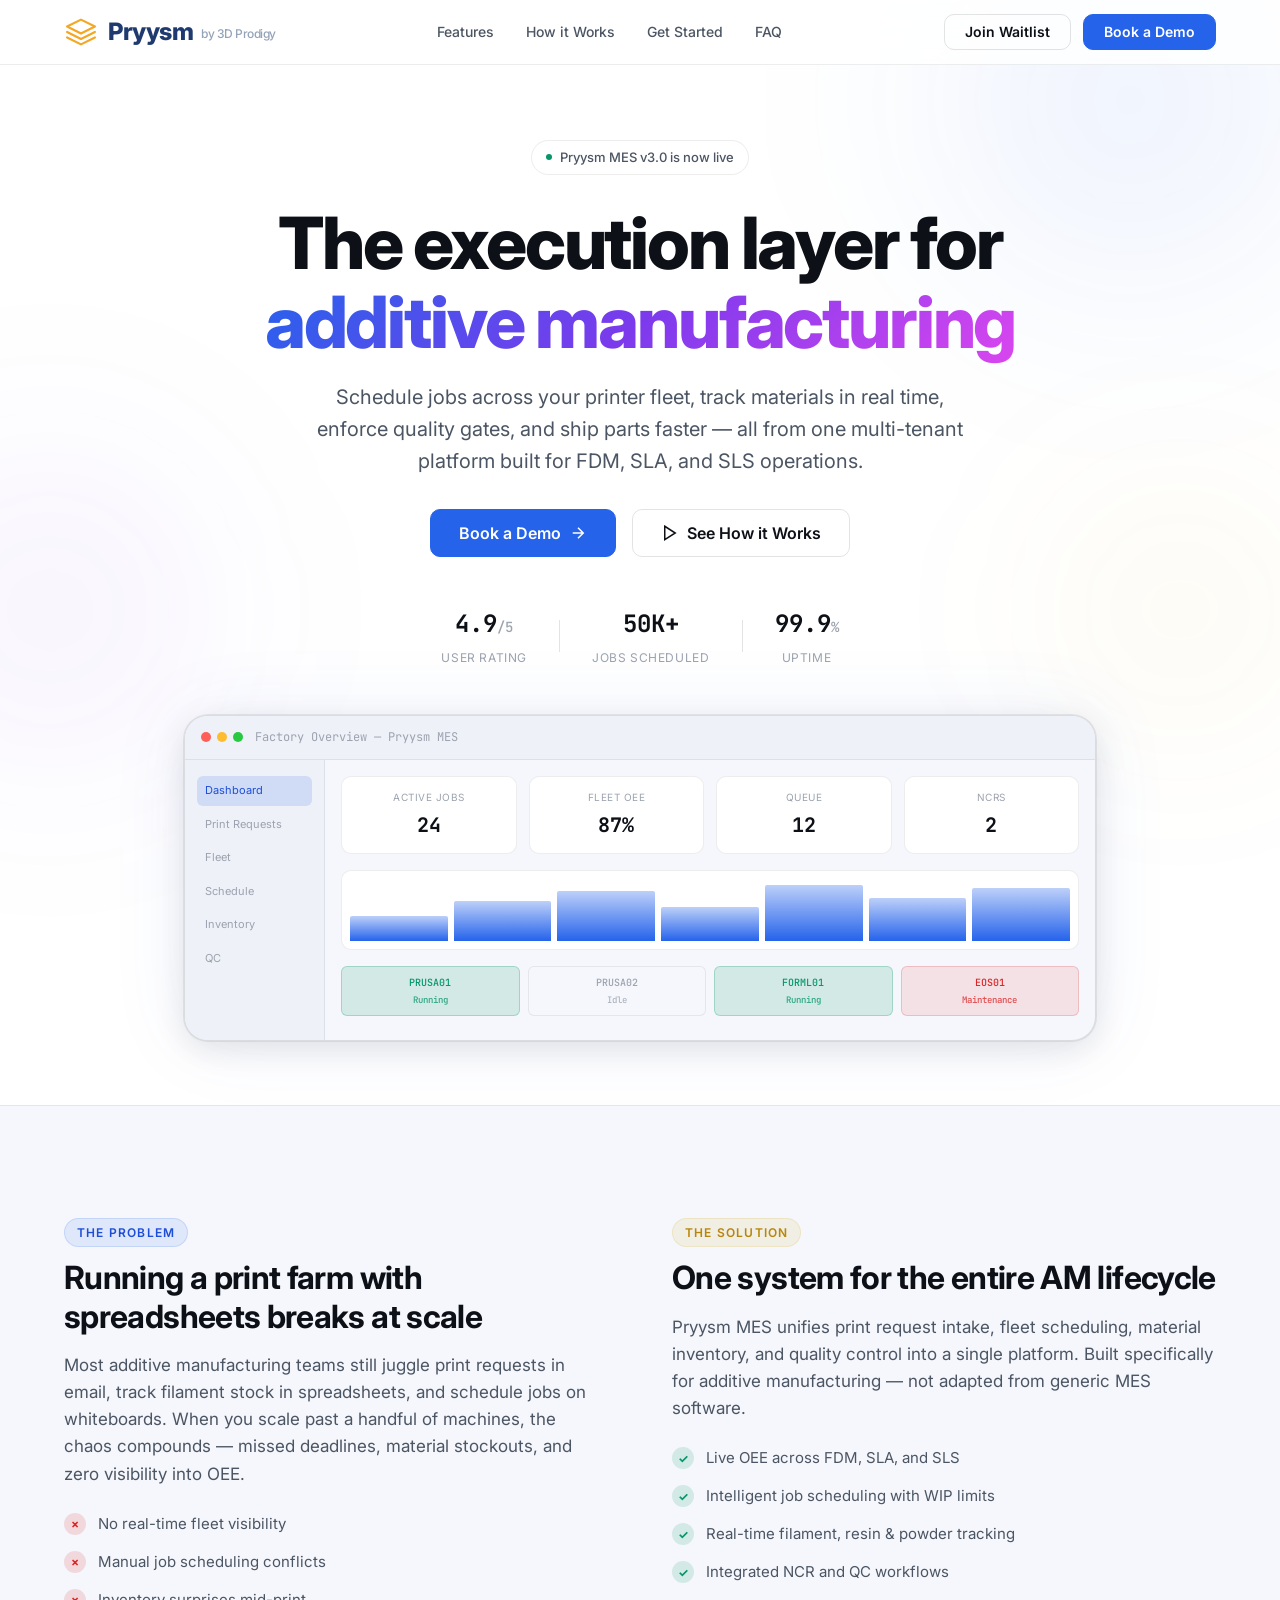
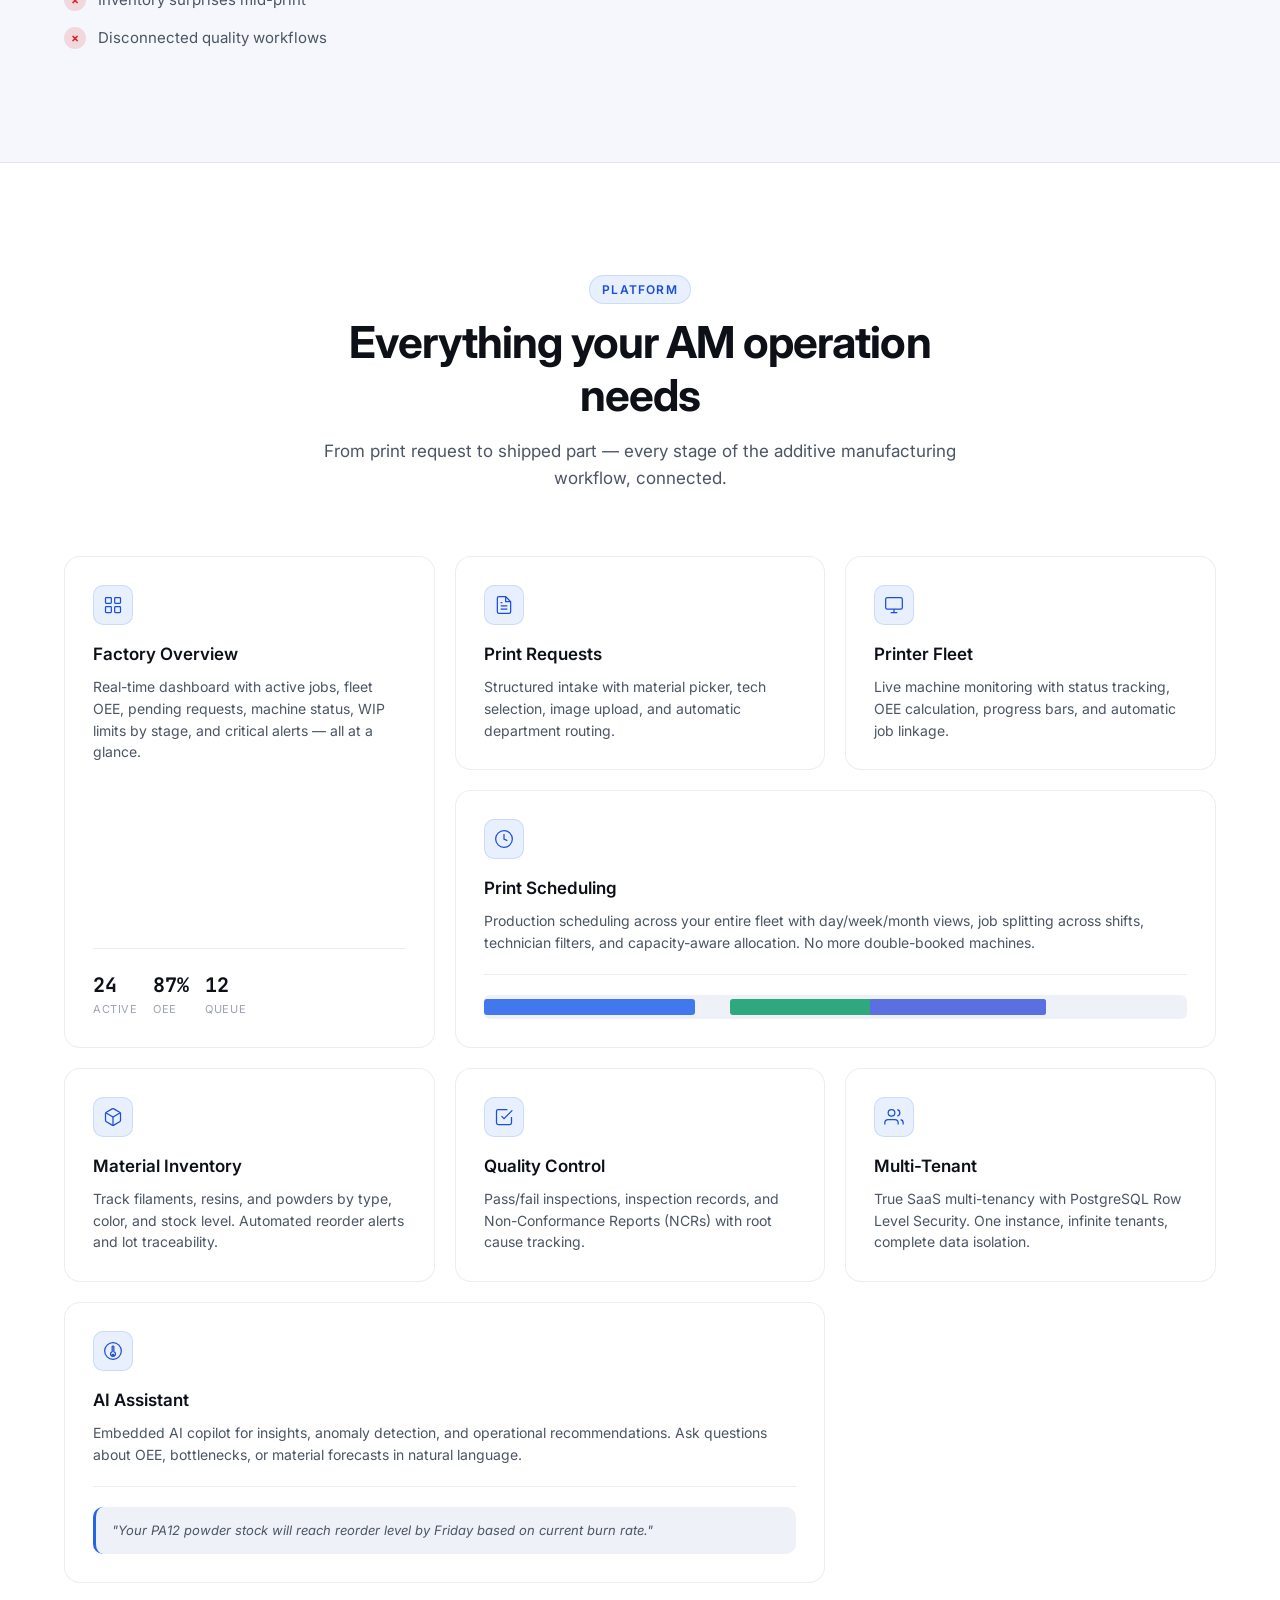
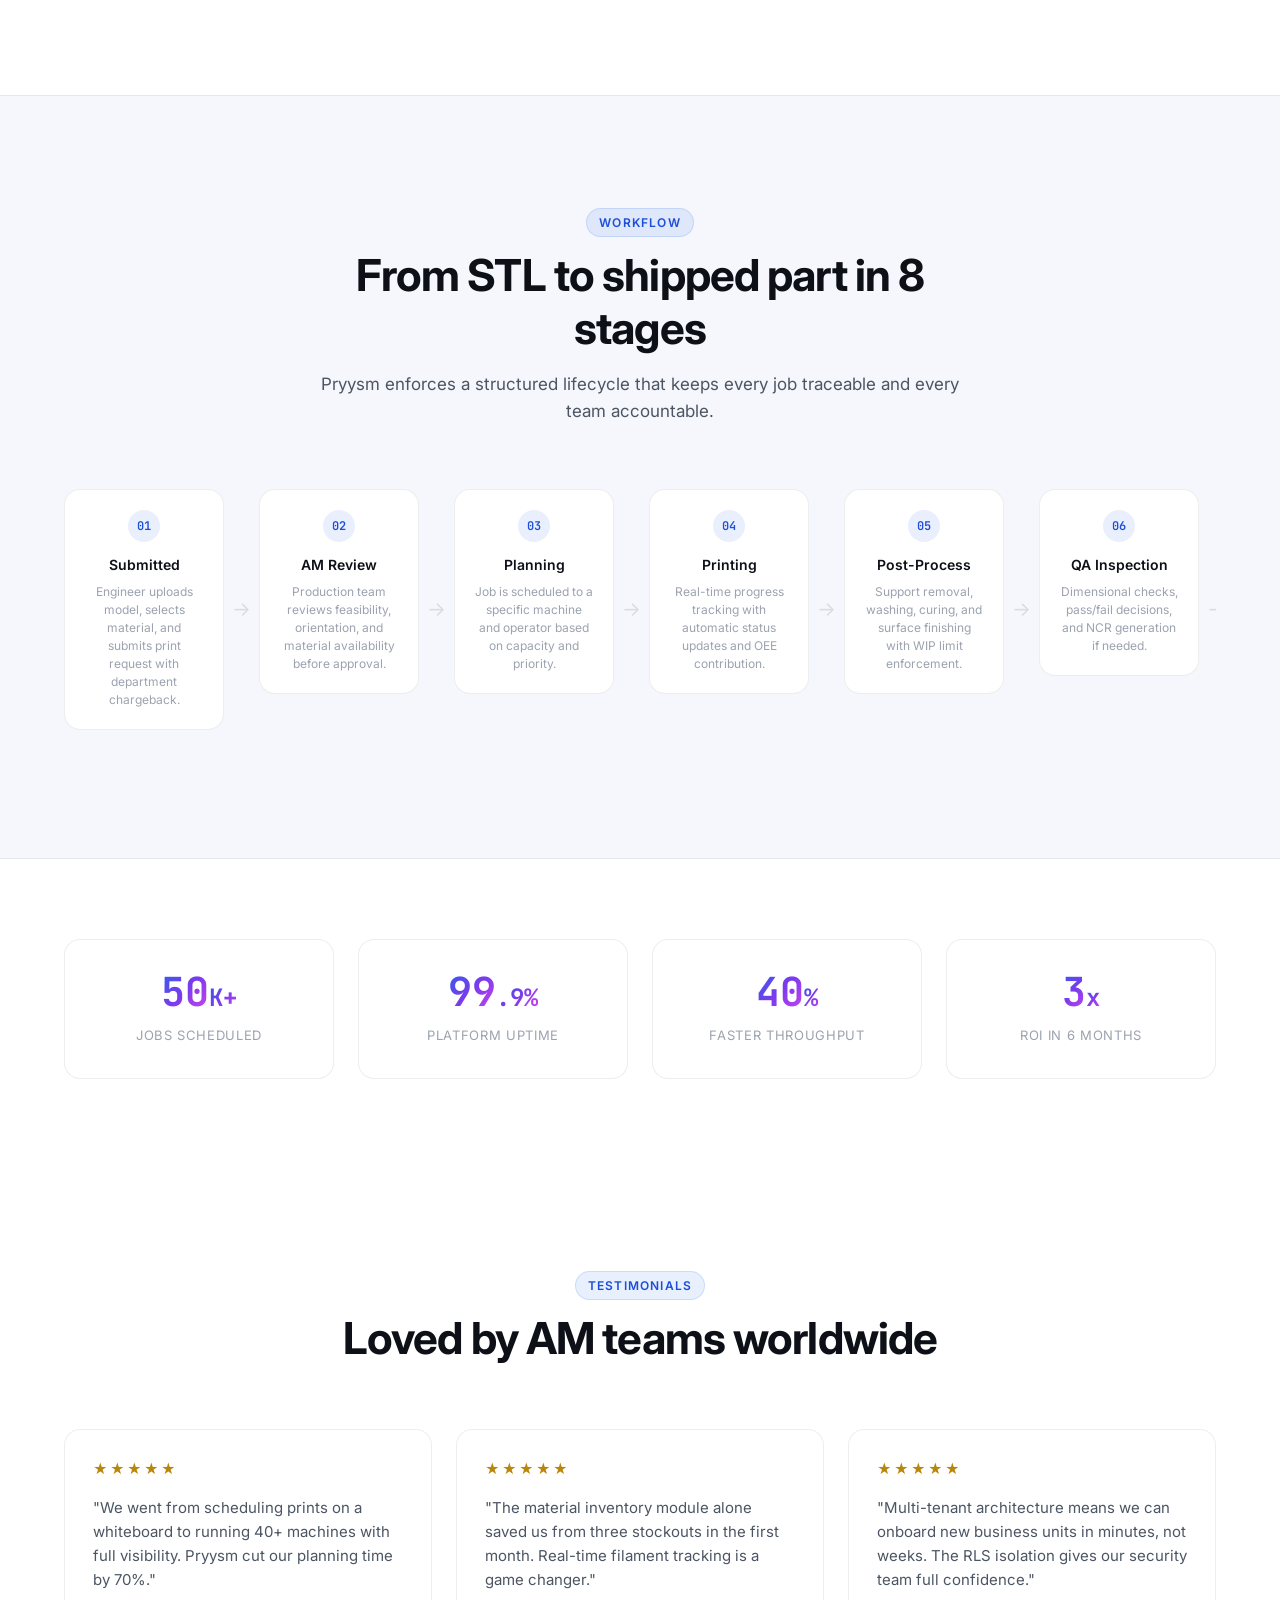
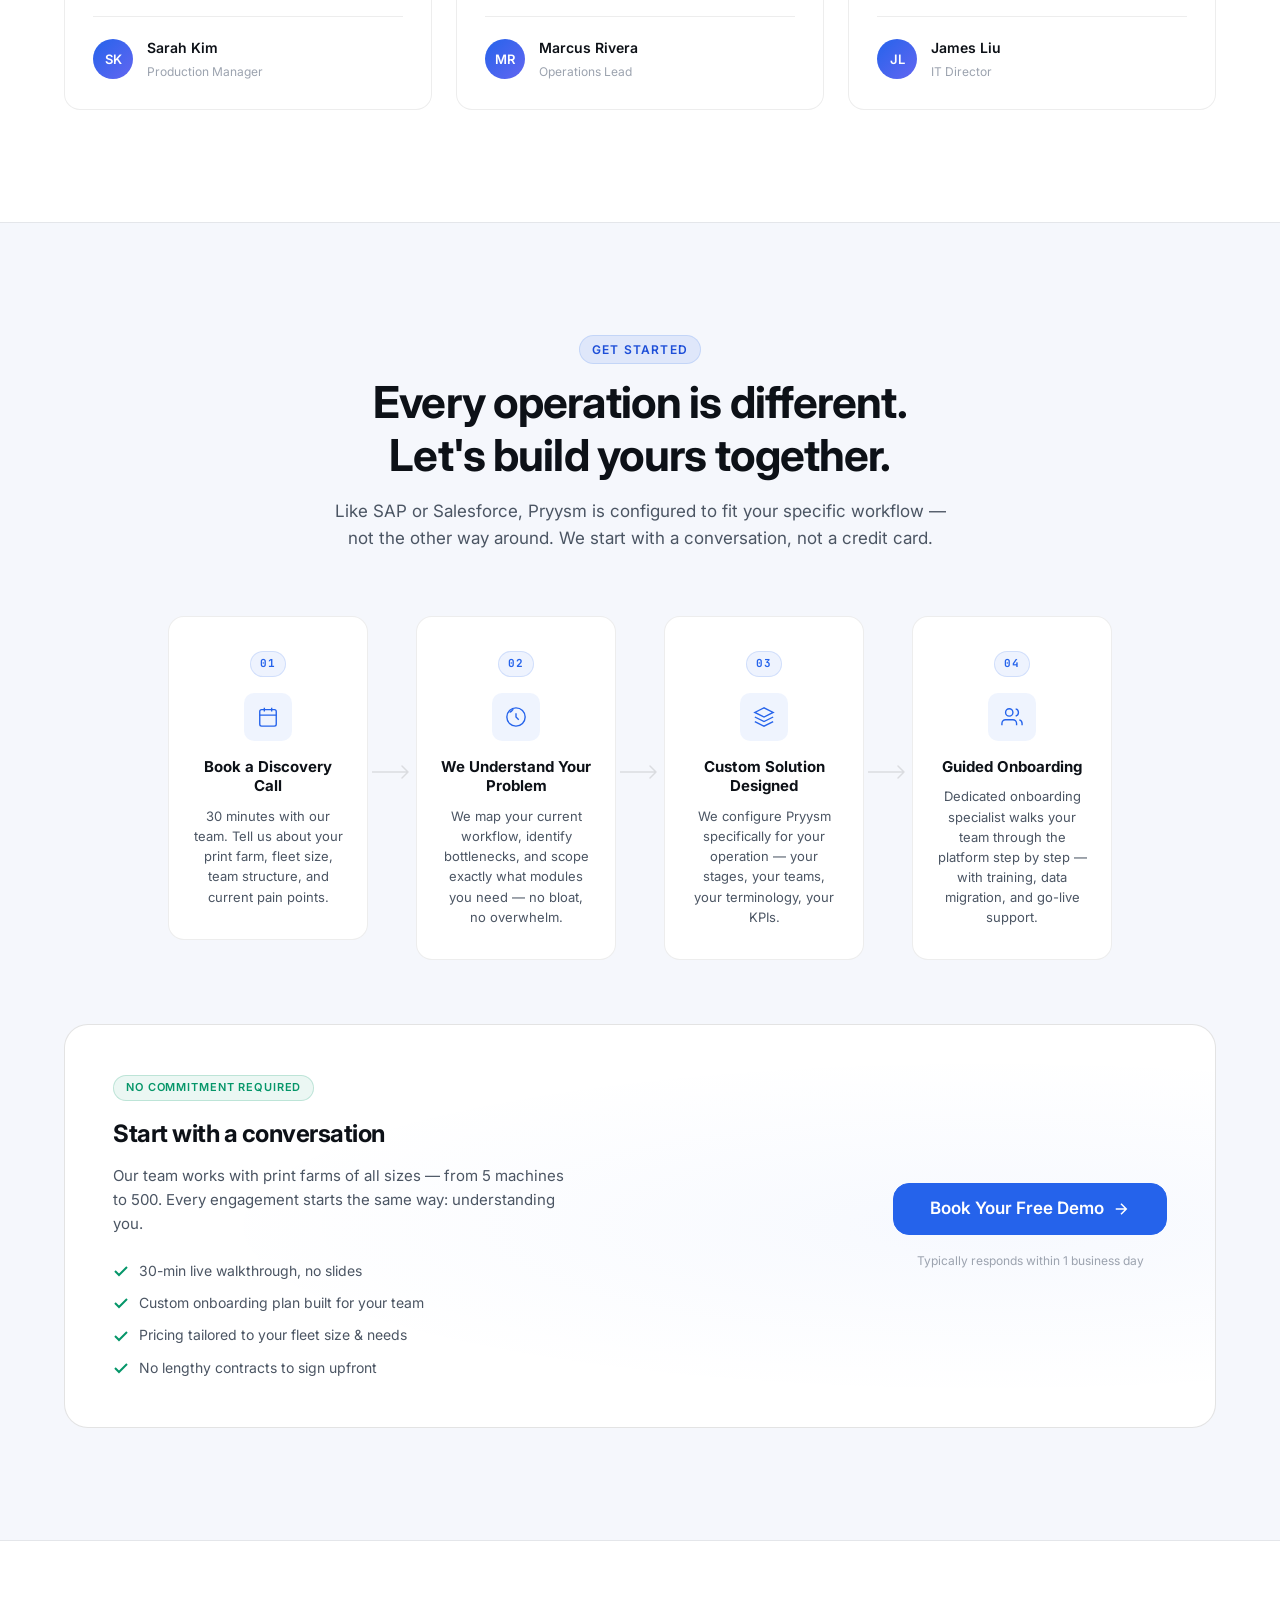
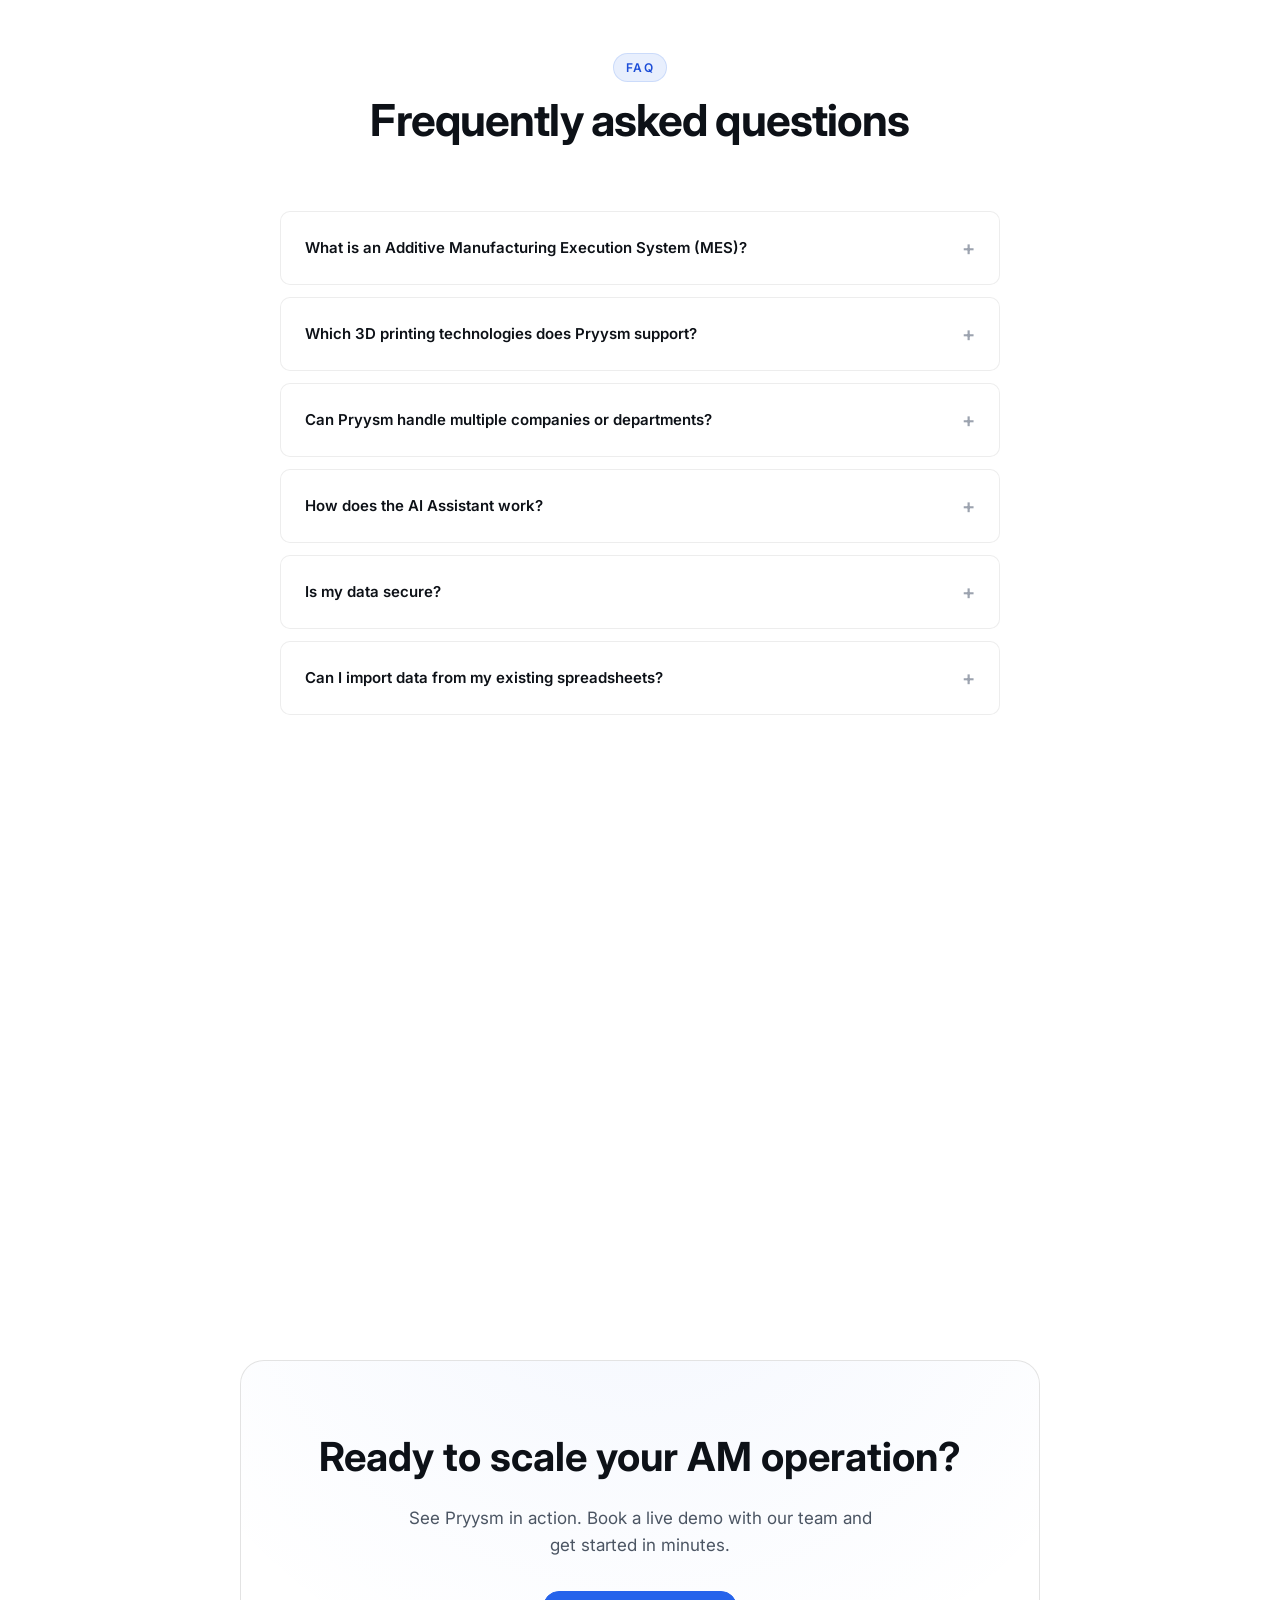
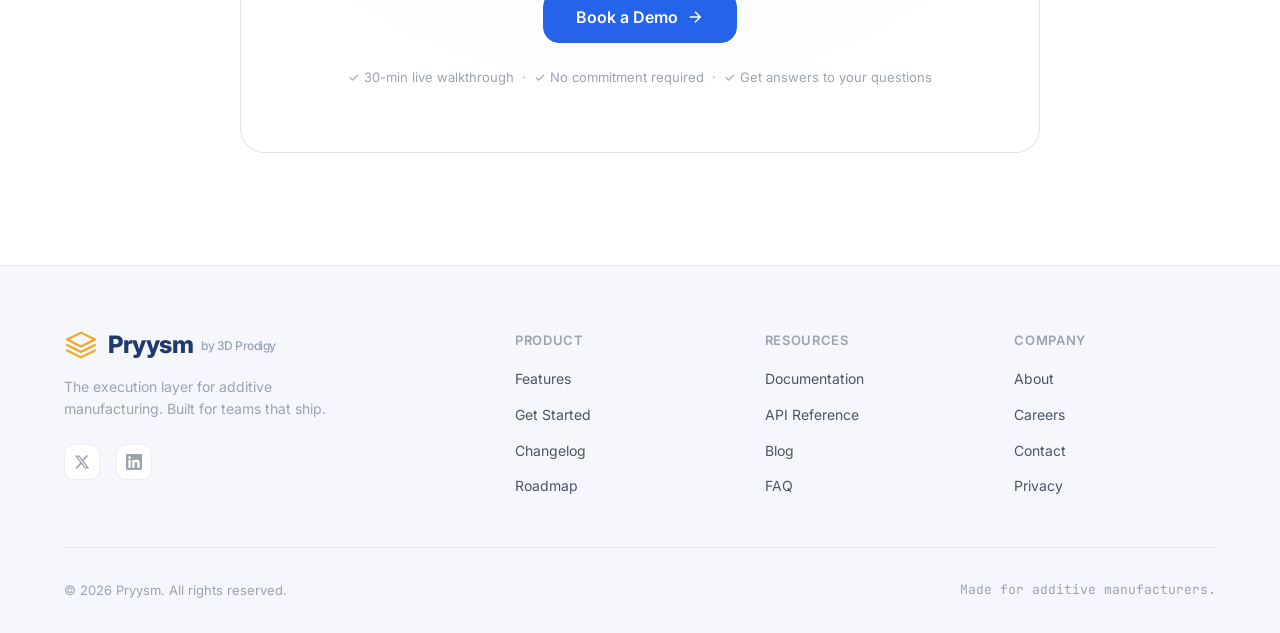
==== commit 7cd2fa21: "Add LaunchList waitlist widget and nav button" ====
--- a/index.html
+++ b/index.html
@@ -149,6 +149,7 @@
     }
     </script>
     <script defer src="/_vercel/insights/script.js"></script>
+    <script src="https://getlaunchlist.com/js/widget.js" defer></script>
 </head>
 <body>
     <!-- Ambient Background Orbs -->
@@ -184,6 +185,7 @@
             </div>
             
             <div class="nav-actions">
+                <a href="#waitlist" class="btn btn-outline glow">Join Waitlist</a>
                 <a href="https://calendly.com/bhavin-lad-3d-prodigy/pryysm-demo" target="_blank" rel="noopener noreferrer" class="btn btn-primary glow">Book a Demo</a>
             </div>
         </div>
@@ -725,6 +727,20 @@
         </div>
     </section>
     
+    <!-- Waitlist Section -->
+    <section class="section waitlist" id="waitlist">
+        <div class="section-container">
+            <div class="section-header" data-animate="fade-up">
+                <span class="section-tag">Early Access</span>
+                <h2 class="section-title">Join the waitlist</h2>
+                <p class="section-desc">Be among the first to experience Pryysm MES. Sign up for early access and exclusive updates.</p>
+            </div>
+            <div class="waitlist-widget-wrapper" data-animate="fade-up">
+                <div class="launchlist-widget" data-key-id="KEqoxH"></div>
+            </div>
+        </div>
+    </section>
+    
     <!-- Final CTA -->
     <section class="section cta" id="cta">
         <div class="section-container">
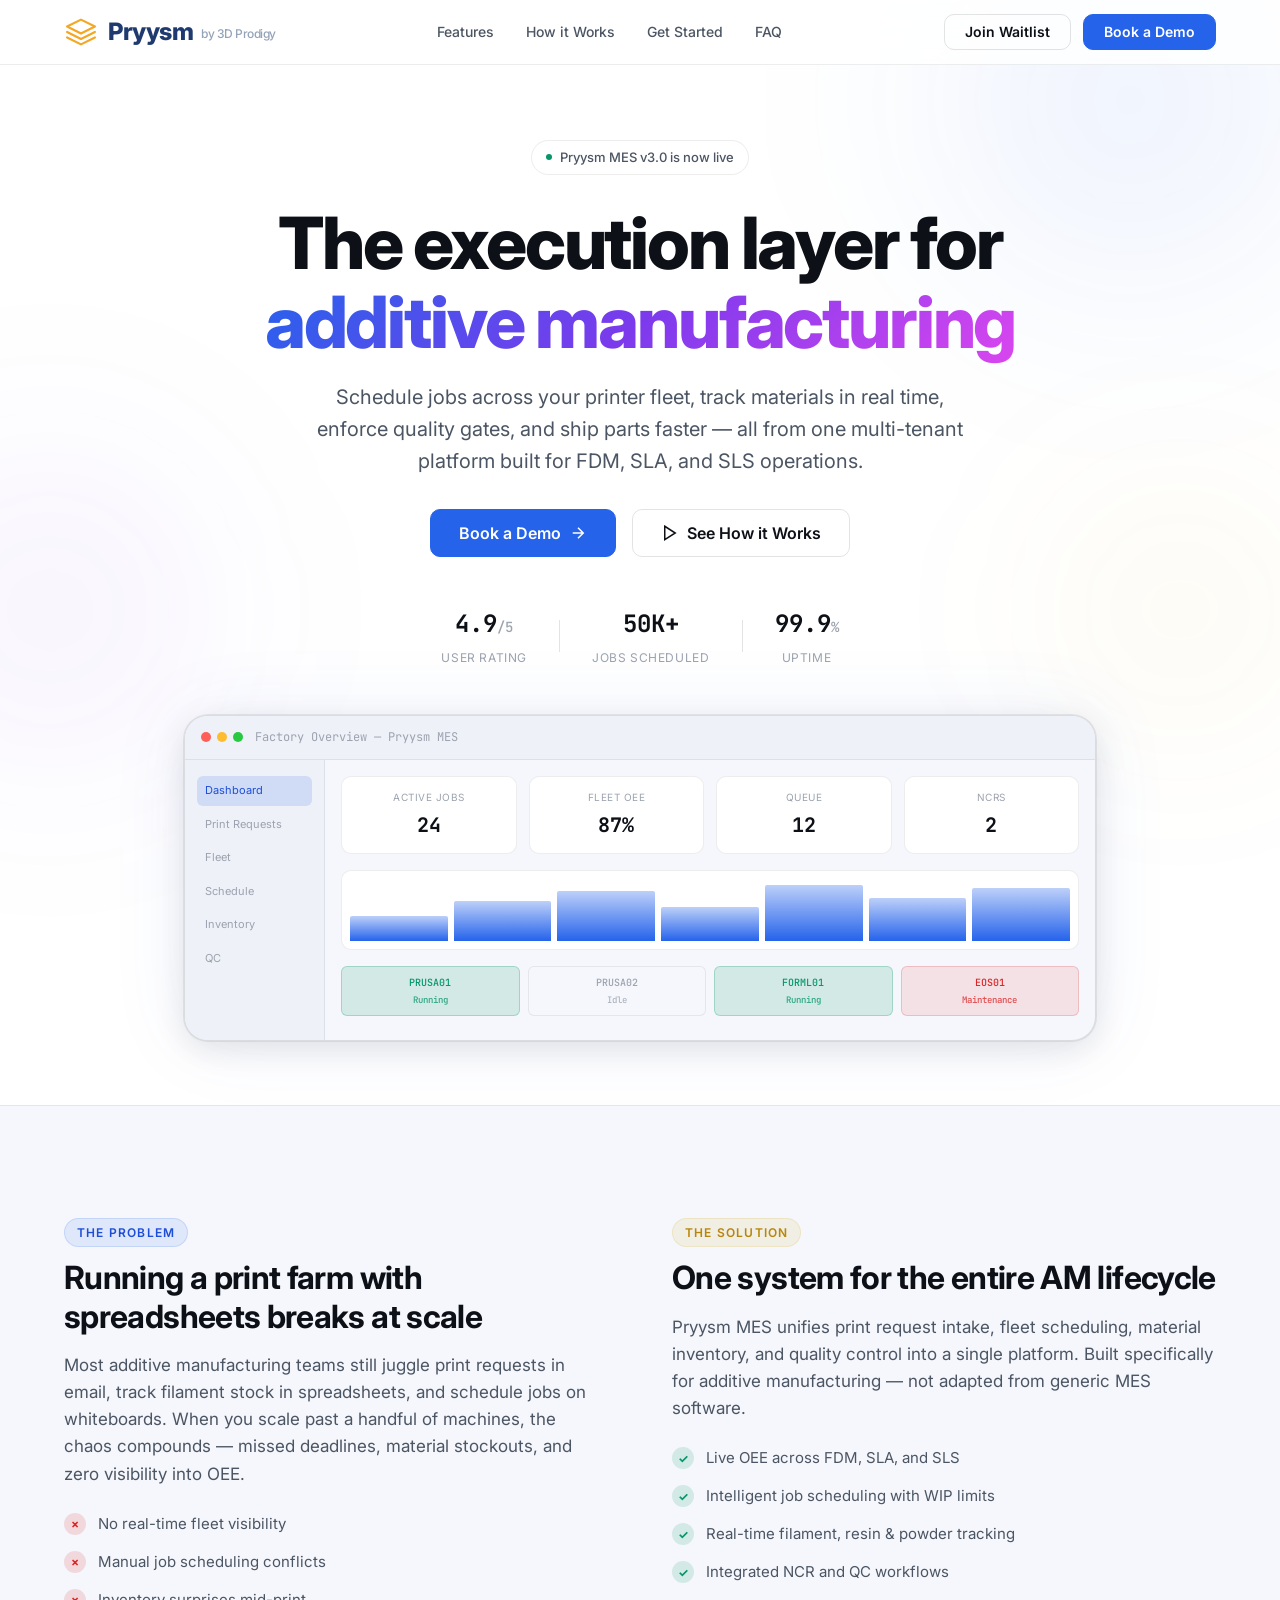
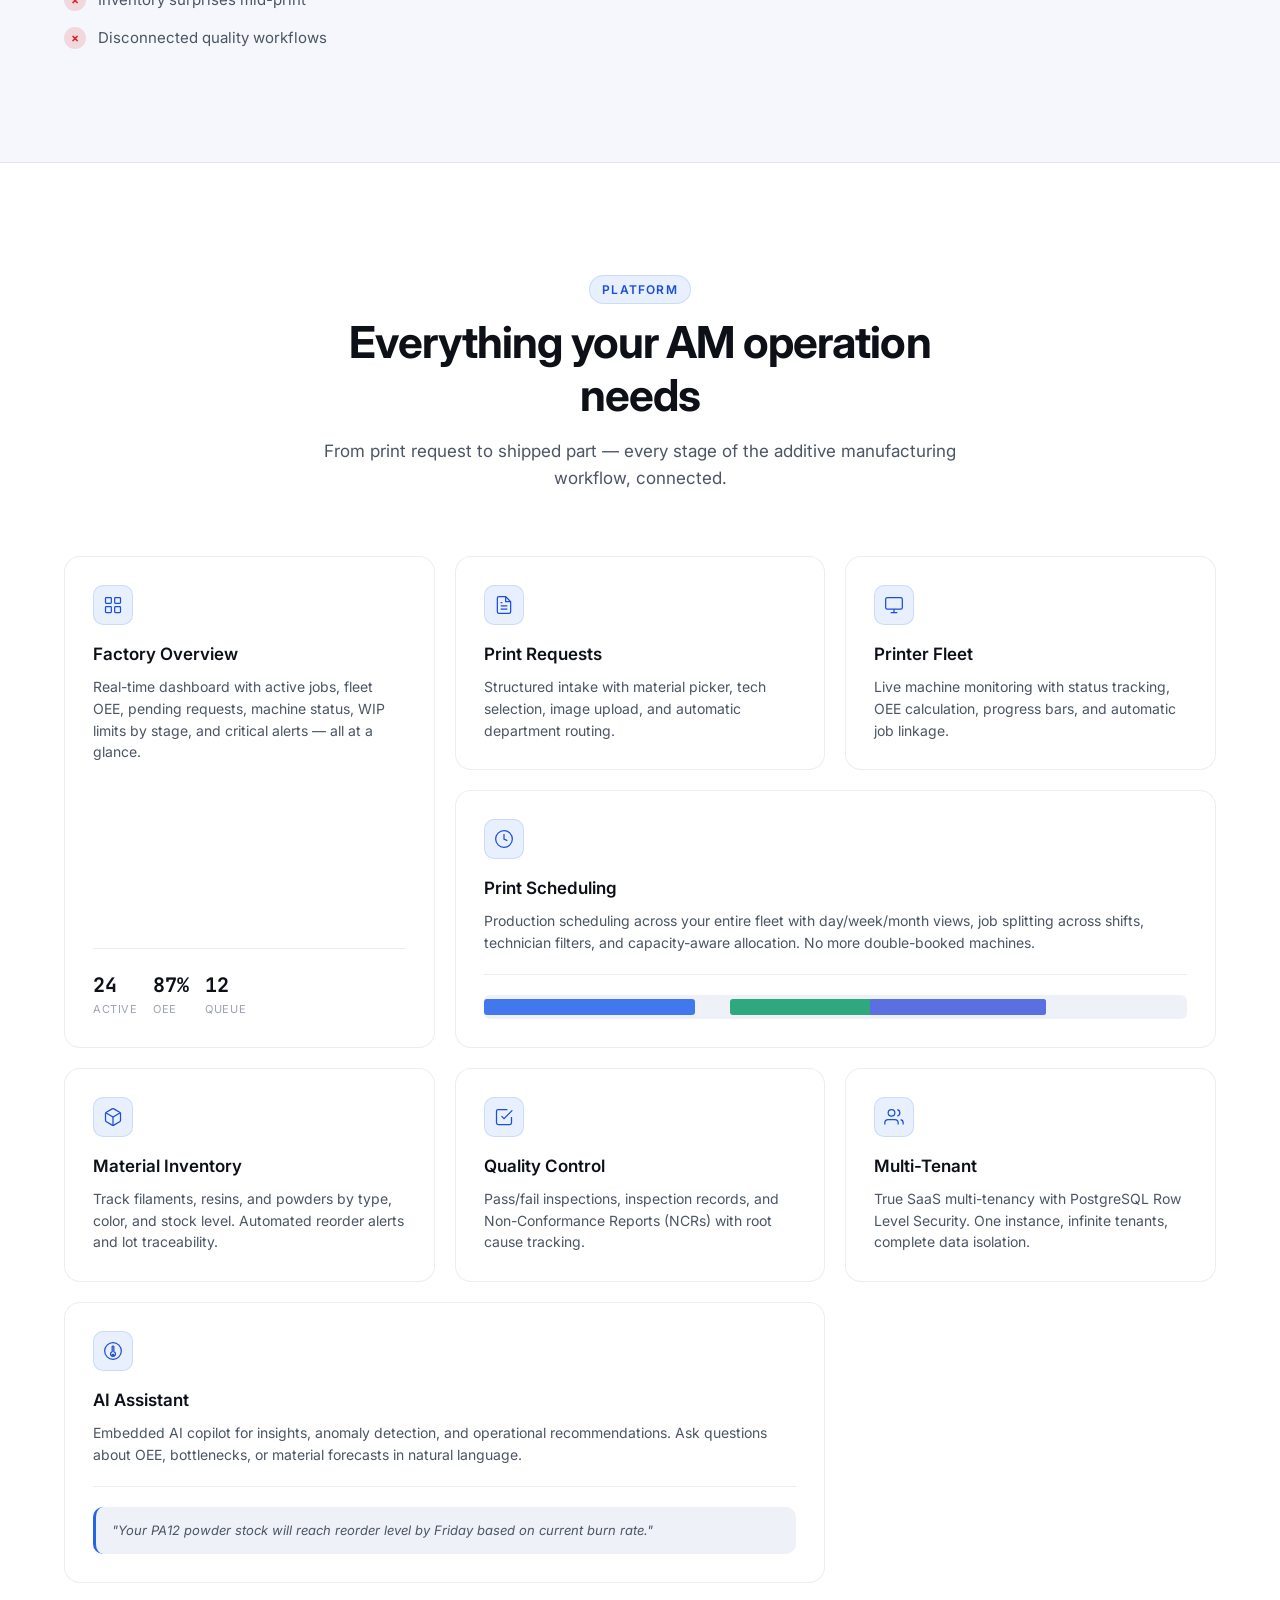
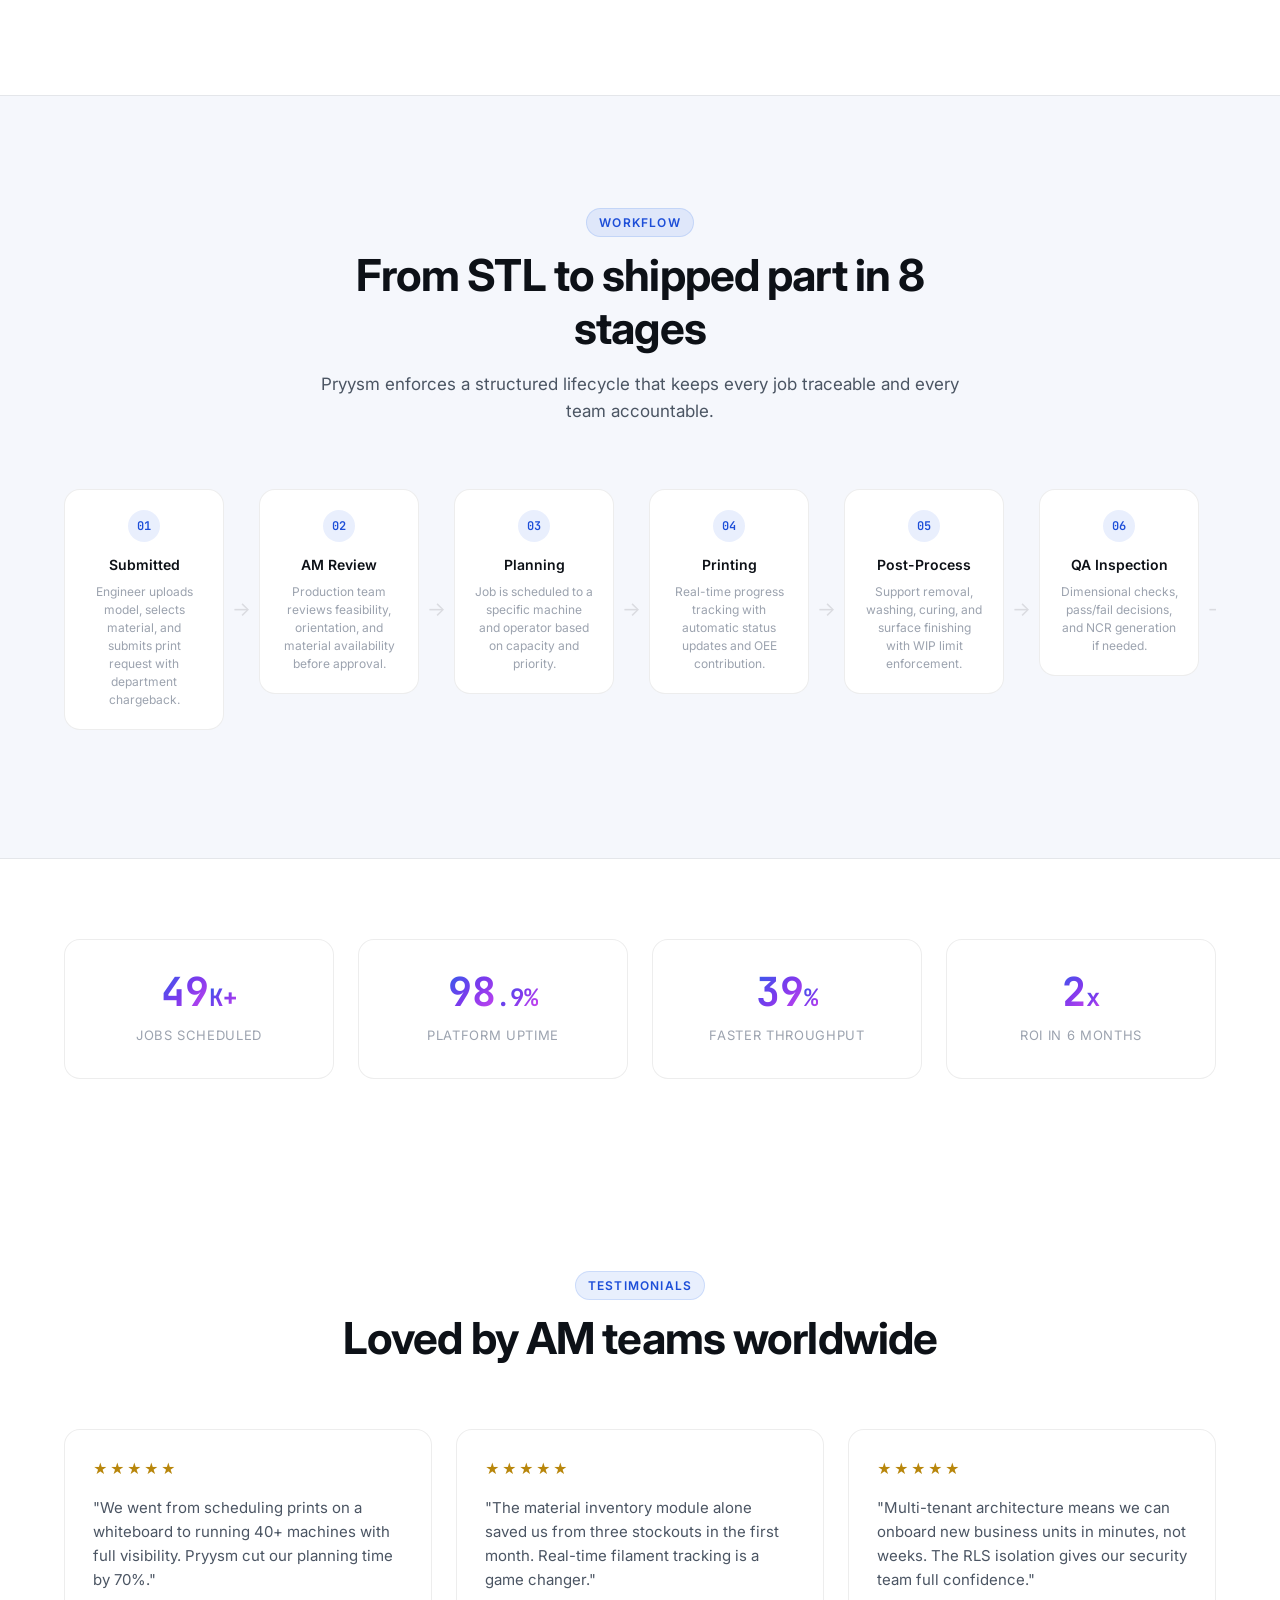
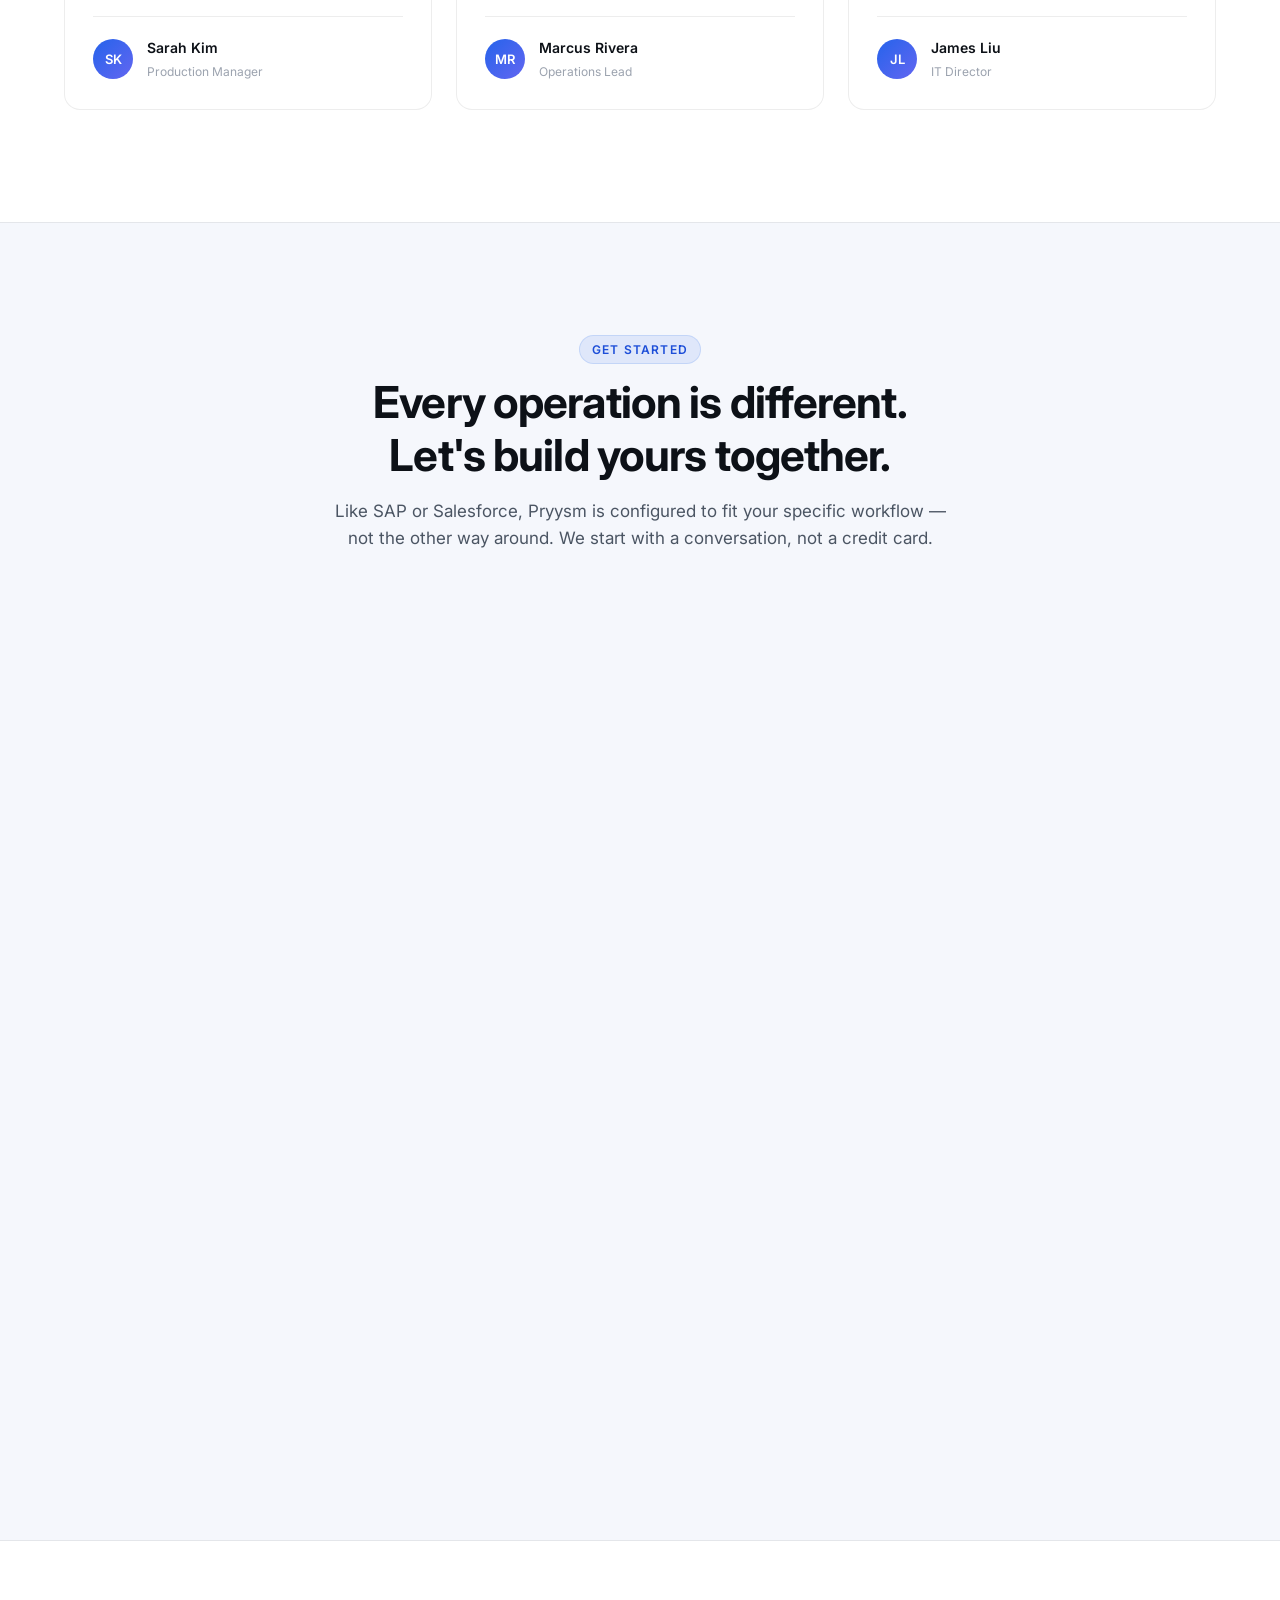
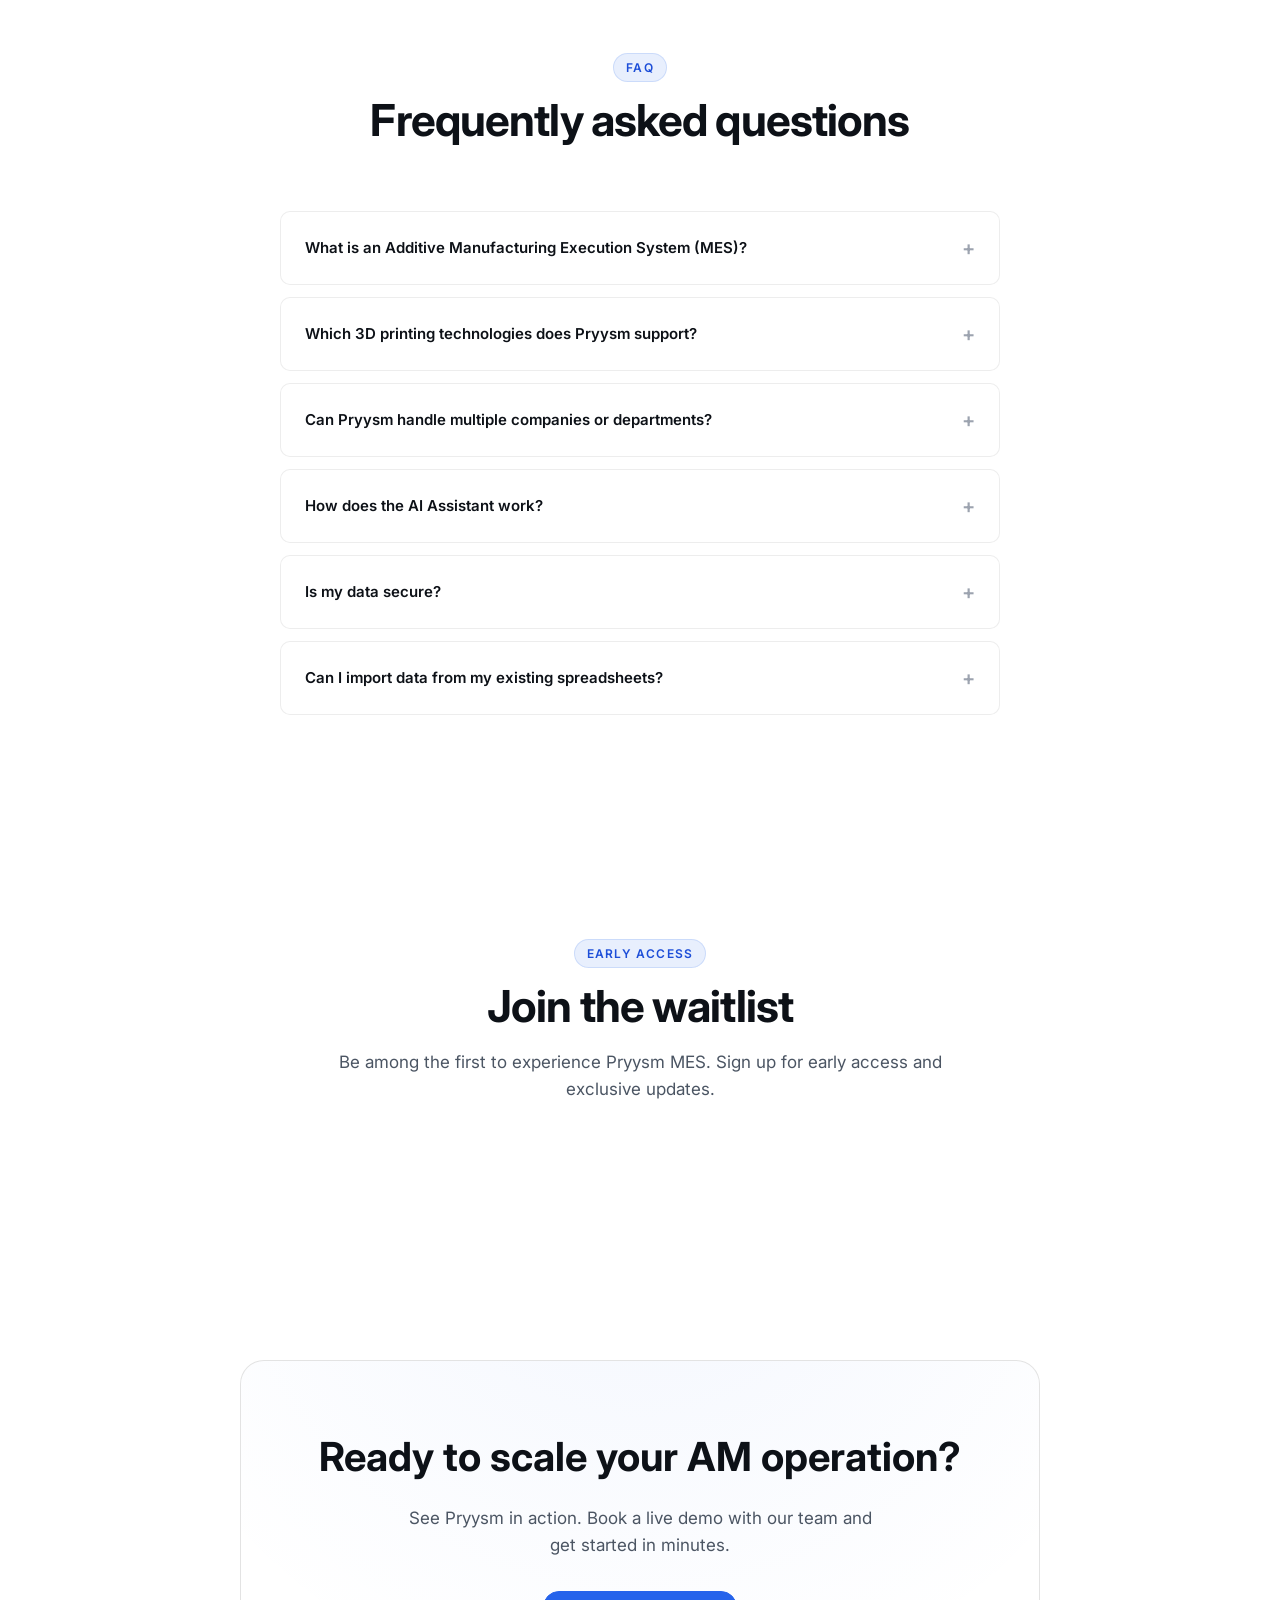
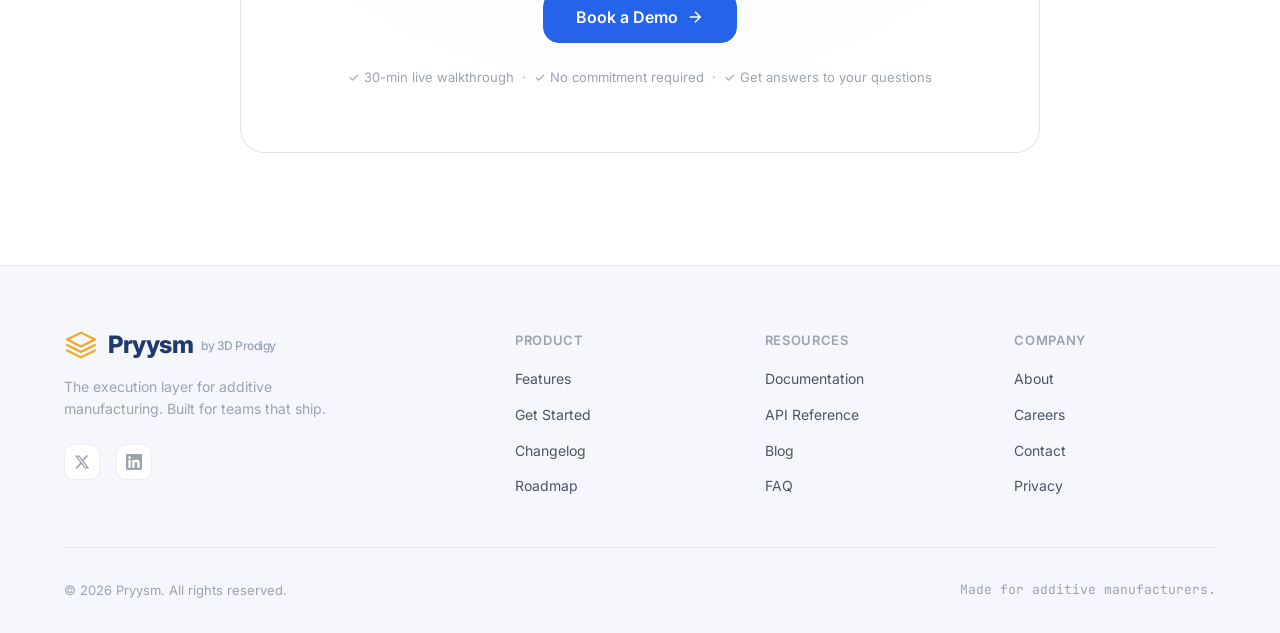
==== commit fc3a3109: "Add blog infrastructure with listing page and styles" ====
--- a/index.html
+++ b/index.html
@@ -795,7 +795,7 @@
                     <ul>
                         <li><a href="#">Documentation</a></li>
                         <li><a href="#">API Reference</a></li>
-                        <li><a href="#">Blog</a></li>
+                        <li><a href="blog.html">Blog</a></li>
                         <li><a href="#faq">FAQ</a></li>
                     </ul>
                 </div>
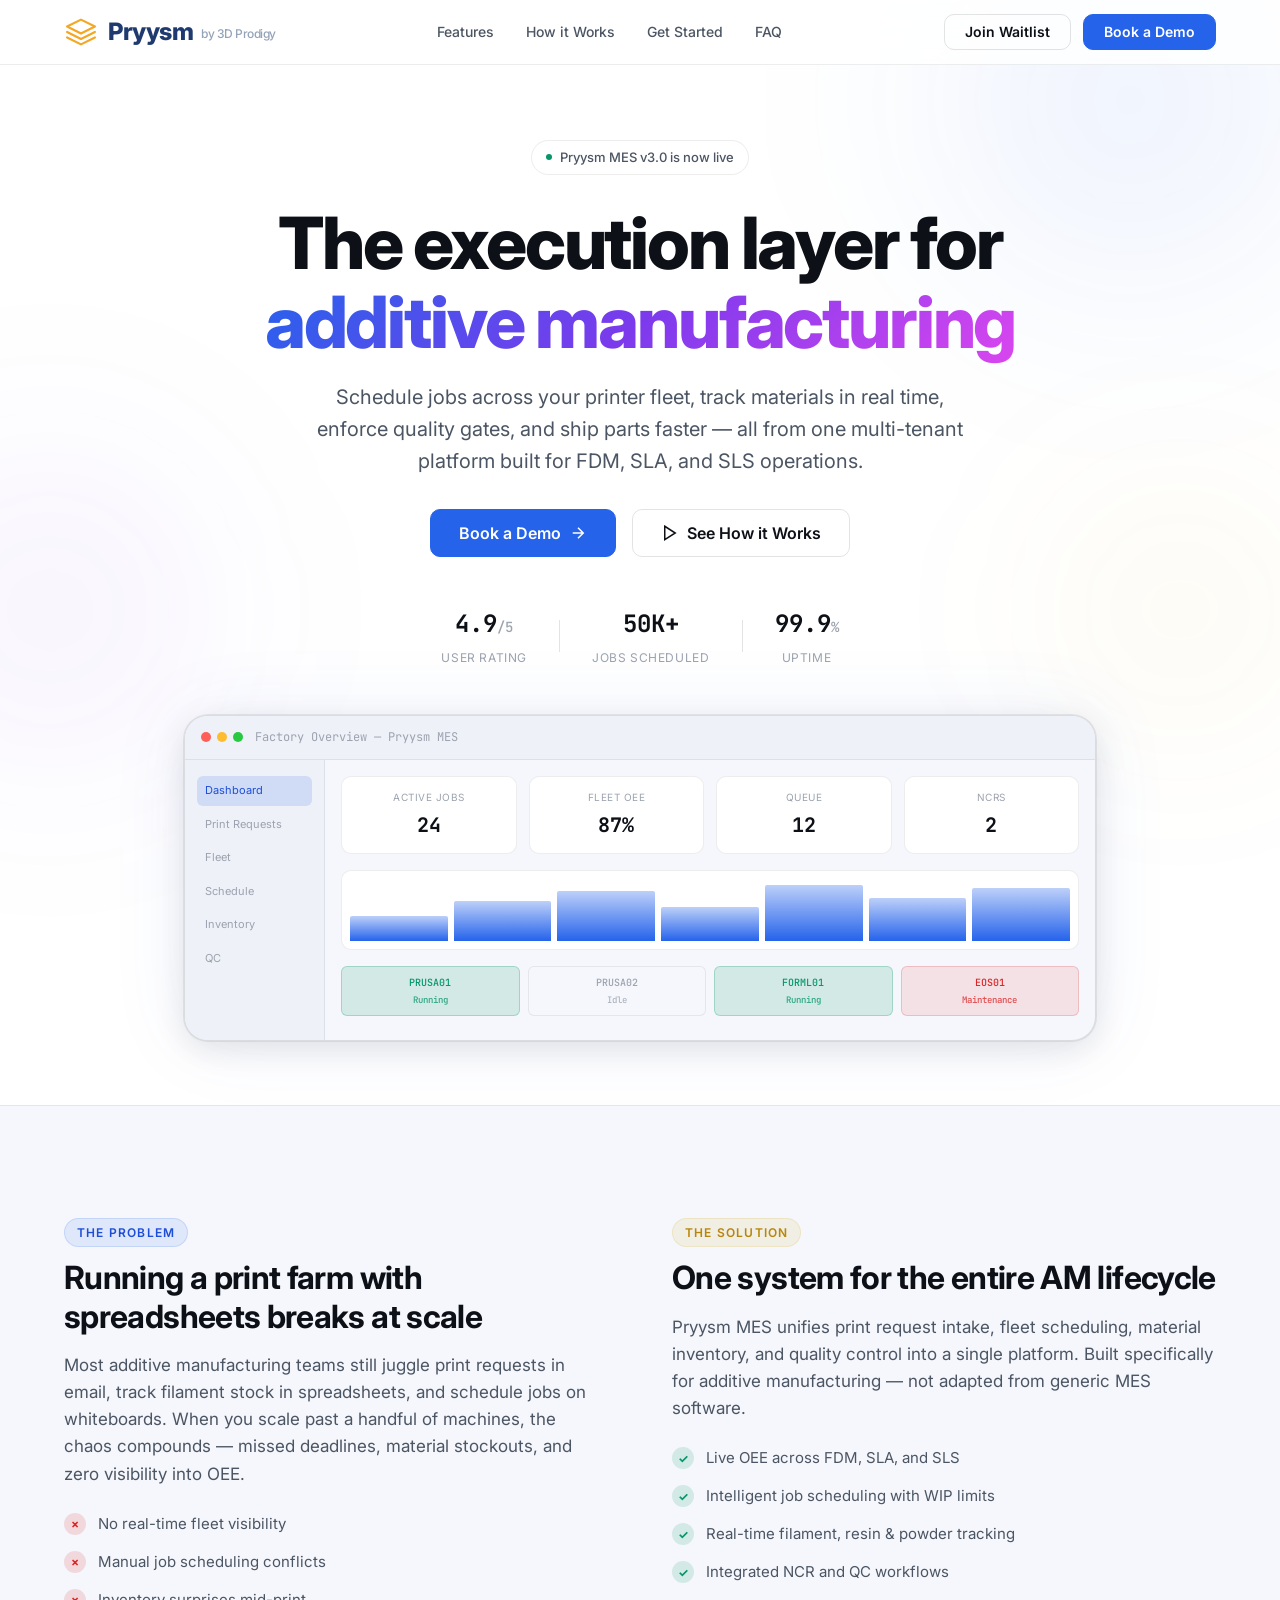
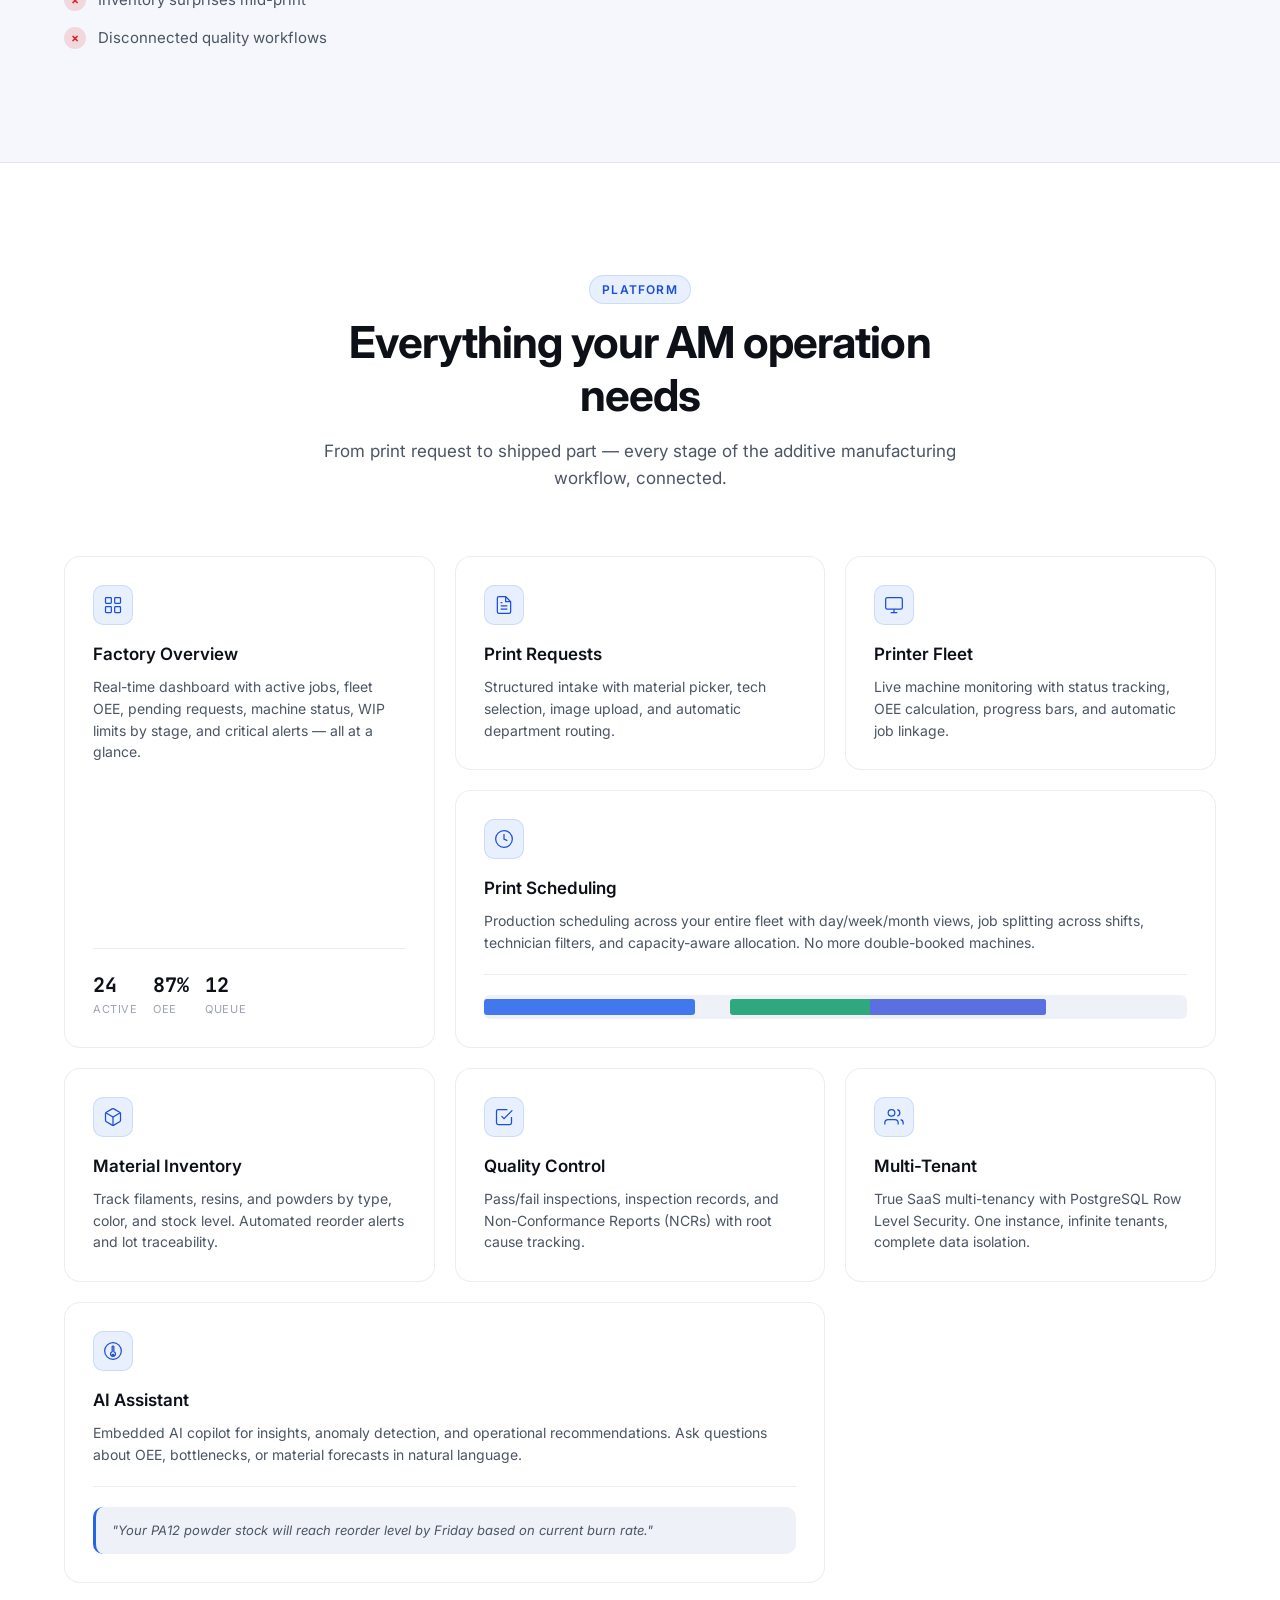
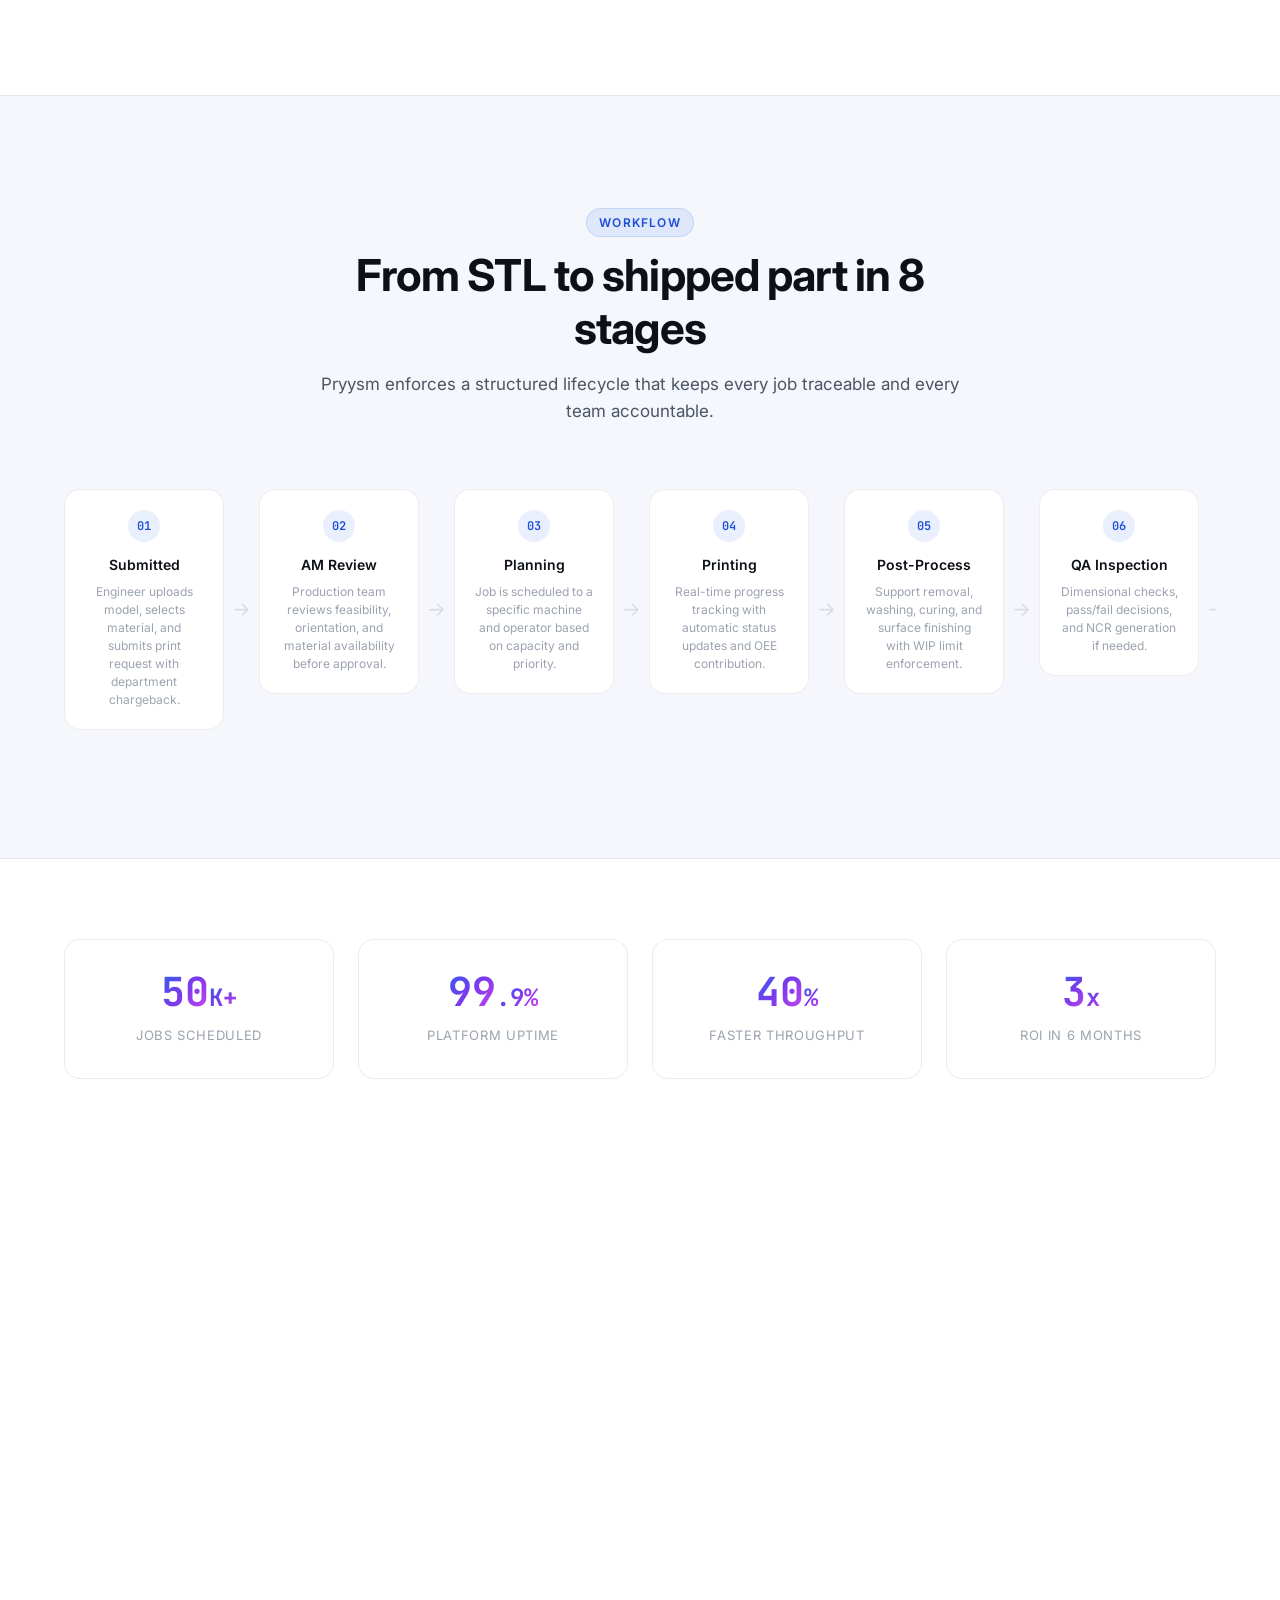
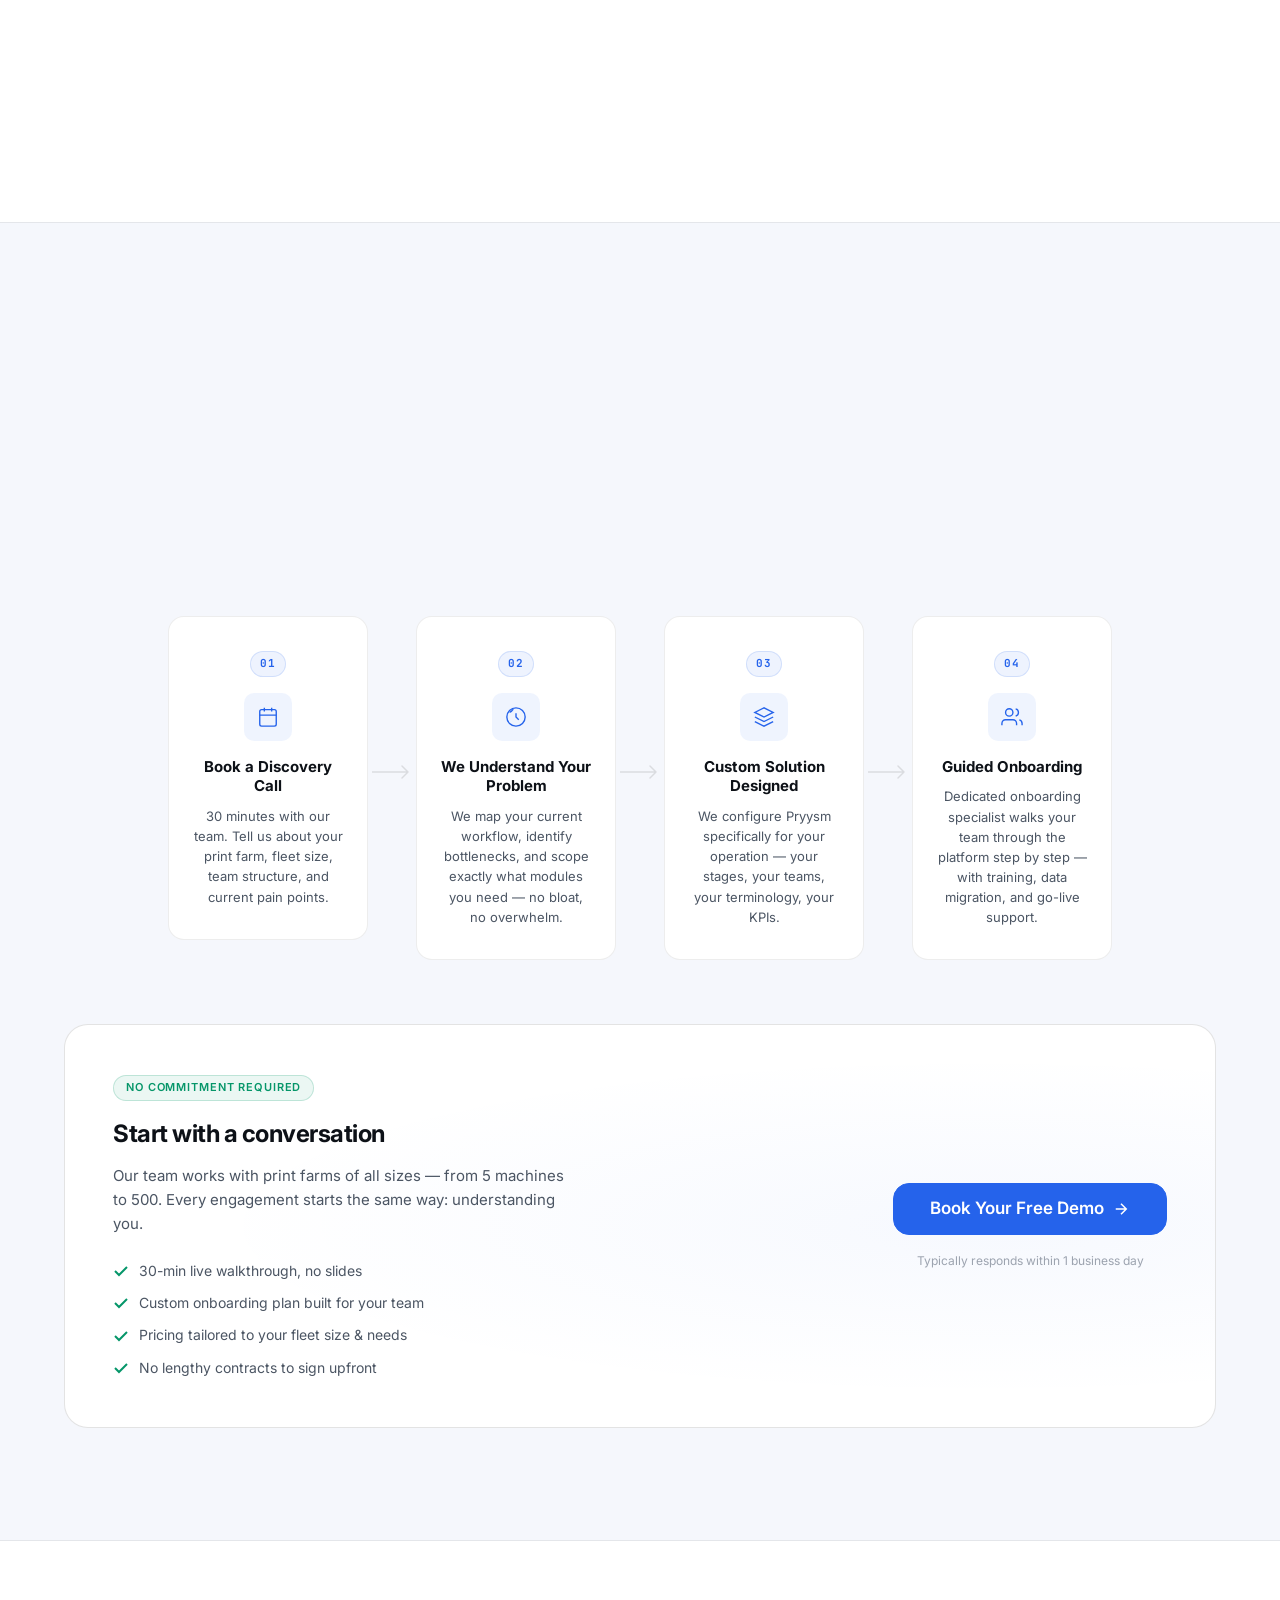
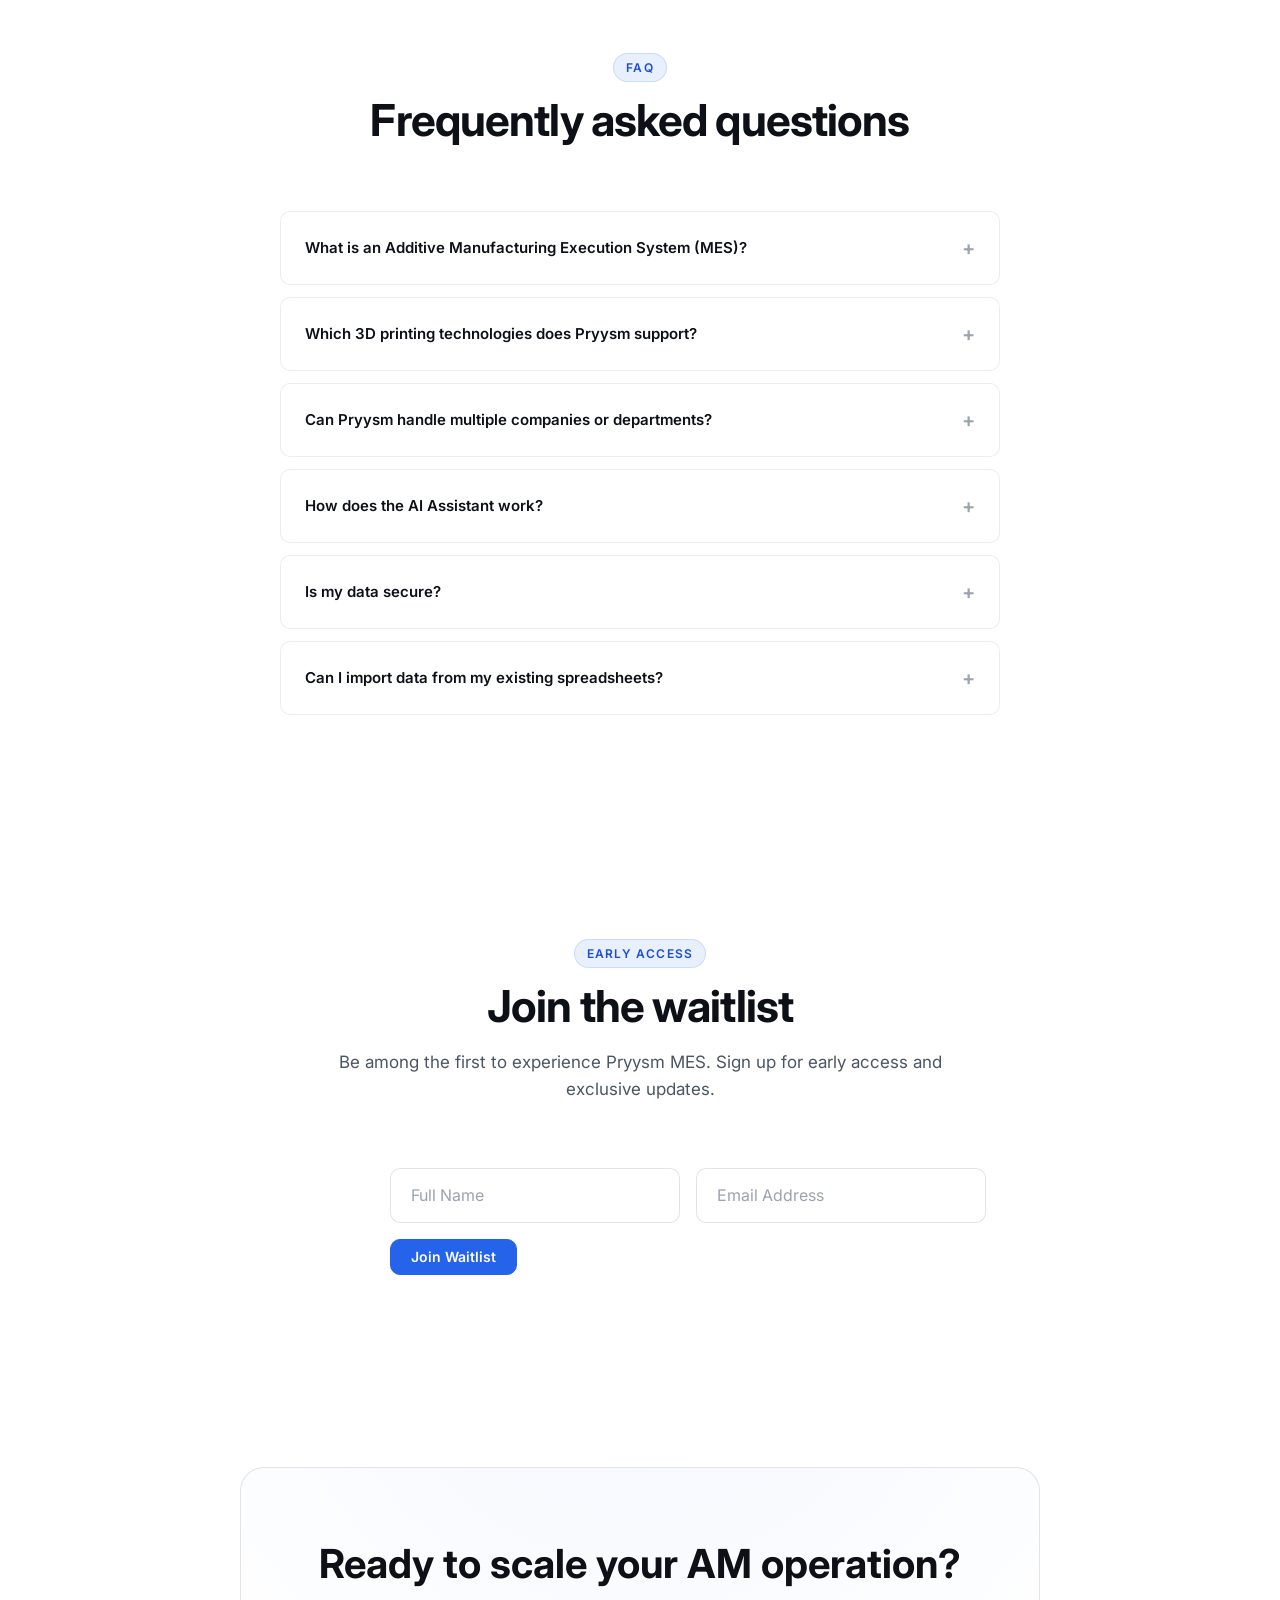
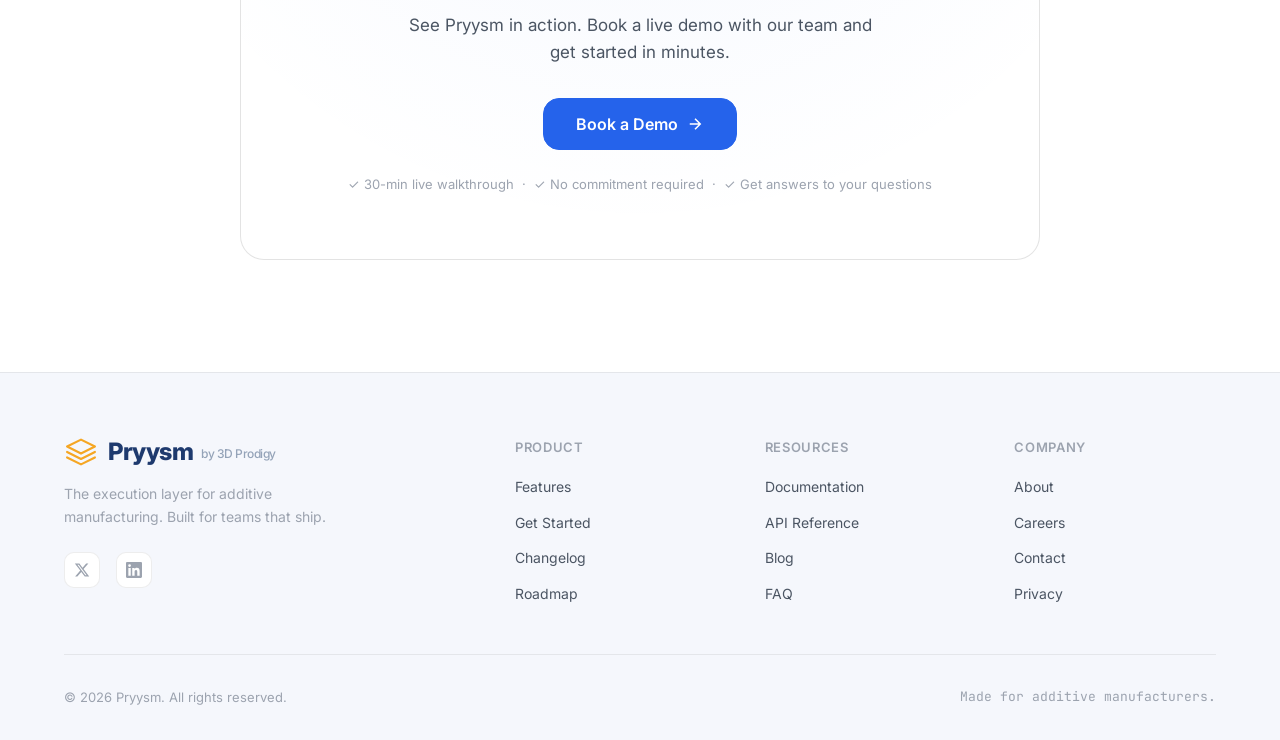
==== commit 76319780: "Integrate custom LaunchList waitlist form" ====
--- a/index.html
+++ b/index.html
@@ -149,7 +149,7 @@
     }
     </script>
     <script defer src="/_vercel/insights/script.js"></script>
-    <script src="https://getlaunchlist.com/js/widget.js" defer></script>
+    <script src="https://getlaunchlist.com/js/widget-diy.js" defer></script>
 </head>
 <body>
     <!-- Ambient Background Orbs -->
@@ -736,7 +736,13 @@
                 <p class="section-desc">Be among the first to experience Pryysm MES. Sign up for early access and exclusive updates.</p>
             </div>
             <div class="waitlist-widget-wrapper" data-animate="fade-up">
-                <div class="launchlist-widget" data-key-id="KEqoxH"></div>
+                <form class="launchlist-form waitlist-form" action="https://getlaunchlist.com/s/KEqoxH" method="POST">
+                    <div class="waitlist-input-group">
+                        <input name="name" type="text" placeholder="Full Name" required>
+                        <input name="email" type="email" placeholder="Email Address" required>
+                    </div>
+                    <button type="submit" class="btn btn-primary glow">Join Waitlist</button>
+                </form>
             </div>
         </div>
     </section>
--- a/css/styles.css
+++ b/css/styles.css
@@ -2092,6 +2092,44 @@
     }
 }
 
+.waitlist-form {
+    max-width: 500px;
+    margin: 0 auto;
+}
+
+.waitlist-input-group {
+    display: flex;
+    gap: 1rem;
+    margin-bottom: 1rem;
+}
+
+.waitlist-input-group input {
+    flex: 1;
+    padding: 0.875rem 1.25rem;
+    border: 1px solid var(--border-default);
+    border-radius: var(--radius-md);
+    background: rgba(255, 255, 255, 0.05);
+    color: var(--text-primary);
+    font-size: 1rem;
+    transition: border-color 0.2s ease, box-shadow 0.2s ease;
+}
+
+.waitlist-input-group input:focus {
+    outline: none;
+    border-color: var(--accent);
+    box-shadow: 0 0 0 3px var(--accent-glow);
+}
+
+.waitlist-input-group input::placeholder {
+    color: var(--text-muted);
+}
+
+@media (max-width: 640px) {
+    .waitlist-input-group {
+        flex-direction: column;
+    }
+}
+
 /* Print styles */
 @media print {
     .nav,
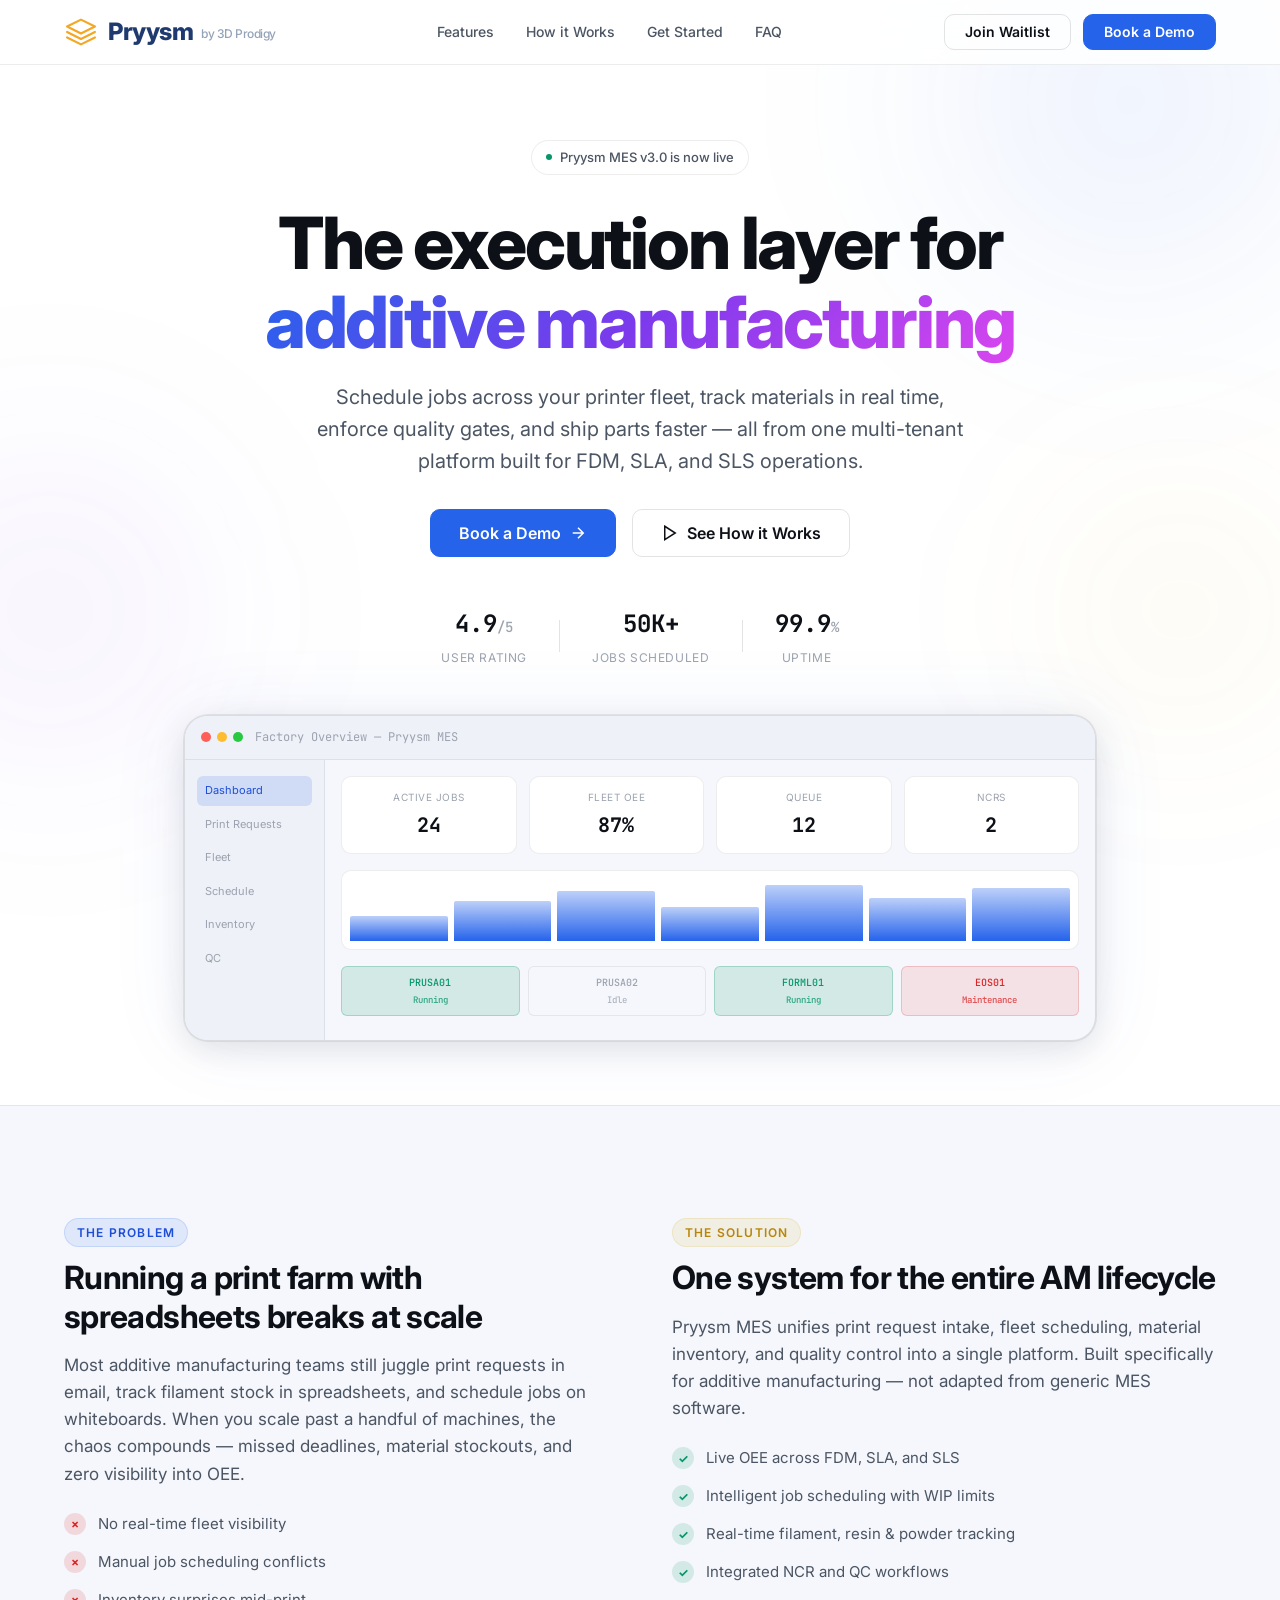
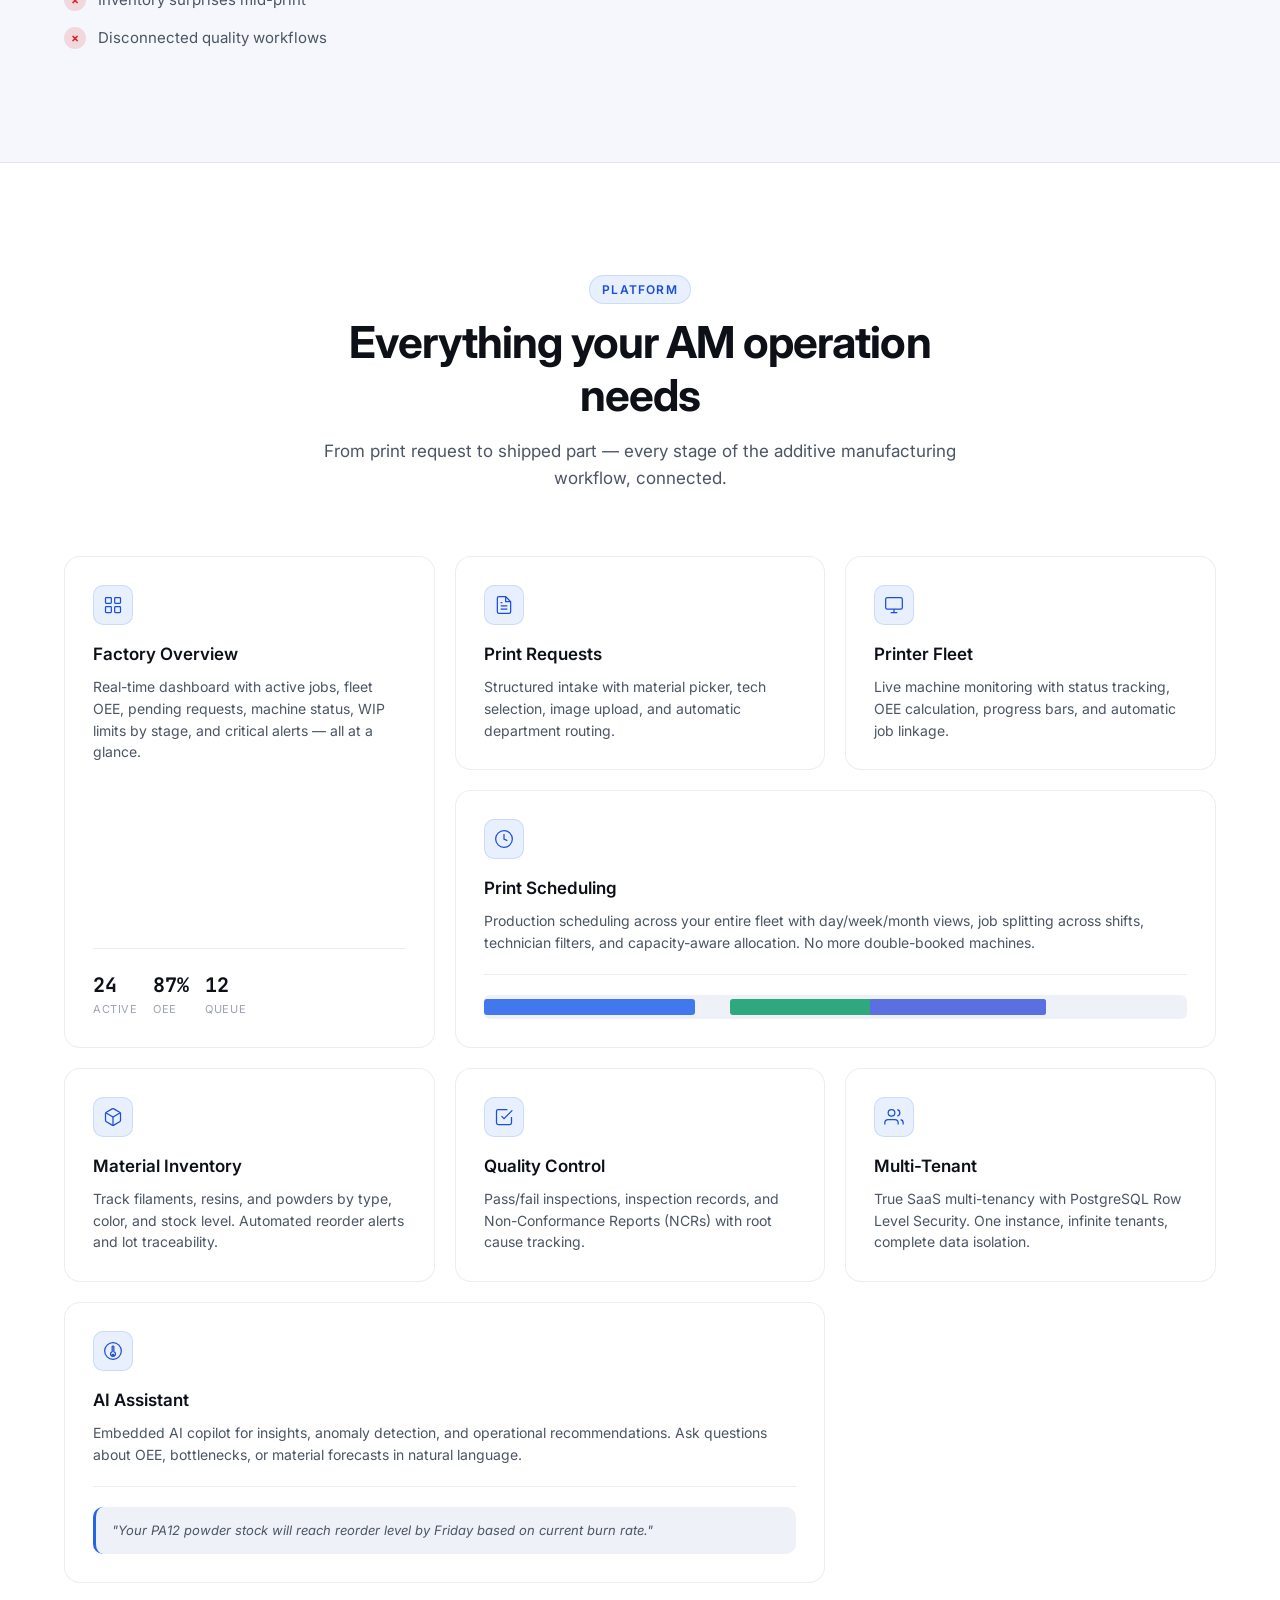
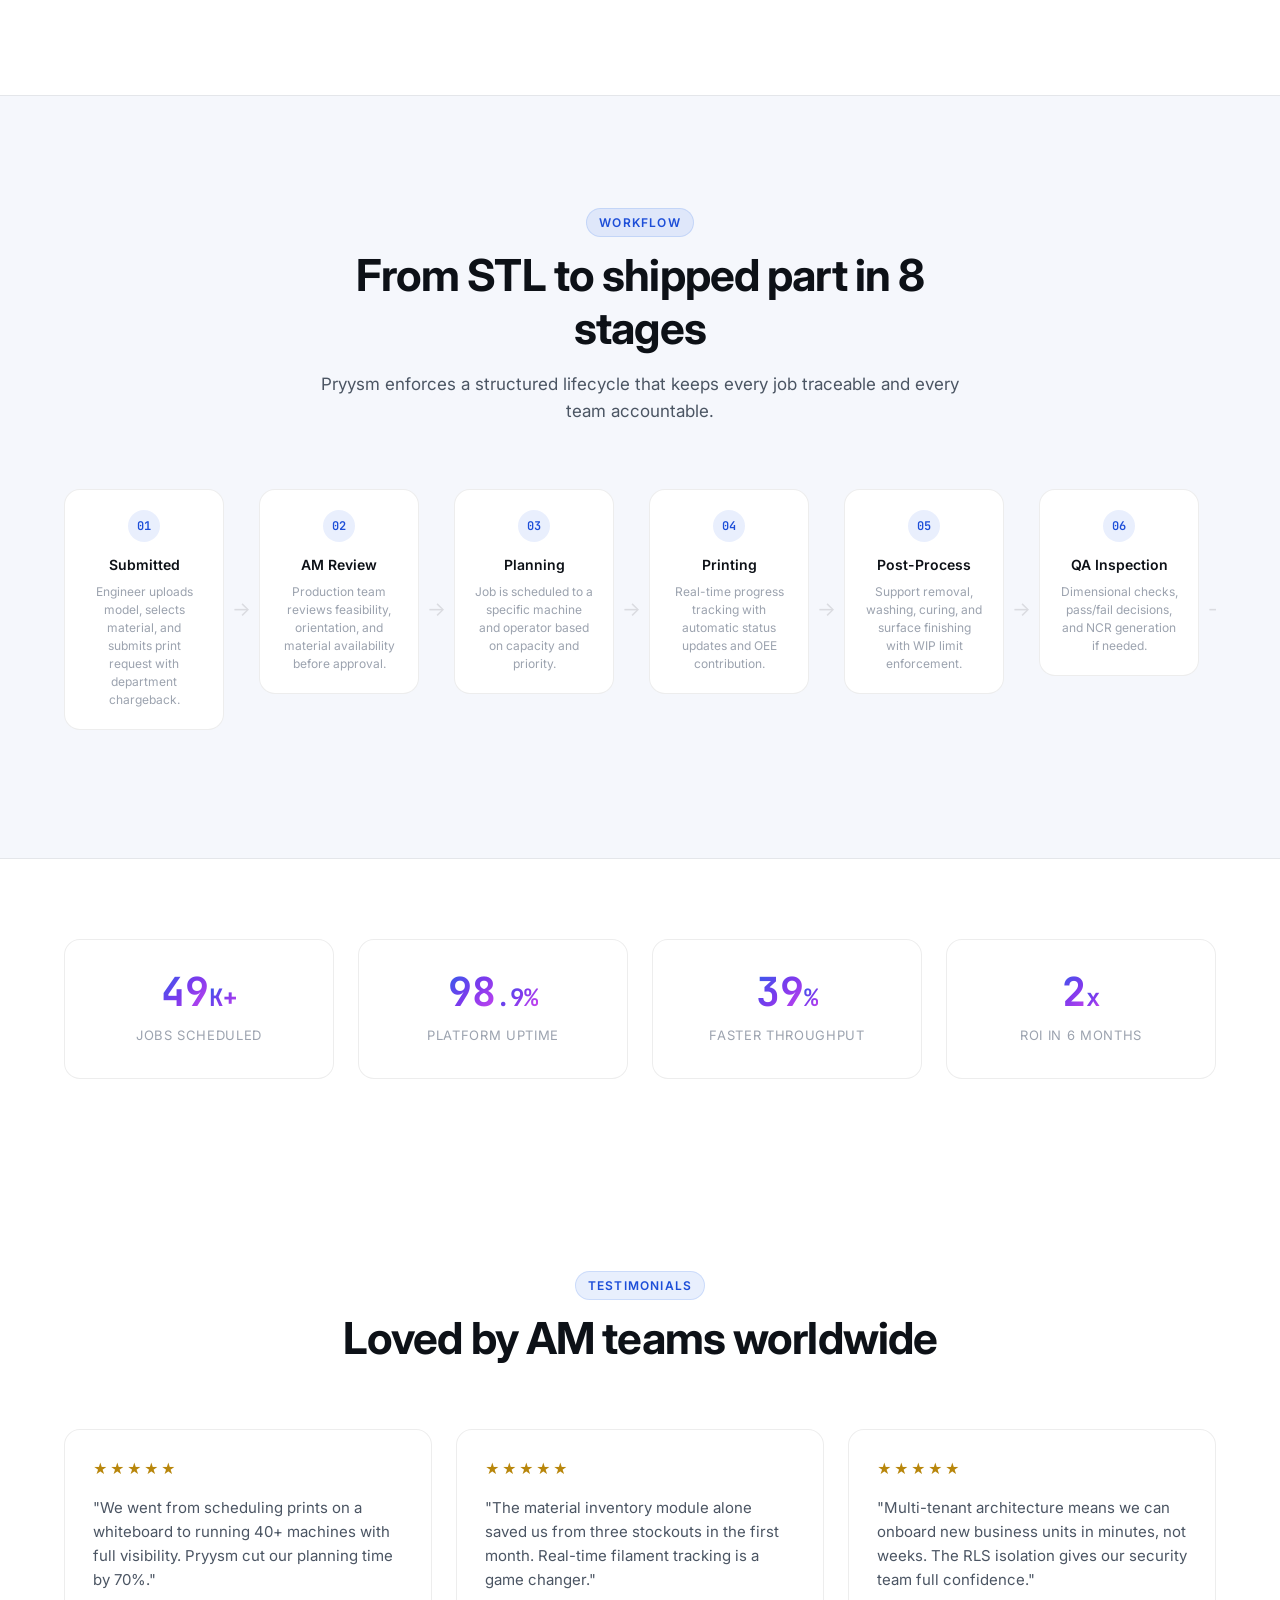
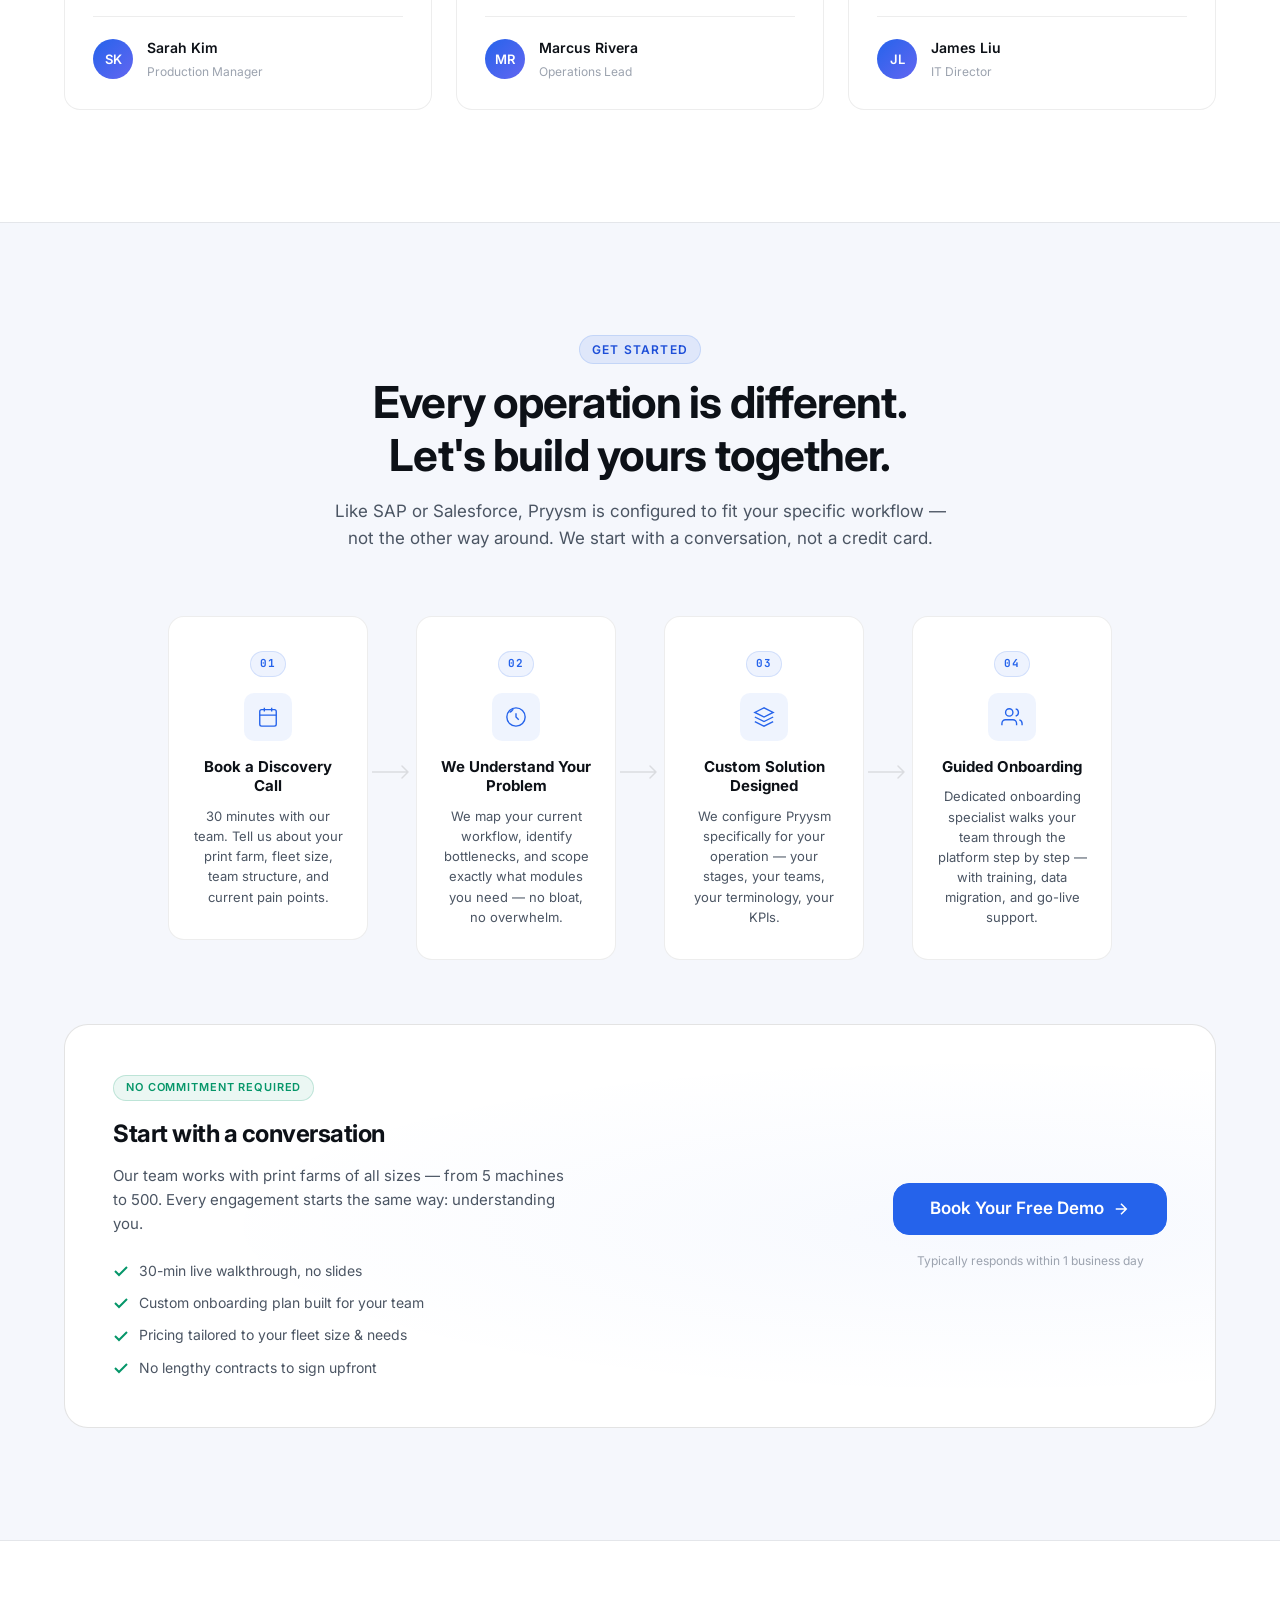
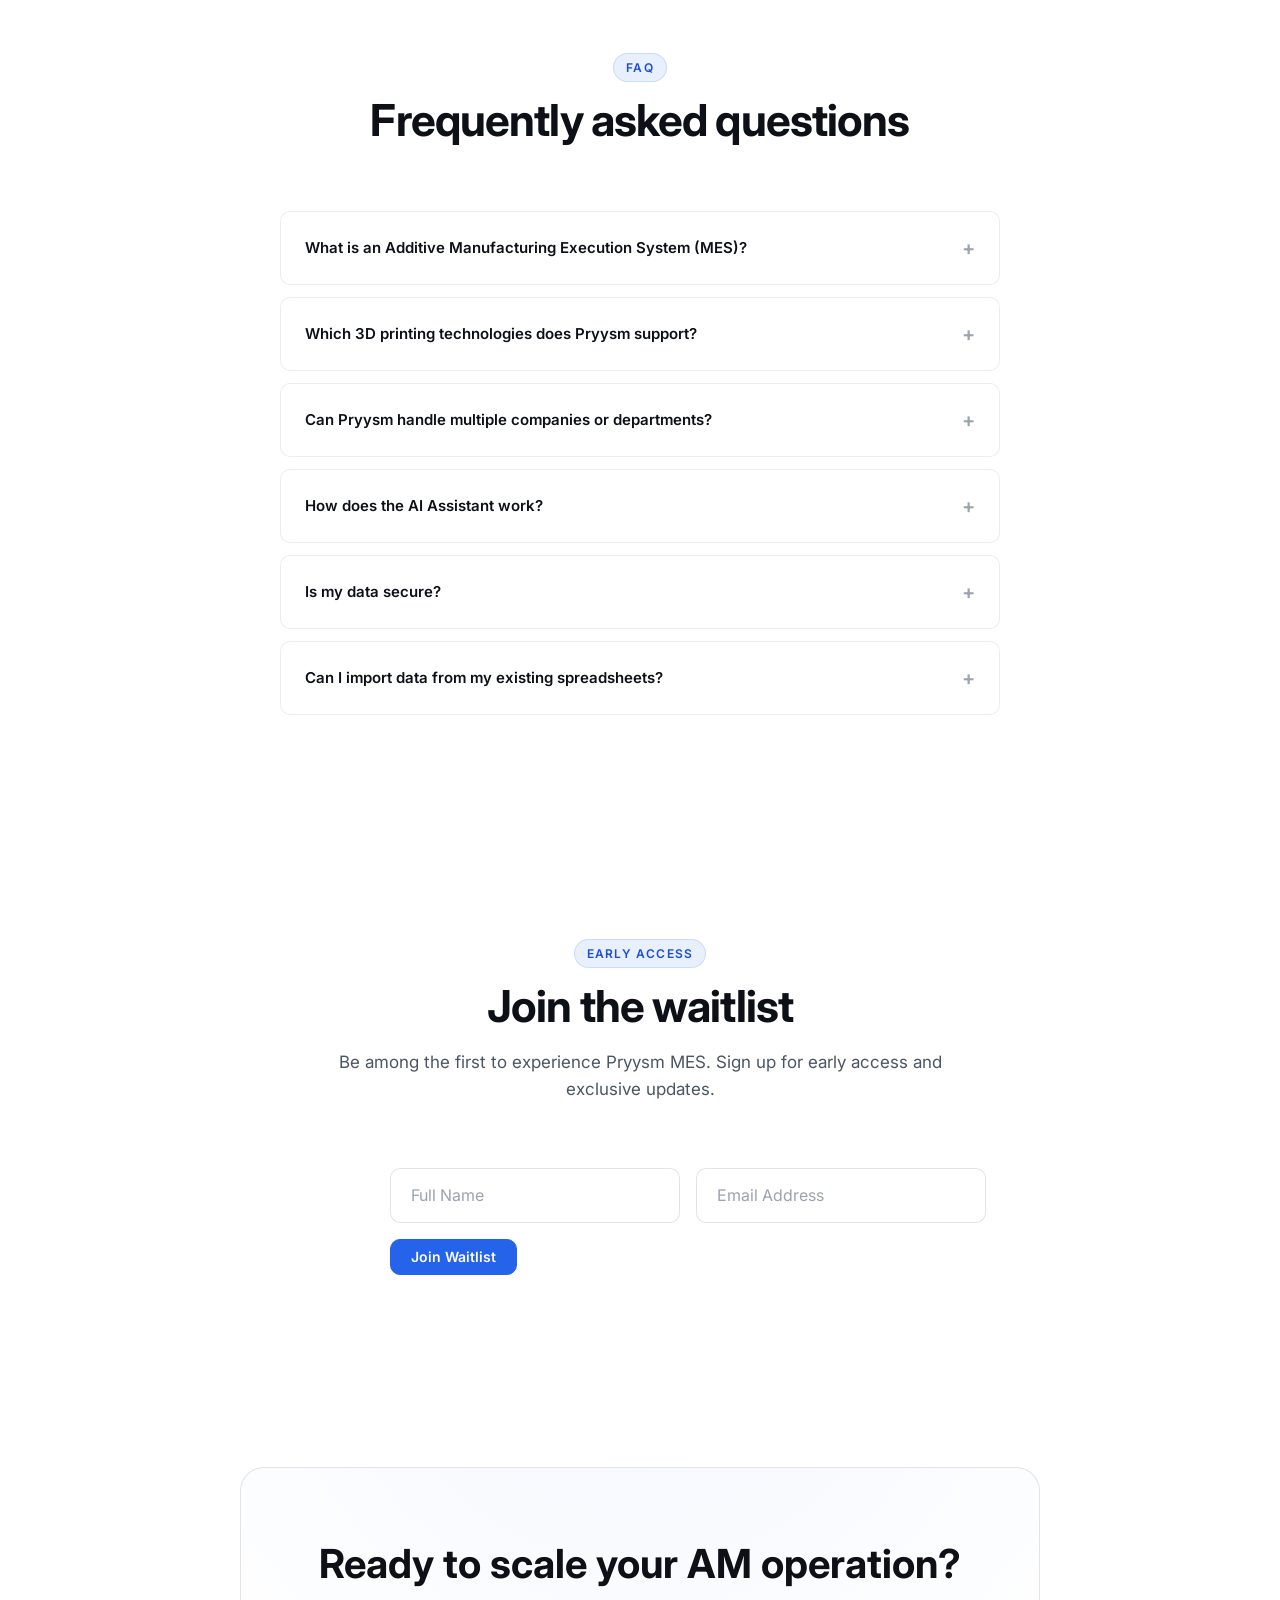
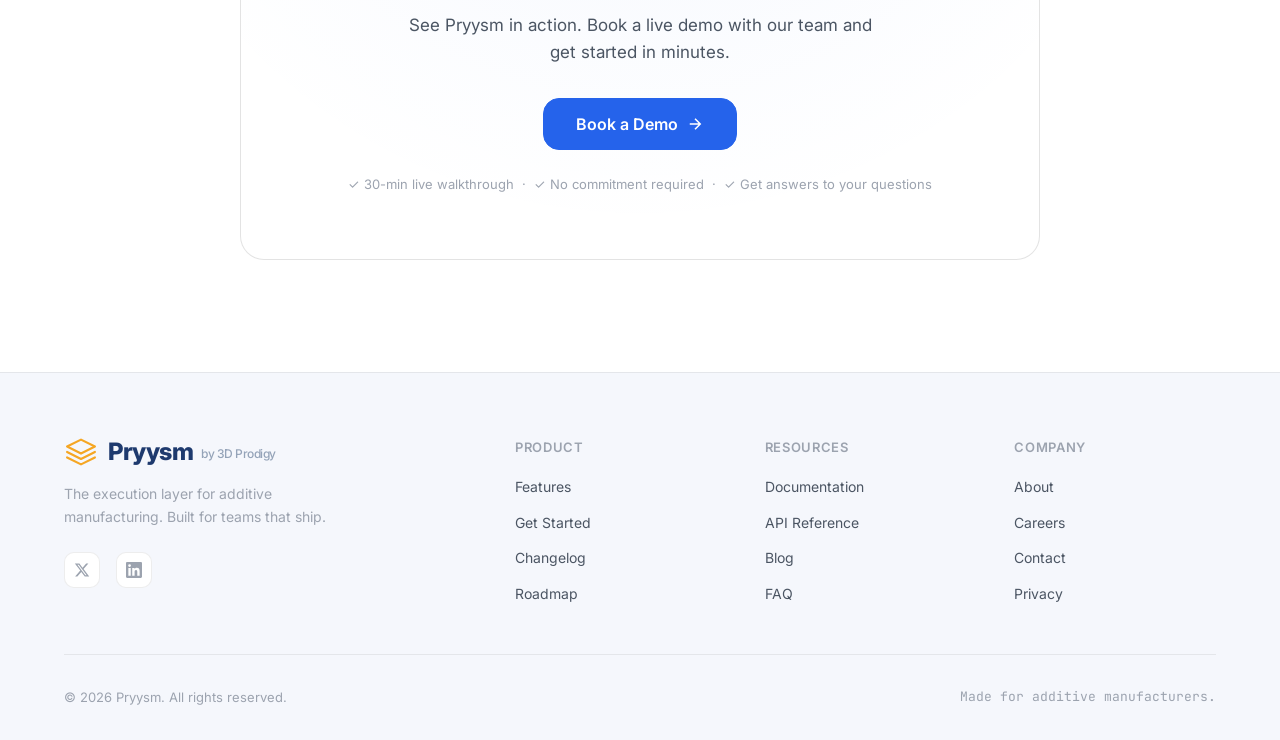
==== commit c396a5c5: "Merge 76568daa5bf14f4f27aff843f50a225515bffd6d into 33202657957a21ab32b6a366cbbda9fe775b9fa2" ====
--- a/index.html
+++ b/index.html
@@ -148,6 +148,13 @@
         ]
     }
     </script>
+    
+    <!-- Vercel Web Analytics -->
+    <script>
+        window.va = window.va || function () { 
+            (window.vaq = window.vaq || []).push(arguments); 
+        };
+    </script>
     <script defer src="/_vercel/insights/script.js"></script>
     <script src="https://getlaunchlist.com/js/widget-diy.js" defer></script>
 </head>
